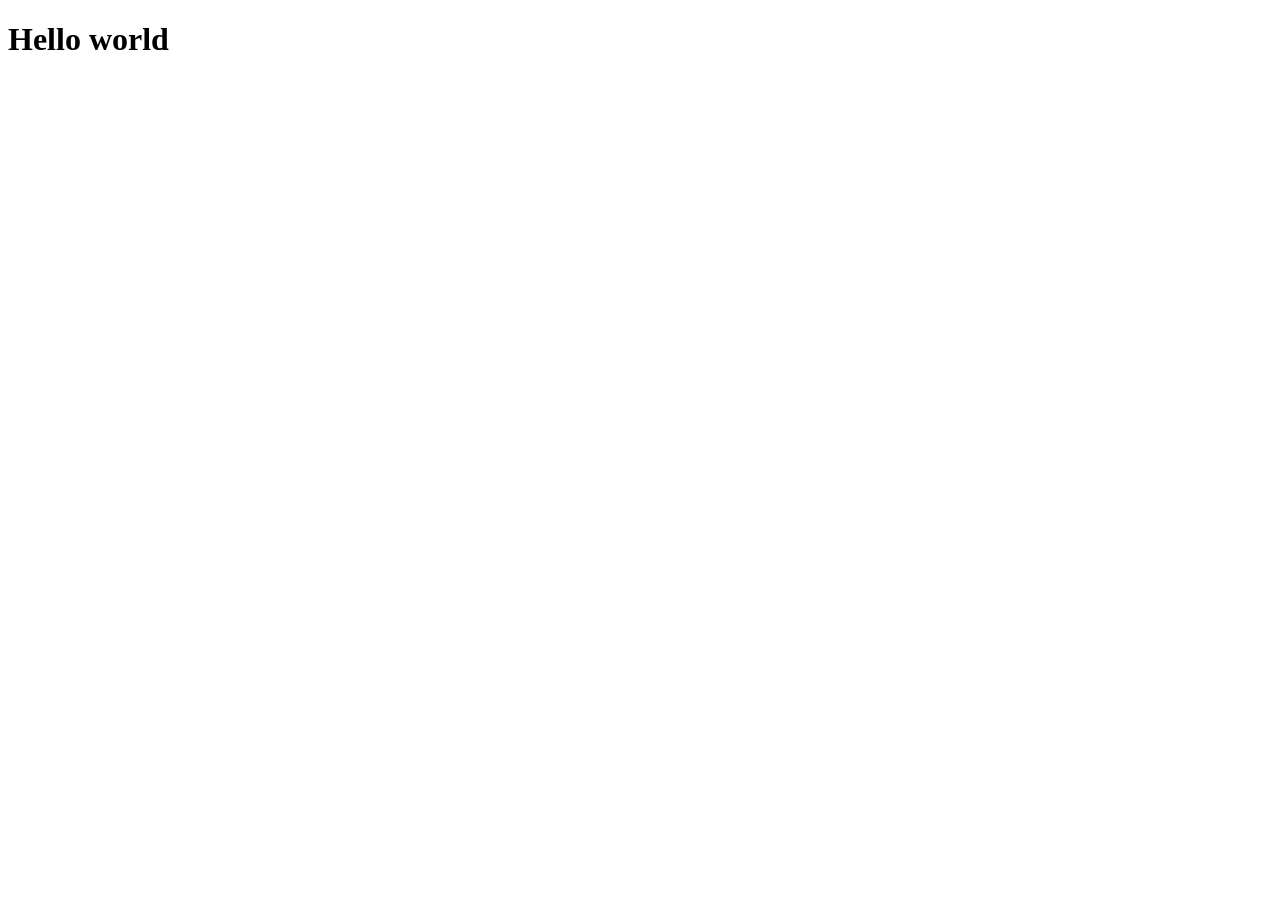
==== index.html @ 2cfdb29f "Initial Commit" ====
<!doctype html>
<html lang="en">
<head>
	<meta charset="utf-8">
	<meta name="viewport" content="width=device-width, initial-scale=1">
	<title>Hello World</title>
</head>
<body>
	<h1>Hello world</h1>
</body>
</html>
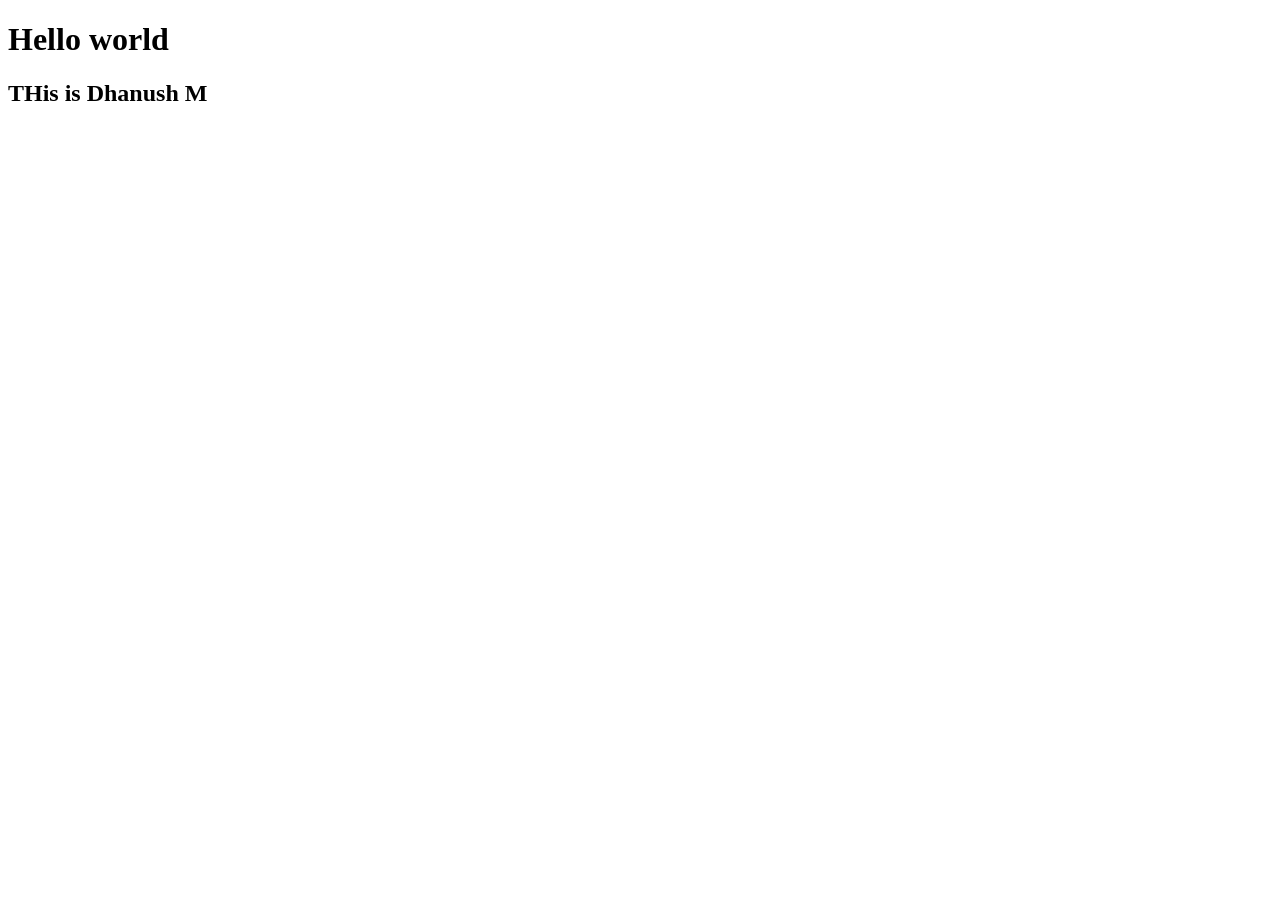
==== commit 3aa38924: "updated webpage" ====
--- a/index.html
+++ b/index.html
@@ -7,5 +7,6 @@
 </head>
 <body>
 	<h1>Hello world</h1>
+    <h2>THis is Dhanush M</h2>
 </body>
 </html>
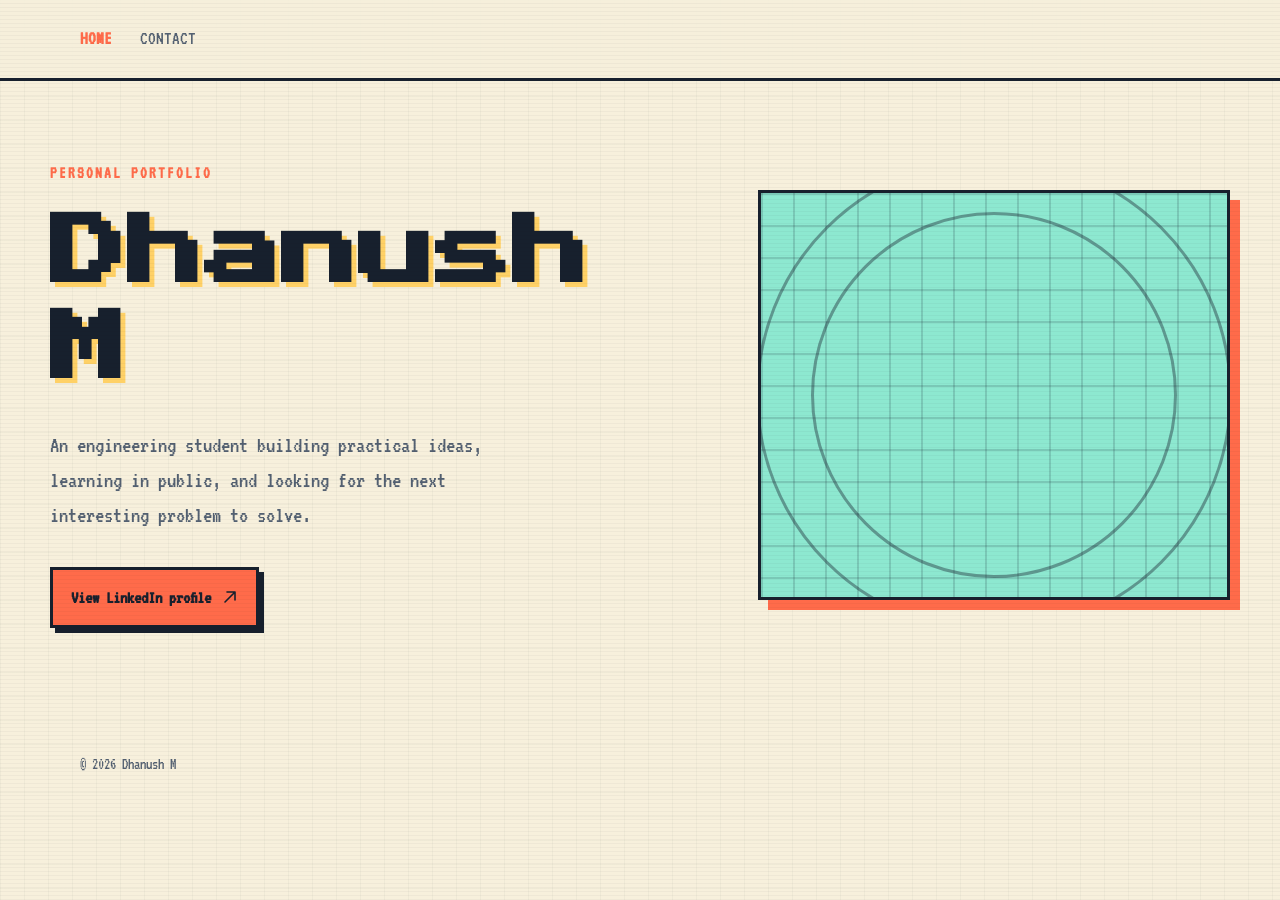
==== commit f9163712: "home page and contact.html" ====
--- a/index.html
+++ b/index.html
@@ -3,10 +3,107 @@
 <head>
 	<meta charset="utf-8">
 	<meta name="viewport" content="width=device-width, initial-scale=1">
-	<title>Hello World</title>
+	<meta name="description" content="The personal portfolio of Dhanush M.">
+	<title>Dhanush M | Portfolio</title>
+	<link rel="preconnect" href="https://fonts.googleapis.com">
+	<link rel="preconnect" href="https://fonts.gstatic.com" crossorigin>
+	<link href="https://fonts.googleapis.com/css2?family=Press+Start+2P&family=VT323&display=swap" rel="stylesheet">
+	<style>
+		:root {
+			--ink: #17202d;
+			--muted: #536071;
+			--paper: #f7f0dc;
+			--mint: #8de8d0;
+			--coral: #ff6b4a;
+			--yellow: #ffd166;
+			--line: rgba(23, 32, 45, .22);
+		}
+
+		* { box-sizing: border-box; }
+		html { scroll-behavior: smooth; }
+		body {
+			margin: 0;
+			color: var(--ink);
+			background-color: var(--paper);
+			background-image: linear-gradient(rgba(23,32,45,.035) 1px, transparent 1px), linear-gradient(90deg, rgba(23,32,45,.035) 1px, transparent 1px);
+			background-size: 24px 24px;
+			font-family: "VT323", monospace;
+			line-height: 1.5;
+		}
+		body::before { content: ""; position: fixed; inset: 0; z-index: 10; pointer-events: none; background: repeating-linear-gradient(0deg, rgba(23,32,45,.035) 0, rgba(23,32,45,.035) 1px, transparent 1px, transparent 4px); mix-blend-mode: multiply; }
+		a { color: inherit; }
+		.shell { max-width: 1180px; margin: auto; padding: 0 30px; }
+		header { border-bottom: 3px solid var(--ink); background: rgba(247,240,220,.9); }
+		nav { min-height: 78px; display: flex; align-items: center; justify-content: space-between; }
+		.nav-links { display: flex; gap: 28px; color: var(--muted); font-size: 1.2rem; text-transform: uppercase; }
+		.nav-links a { text-decoration: none; }
+		.nav-links a:hover { color: var(--ink); }
+		.nav-links a:first-child { color: var(--coral); font-weight: 700; }
+		.hero { min-height: 620px; display: grid; grid-template-columns: 1.15fr .85fr; align-items: center; gap: 70px; padding: 80px 0 100px; }
+		.eyebrow { color: var(--coral); font-size: 1.05rem; font-weight: 700; letter-spacing: .12em; text-transform: uppercase; }
+		h1, h2, h3 { font-family: "Press Start 2P", monospace; margin: 0; }
+		h1 { max-width: 700px; margin-top: 20px; font-size: clamp(2.4rem, 6vw, 5.6rem); line-height: 1.25; text-shadow: 5px 5px 0 var(--yellow); }
+		.hero-copy { max-width: 500px; margin: 30px 0 34px; color: var(--muted); font-size: 1.45rem; }
+		.button { display: inline-flex; align-items: center; gap: 11px; padding: 14px 18px; border: 3px solid var(--ink); border-radius: 0; background: var(--coral); color: var(--ink); font-size: 1.15rem; font-weight: 700; text-decoration: none; box-shadow: 5px 5px 0 var(--ink); transition: transform .15s, box-shadow .15s; }
+		.button:hover { background: var(--yellow); transform: translate(3px, 3px); box-shadow: 2px 2px 0 var(--ink); }
+		.button svg { width: 16px; height: 16px; }
+		.portrait { position: relative; min-height: 410px; display: grid; place-items: center; border: 3px solid var(--ink); background-color: var(--mint); background-image: linear-gradient(rgba(23,32,45,.16) 2px, transparent 2px), linear-gradient(90deg, rgba(23,32,45,.16) 2px, transparent 2px); background-size: 32px 32px; overflow: hidden; box-shadow: 10px 10px 0 var(--coral); }
+		.portrait::before, .portrait::after { content: ""; position: absolute; border: 3px solid rgba(23,32,45,.4); border-radius: 50%; }
+		.portrait::before { width: 360px; height: 360px; }
+		.portrait::after { width: 470px; height: 470px; }
+		.section { border-top: 3px solid var(--ink); padding: 78px 0; }
+		.section-grid { display: grid; grid-template-columns: .65fr 1.35fr; gap: 80px; }
+		h2 { font-size: clamp(1.6rem, 3vw, 2.6rem); line-height: 1.35; }
+		.section-text { max-width: 630px; color: var(--muted); font-size: 1.35rem; }
+		.contact { background: var(--ink); color: var(--paper); background-image: linear-gradient(rgba(141,232,208,.08) 1px, transparent 1px), linear-gradient(90deg, rgba(141,232,208,.08) 1px, transparent 1px); background-size: 24px 24px; }
+		.contact .eyebrow { color: var(--mint); }
+		.contact .section-grid { align-items: end; }
+		.contact .section-text { color: #b9c6cf; }
+		.contact .button { background: var(--mint); }
+		.contact .button:hover { background: var(--mint); color: var(--ink); }
+		.contact-details { display: grid; gap: 8px; margin: 26px 0; }
+		.contact-label { display: inline-block; min-width: 116px; color: var(--coral); font-size: 1.05rem; text-transform: uppercase; }
+		.contact-details a { color: var(--paper); font-family: "Space Grotesk", sans-serif; font-size: 1.05rem; text-decoration: none; }
+		.contact-details a:hover { color: var(--mint); }
+		footer { padding: 24px 0; color: var(--muted); font-size: 1rem; }
+		@media (max-width: 720px) {
+			.shell { padding: 0 20px; }
+			.nav-links { gap: 14px; font-size: .76rem; }
+			.hero { display: flex; flex-direction: column; align-items: stretch; gap: 42px; padding: 65px 0 75px; }
+			.portrait { min-height: 300px; }
+			.initials { font-size: 6rem; }
+			.section { padding: 58px 0; }
+			.section-grid { grid-template-columns: 1fr; gap: 28px; }
+		}
+	</style>
 </head>
 <body>
-	<h1>Hello world</h1>
-    <h2>THis is Dhanush M</h2>
+	<header>
+		<div class="shell">
+			<nav aria-label="Main navigation">
+				<div class="nav-links">
+					<a href="index.html">Home</a>
+					<a href="contact.html">Contact</a>
+				</div>
+			</nav>
+		</div>
+	</header>
+
+	<main id="top">
+		<section class="shell hero">
+			<div>
+				<div class="eyebrow">Personal portfolio</div>
+				<h1>Dhanush M</h1>
+				<p class="hero-copy">An engineering student building practical ideas, learning in public, and looking for the next interesting problem to solve.</p>
+				<a class="button" href="https://www.linkedin.com/in/dhanush-m-9888b440a" target="_blank" rel="noopener noreferrer">
+					View LinkedIn profile
+					<svg viewBox="0 0 16 16" fill="none" aria-hidden="true"><path d="M3 13 13 3M5 3h8v8" stroke="currentColor" stroke-width="1.6" stroke-linecap="round" stroke-linejoin="round"/></svg>
+				</a>
+			</div>
+			<div class="portrait" aria-label="Interactive 3D visual">
+			</div>
+		</section>
+	</main>
+	<footer><div class="shell">© 2026 Dhanush M</div></footer>
 </body>
 </html>
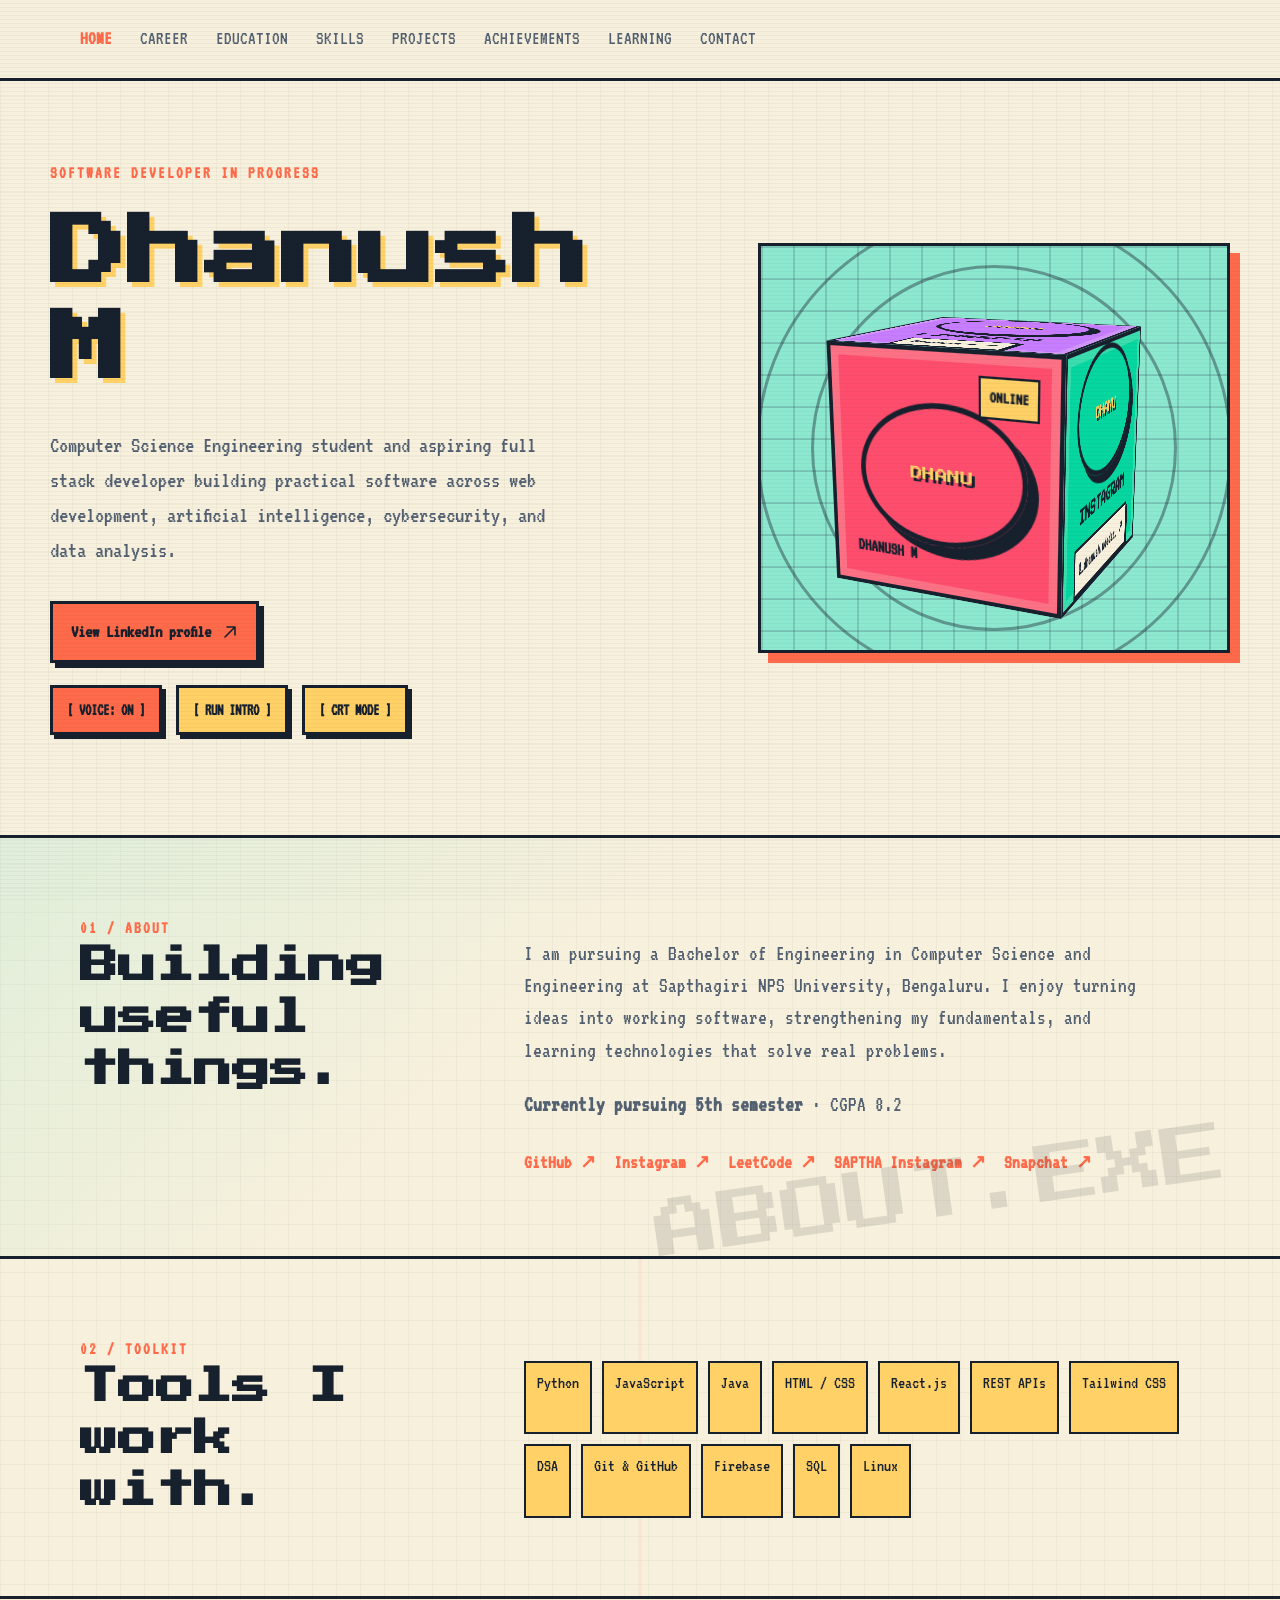
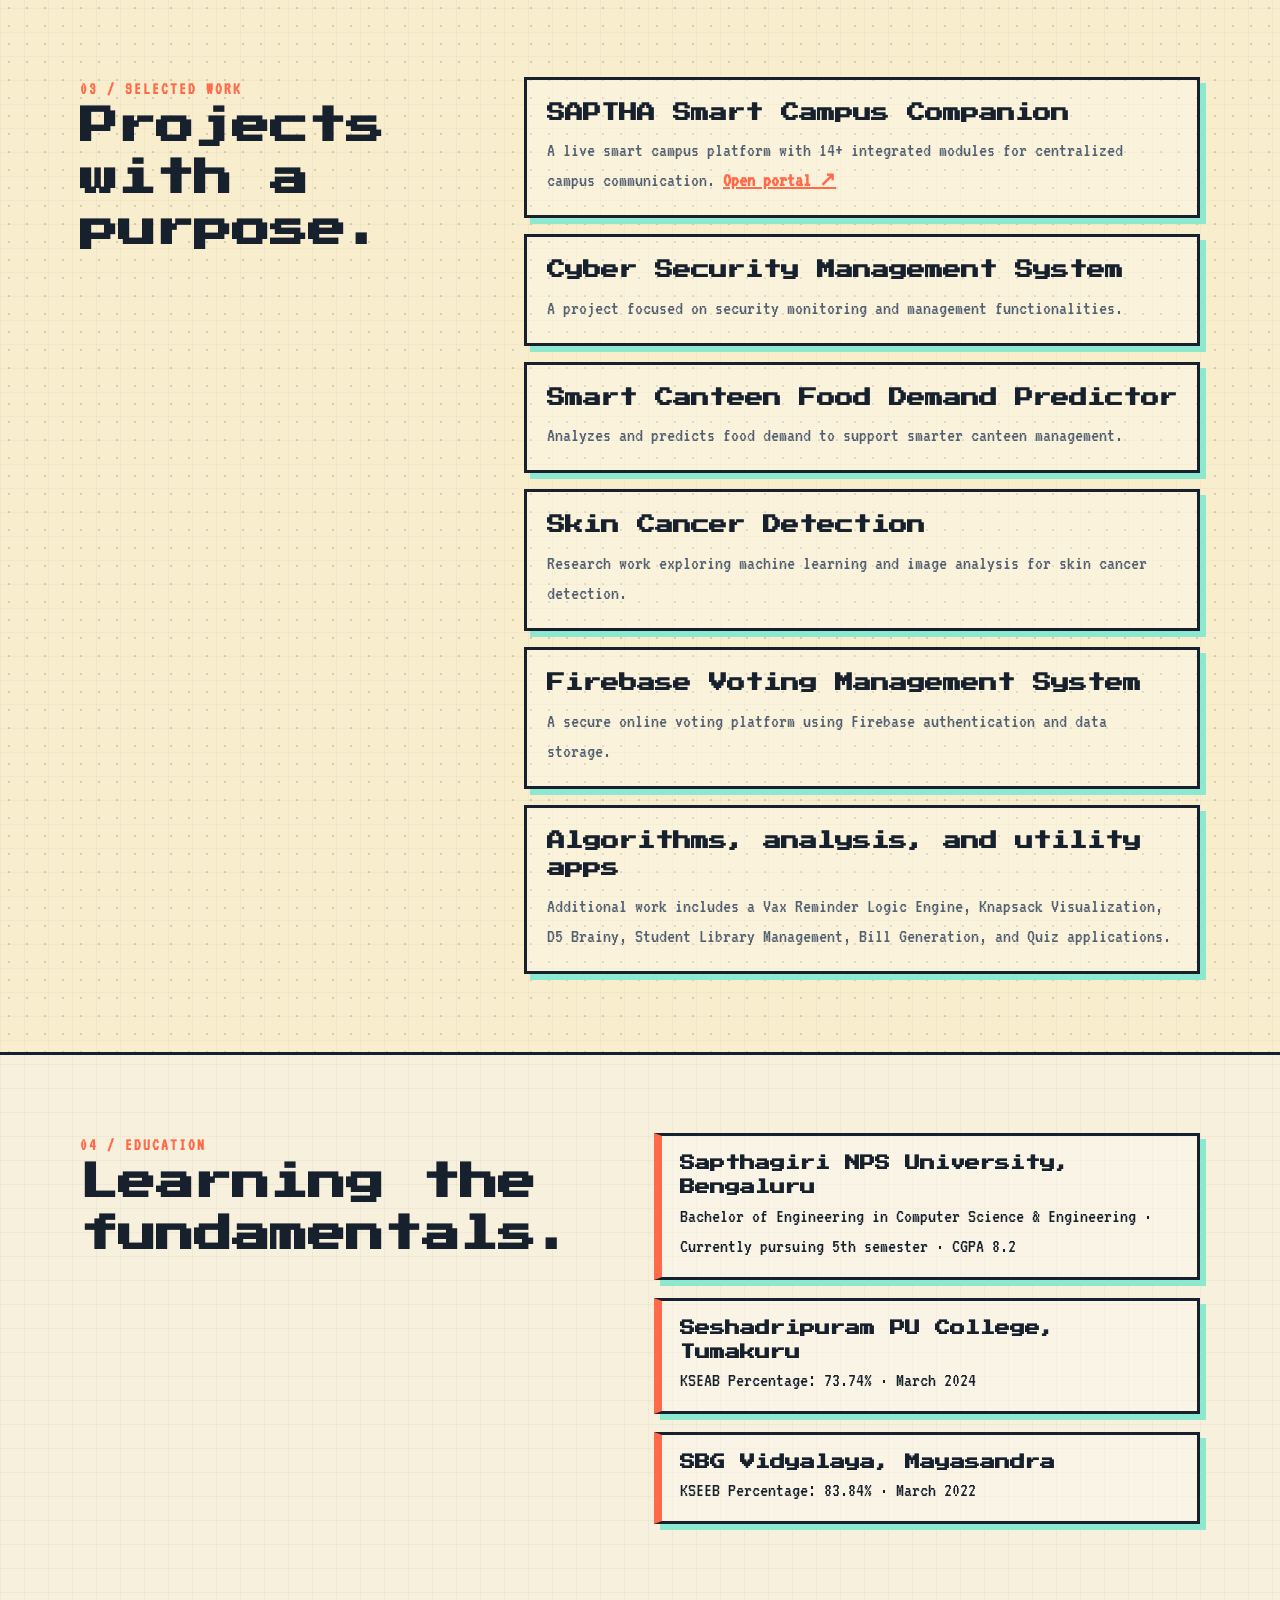
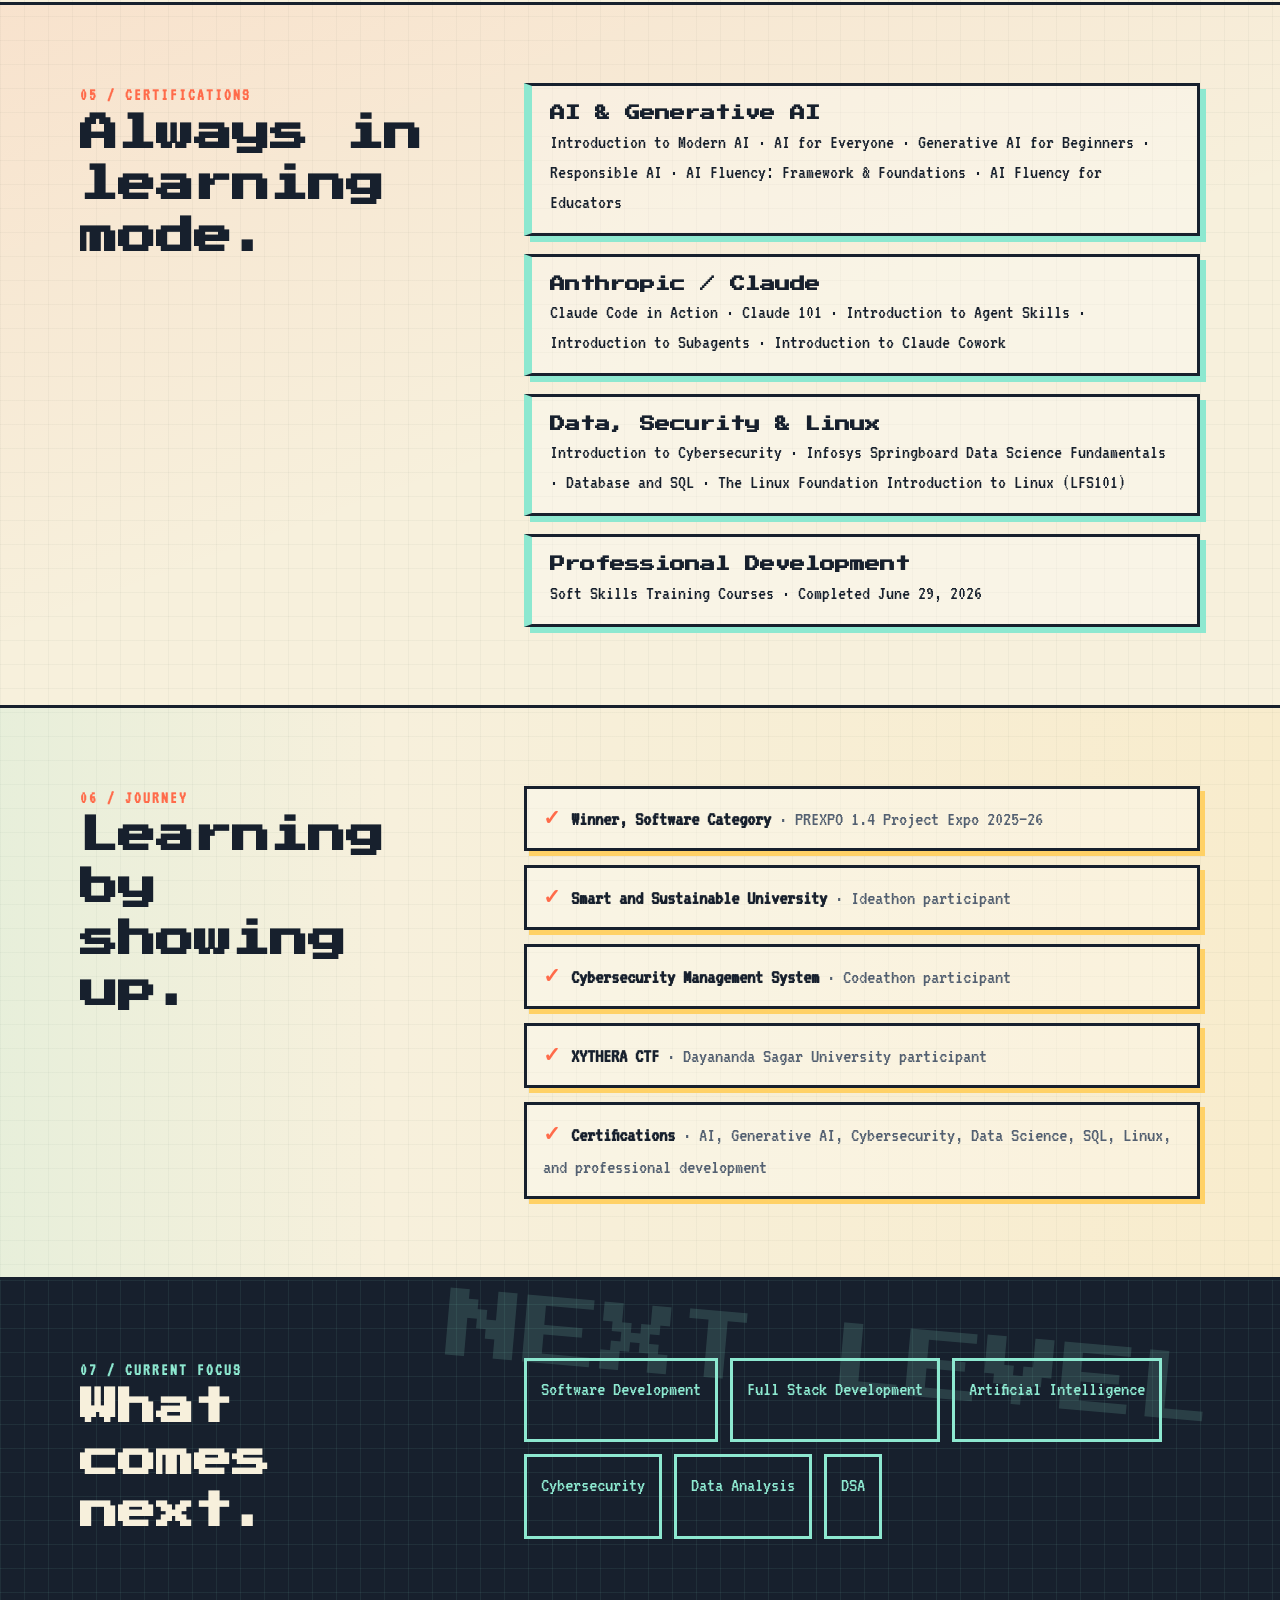
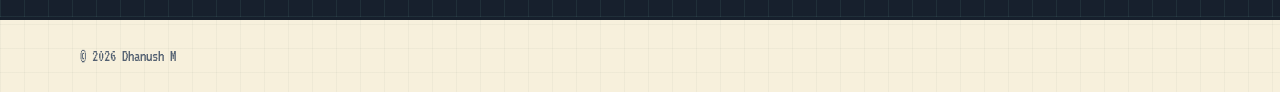
==== commit 6b9e5d8f: "add achivements,carrer,certifications,education,focous,portfolio,projects,skills - htmlpages" ====
--- a/index.html
+++ b/index.html
@@ -8,6 +8,7 @@
 	<link rel="preconnect" href="https://fonts.googleapis.com">
 	<link rel="preconnect" href="https://fonts.gstatic.com" crossorigin>
 	<link href="https://fonts.googleapis.com/css2?family=Press+Start+2P&family=VT323&display=swap" rel="stylesheet">
+	<link rel="stylesheet" href="portfolio.css">
 	<style>
 		:root {
 			--ink: #17202d;
@@ -16,11 +17,21 @@
 			--mint: #8de8d0;
 			--coral: #ff6b4a;
 			--yellow: #ffd166;
+			--sky: #69c7ff;
+			--pink: #ff9fcf;
+			--navy: #304a70;
+			--cube-1: var(--coral);
+			--cube-2: var(--yellow);
+			--cube-3: var(--mint);
+			--cube-4: var(--sky);
+			--cube-5: var(--pink);
+			--cube-6: var(--navy);
 			--line: rgba(23, 32, 45, .22);
 		}
 
 		* { box-sizing: border-box; }
 		html { scroll-behavior: smooth; }
+		body, header, .section, .project, .education-item, .cert-item, .milestones li, .button, .skill { transition: background-color 1.2s ease, color 1.2s ease, border-color 1.2s ease, box-shadow 1.2s ease; }
 		body {
 			margin: 0;
 			color: var(--ink);
@@ -32,6 +43,7 @@
 		}
 		body::before { content: ""; position: fixed; inset: 0; z-index: 10; pointer-events: none; background: repeating-linear-gradient(0deg, rgba(23,32,45,.035) 0, rgba(23,32,45,.035) 1px, transparent 1px, transparent 4px); mix-blend-mode: multiply; }
 		a { color: inherit; }
+		button { font: inherit; }
 		.shell { max-width: 1180px; margin: auto; padding: 0 30px; }
 		header { border-bottom: 3px solid var(--ink); background: rgba(247,240,220,.9); }
 		nav { min-height: 78px; display: flex; align-items: center; justify-content: space-between; }
@@ -39,19 +51,72 @@
 		.nav-links a { text-decoration: none; }
 		.nav-links a:hover { color: var(--ink); }
 		.nav-links a:first-child { color: var(--coral); font-weight: 700; }
-		.hero { min-height: 620px; display: grid; grid-template-columns: 1.15fr .85fr; align-items: center; gap: 70px; padding: 80px 0 100px; }
+		.hero { min-height: 620px; display: grid; grid-template-columns: minmax(0, 1.15fr) minmax(0, .85fr); align-items: center; gap: 70px; padding: 80px 0 100px; }
 		.eyebrow { color: var(--coral); font-size: 1.05rem; font-weight: 700; letter-spacing: .12em; text-transform: uppercase; }
 		h1, h2, h3 { font-family: "Press Start 2P", monospace; margin: 0; }
-		h1 { max-width: 700px; margin-top: 20px; font-size: clamp(2.4rem, 6vw, 5.6rem); line-height: 1.25; text-shadow: 5px 5px 0 var(--yellow); }
+		h1 { max-width: 700px; margin-top: 20px; overflow-wrap: anywhere; font-size: clamp(2.4rem, 6vw, 5.6rem); line-height: 1.25; text-shadow: 5px 5px 0 var(--yellow); }
 		.hero-copy { max-width: 500px; margin: 30px 0 34px; color: var(--muted); font-size: 1.45rem; }
 		.button { display: inline-flex; align-items: center; gap: 11px; padding: 14px 18px; border: 3px solid var(--ink); border-radius: 0; background: var(--coral); color: var(--ink); font-size: 1.15rem; font-weight: 700; text-decoration: none; box-shadow: 5px 5px 0 var(--ink); transition: transform .15s, box-shadow .15s; }
 		.button:hover { background: var(--yellow); transform: translate(3px, 3px); box-shadow: 2px 2px 0 var(--ink); }
 		.button svg { width: 16px; height: 16px; }
-		.portrait { position: relative; min-height: 410px; display: grid; place-items: center; border: 3px solid var(--ink); background-color: var(--mint); background-image: linear-gradient(rgba(23,32,45,.16) 2px, transparent 2px), linear-gradient(90deg, rgba(23,32,45,.16) 2px, transparent 2px); background-size: 32px 32px; overflow: hidden; box-shadow: 10px 10px 0 var(--coral); }
-		.portrait::before, .portrait::after { content: ""; position: absolute; border: 3px solid rgba(23,32,45,.4); border-radius: 50%; }
-		.portrait::before { width: 360px; height: 360px; }
-		.portrait::after { width: 470px; height: 470px; }
+		.portrait { position: relative; min-height: 410px; display: grid; place-items: center; border: 3px solid var(--ink); background-color: var(--mint); background-image: linear-gradient(rgba(23,32,45,.16) 2px, transparent 2px), linear-gradient(90deg, rgba(23,32,45,.16) 2px, transparent 2px); background-size: 32px 32px; overflow: hidden; box-shadow: 10px 10px 0 var(--coral); perspective: 900px; cursor: crosshair; }
+		.portrait::before, .portrait::after { content: ""; position: absolute; border: 3px solid rgba(23,32,45,.4); border-radius: 50%; pointer-events: none; }
+		.portrait::before { width: 360px; height: 360px; animation: orbit 12s linear infinite; }
+		.portrait::after { width: 470px; height: 470px; animation: orbit 18s linear reverse infinite; }
+		.console-3d { position: relative; z-index: 1; width: 230px; height: 230px; transform-style: preserve-3d; transform: rotateX(-14deg) rotateY(-24deg); transition: transform .12s ease-out; animation: cube-spin 14s linear infinite; }
+		.console-face { position: absolute; inset: 0; display: grid; place-items: center; border: 4px solid var(--ink); background: var(--cube-1); box-shadow: inset 0 0 0 8px rgba(247,240,220,.22); backface-visibility: hidden; transition: background-color .8s ease; }
+		.console-face::before { content: "DHANU"; display: grid; place-items: center; width: 156px; height: 122px; border: 5px solid var(--ink); border-radius: 50%; color: var(--yellow); font-family: "Press Start 2P", monospace; font-size: .78rem; letter-spacing: .04em; text-align: center; text-shadow: 3px 3px 0 var(--ink); box-shadow: 10px 10px 0 var(--ink); animation: wordmark-glitch 2.8s steps(1, end) infinite; }
+		.console-face.front { transform: translateZ(115px); }
+		.console-face.back { transform: rotateY(180deg) translateZ(115px); background: var(--cube-2); }
+		.console-face.right { transform: rotateY(90deg) translateZ(115px); background: var(--cube-3); }
+		.console-face.left { transform: rotateY(-90deg) translateZ(115px); background: var(--cube-4); }
+		.console-face.top { transform: rotateX(90deg) translateZ(115px); background: var(--cube-5); }
+		.console-face.bottom { transform: rotateX(-90deg) translateZ(115px); background: var(--cube-6); }
+		.instagram-video { width: 100%; height: 100%; border: 0; background: var(--paper); }
+		.instagram-fallback { position: absolute; right: 8px; bottom: 8px; z-index: 2; padding: 3px 6px; border: 2px solid var(--ink); background: var(--yellow); color: var(--ink); font-size: .8rem; font-weight: 700; text-decoration: none; }
+		.social-face { display: flex; flex-direction: column; align-items: center; justify-content: center; gap: 14px; color: var(--ink); text-align: center; }
+		.social-face strong { font-family: "Press Start 2P", monospace; font-size: 1rem; }
+		.social-face a { padding: 8px 10px; border: 3px solid var(--ink); background: var(--paper); color: var(--ink); font-size: 1.05rem; font-weight: 700; text-decoration: none; box-shadow: 4px 4px 0 var(--ink); animation: social-pulse 2.4s ease-in-out infinite; }
+		.social-face a:hover { background: var(--coral); transform: translate(2px, 2px); box-shadow: 2px 2px 0 var(--ink); }
+		.more-socials { gap: 7px; }
+		.more-socials strong { font-size: .8rem; }
+		.more-socials a { padding: 4px 5px; font-size: .75rem; box-shadow: 3px 3px 0 var(--ink); }
+		.console-face.bottom.social-face { color: var(--paper); }
+		@keyframes social-pulse { 0%, 100% { rotate: -2deg; } 50% { rotate: 2deg; } }
+		.console-label { position: absolute; bottom: 22px; left: 22px; color: var(--ink); font-size: 1.1rem; font-weight: 700; text-transform: uppercase; }
+		.console-status { position: absolute; top: 18px; right: 18px; padding: 5px 8px; border: 2px solid var(--ink); background: var(--yellow); font-size: .95rem; font-weight: 700; }
+		@keyframes float { 0%, 100% { translate: 0 0; } 50% { translate: 0 -12px; } }
+		@keyframes cube-spin { from { transform: rotateX(-14deg) rotateY(-24deg) rotateZ(0deg); } to { transform: rotateX(346deg) rotateY(336deg) rotateZ(360deg); } }
+		@keyframes wordmark-glitch { 0%, 82%, 100% { color: var(--yellow); transform: translate(0, 0); text-shadow: 3px 3px 0 var(--ink); } 84% { color: var(--mint); transform: translate(3px, -2px); text-shadow: -3px 2px 0 var(--coral), 3px 3px 0 var(--ink); } 86% { color: var(--coral); transform: translate(-2px, 2px); text-shadow: 3px -2px 0 var(--mint), 3px 3px 0 var(--ink); } 88% { color: var(--yellow); transform: translate(0, 0); text-shadow: 3px 3px 0 var(--ink); } }
+		@keyframes orbit { to { rotate: 360deg; } }
+		@keyframes blink { 50% { opacity: .35; } }
 		.section { border-top: 3px solid var(--ink); padding: 78px 0; }
+		.section.reveal-ready { opacity: 0; transform: translateY(34px); }
+		.section.reveal-ready.is-visible { opacity: 1; transform: translateY(0); transition: opacity .7s ease, transform .7s cubic-bezier(.2,.8,.2,1); }
+		.section.reveal-ready .content-grid > * { opacity: 0; transform: translateY(18px); }
+		.section.reveal-ready.is-visible .content-grid > * { opacity: 1; transform: translateY(0); transition: opacity .55s ease .16s, transform .55s ease .16s; }
+		.section.reveal-ready.is-visible .content-grid > :nth-child(2) { transition-delay: .28s; }
+		#about { position: relative; overflow: hidden; background: linear-gradient(135deg, rgba(141,232,208,.22), transparent 42%); }
+		#about::after { content: "ABOUT.EXE"; position: absolute; right: 4%; bottom: 16px; color: rgba(23,32,45,.12); font-family: "Press Start 2P", monospace; font-size: clamp(1rem, 5vw, 4rem); transform: rotate(-8deg); pointer-events: none; }
+		#skills { background: linear-gradient(90deg, transparent 49.8%, rgba(255,107,74,.11) 50%, transparent 50.2%); }
+		#skills .skill { animation: chip-float 4s ease-in-out infinite; }
+		#skills .skill:nth-child(2n) { animation-delay: -.8s; }
+		#skills .skill:nth-child(3n) { animation-delay: -1.6s; }
+		#projects { background-color: rgba(255,209,102,.12); background-image: radial-gradient(rgba(23,32,45,.16) 1px, transparent 1px); background-size: 18px 18px; }
+		#projects .project { position: relative; overflow: hidden; }
+		#projects .project::after { content: "OPEN FILE"; position: absolute; top: 10px; right: 12px; color: rgba(23,32,45,.35); font-size: .85rem; opacity: 0; transform: translateX(8px); transition: opacity .2s, transform .2s; }
+		#projects .project:hover::after { opacity: 1; transform: translateX(0); }
+		#certifications { background: linear-gradient(160deg, rgba(255,107,74,.1), transparent 55%); }
+		#certifications .cert-item { border-left-color: var(--mint); }
+		#journey { background: linear-gradient(90deg, rgba(141,232,208,.15), transparent 30%, rgba(255,209,102,.13)); }
+		#journey .milestones li::before { content: "✓"; display: inline-block; margin-right: 10px; color: var(--coral); font-weight: 700; animation: signal-pulse 1.8s ease-in-out infinite; }
+		#focus { position: relative; overflow: hidden; }
+		#focus::before { content: "NEXT LEVEL"; position: absolute; right: 5%; top: 22px; color: rgba(141,232,208,.16); font-family: "Press Start 2P", monospace; font-size: clamp(1.2rem, 6vw, 5rem); transform: rotate(5deg); }
+		#focus .focus-strip span { animation: focus-pulse 3s ease-in-out infinite; }
+		#focus .focus-strip span:nth-child(2n) { animation-delay: -1.5s; }
+		@keyframes chip-float { 0%, 100% { transform: translateY(0) rotate(-1deg); } 50% { transform: translateY(-5px) rotate(1deg); } }
+		@keyframes signal-pulse { 0%, 100% { opacity: .45; transform: scale(1); } 50% { opacity: 1; transform: scale(1.2); } }
+		@keyframes focus-pulse { 0%, 100% { border-color: var(--mint); } 50% { border-color: var(--yellow); box-shadow: 0 0 0 4px rgba(255,209,102,.12); } }
 		.section-grid { display: grid; grid-template-columns: .65fr 1.35fr; gap: 80px; }
 		h2 { font-size: clamp(1.6rem, 3vw, 2.6rem); line-height: 1.35; }
 		.section-text { max-width: 630px; color: var(--muted); font-size: 1.35rem; }
@@ -65,6 +130,42 @@
 		.contact-label { display: inline-block; min-width: 116px; color: var(--coral); font-size: 1.05rem; text-transform: uppercase; }
 		.contact-details a { color: var(--paper); font-family: "Space Grotesk", sans-serif; font-size: 1.05rem; text-decoration: none; }
 		.contact-details a:hover { color: var(--mint); }
+		.content-grid { display: grid; grid-template-columns: .7fr 1.3fr; gap: 80px; }
+		.skills { display: flex; flex-wrap: wrap; gap: 10px; margin-top: 24px; }
+		.skill { padding: 7px 11px; border: 2px solid var(--ink); background: var(--yellow); font-size: 1.1rem; }
+		.project-list { display: grid; gap: 16px; }
+		.project { padding: 20px; border: 3px solid var(--ink); background: rgba(255,255,255,.28); box-shadow: 6px 6px 0 var(--mint); cursor: pointer; transition: transform .15s, box-shadow .15s, background .15s; }
+		.project:hover, .project:focus-within { background: var(--yellow); transform: translate(-3px, -3px); box-shadow: 9px 9px 0 var(--coral); }
+		.project h3 { font-size: 1.15rem; line-height: 1.5; }
+		.project p { margin: 8px 0 0; color: var(--muted); font-size: 1.25rem; }
+		.project a { color: var(--coral); font-weight: 700; }
+		.milestones { display: grid; gap: 14px; margin: 0; padding: 0; list-style: none; color: var(--muted); font-size: 1.3rem; }
+		.milestones li { padding: 14px 16px; border: 3px solid var(--ink); background: rgba(255,255,255,.28); cursor: pointer; transform-style: preserve-3d; transition: transform .16s, box-shadow .16s, background .16s; box-shadow: 5px 5px 0 var(--yellow); }
+		.milestones li:hover { background: var(--mint); transform: translate(-3px, -3px) rotateX(2deg) rotateY(2deg); box-shadow: 8px 8px 0 var(--coral); }
+		.milestones strong { color: var(--ink); }
+		.socials { display: flex; flex-wrap: wrap; gap: 18px; margin-top: 28px; font-size: 1.2rem; }
+		.socials a { color: var(--coral); font-weight: 700; text-decoration: none; }
+		.socials a:hover { color: var(--ink); }
+		.education-list, .cert-list { display: grid; gap: 18px; margin: 0; padding: 0; list-style: none; }
+		.education-item, .cert-item { padding: 16px 18px; border: 3px solid var(--ink); border-left: 8px solid var(--coral); background: rgba(255,255,255,.28); font-size: 1.25rem; cursor: pointer; transform-style: preserve-3d; transition: transform .16s, box-shadow .16s, background .16s; box-shadow: 6px 6px 0 var(--mint); }
+		.education-item:hover, .cert-item:hover { background: var(--yellow); transform: translate(-3px, -3px) rotateX(2deg) rotateY(-2deg); box-shadow: 9px 9px 0 var(--coral); }
+		.education-item strong, .cert-item strong { display: block; color: var(--ink); font-family: "Press Start 2P", monospace; font-size: .95rem; line-height: 1.6; }
+		.focus-strip { display: flex; flex-wrap: wrap; gap: 12px; color: var(--paper); font-size: 1.3rem; }
+		.focus-strip span { padding: 12px 14px; border: 3px solid var(--mint); color: var(--mint); cursor: pointer; transform-style: preserve-3d; transition: transform .16s, background .16s, color .16s; }
+		.focus-strip span:hover { background: var(--mint); color: var(--ink); transform: translateY(-5px) rotateX(8deg); }
+		.interaction-bar { display: flex; flex-wrap: wrap; gap: 14px; margin-top: 22px; }
+		.tool-button { padding: 10px 14px; border: 3px solid var(--ink); background: var(--yellow); color: var(--ink); cursor: pointer; box-shadow: 4px 4px 0 var(--ink); font-weight: 700; }
+		.tool-button:hover { background: var(--mint); transform: translate(2px, 2px); box-shadow: 2px 2px 0 var(--ink); }
+		.tool-button[aria-pressed="true"] { background: var(--coral); }
+		.modal { position: fixed; inset: 0; z-index: 20; display: grid; place-items: center; padding: 24px; background: rgba(23,32,45,.72); opacity: 0; pointer-events: none; transition: opacity .2s; }
+		.modal.is-open { opacity: 1; pointer-events: auto; }
+		.modal-card { width: min(620px, 100%); padding: 28px; border: 4px solid var(--ink); background: var(--paper); box-shadow: 10px 10px 0 var(--coral); transform: translateY(14px) rotate(-1deg); transition: transform .2s; }
+		.modal.is-open .modal-card { transform: translateY(0) rotate(0); }
+		.modal-card h2 { margin-bottom: 16px; font-size: clamp(1.3rem, 3vw, 2rem); }
+		.modal-card p { color: var(--muted); font-size: 1.4rem; }
+		.modal-close { float: right; border: 3px solid var(--ink); background: var(--coral); color: var(--ink); cursor: pointer; font-size: 1.3rem; line-height: 1; padding: 5px 9px; }
+		.voice-status { position: fixed; right: 22px; bottom: 22px; z-index: 15; display: none; padding: 9px 12px; border: 3px solid var(--ink); background: var(--mint); color: var(--ink); font-size: 1.05rem; box-shadow: 4px 4px 0 var(--ink); }
+		.voice-status.is-active { display: block; animation: blink 1s step-end infinite; }
 		footer { padding: 24px 0; color: var(--muted); font-size: 1rem; }
 		@media (max-width: 720px) {
 			.shell { padding: 0 20px; }
@@ -74,6 +175,19 @@
 			.initials { font-size: 6rem; }
 			.section { padding: 58px 0; }
 			.section-grid { grid-template-columns: 1fr; gap: 28px; }
+			.content-grid { grid-template-columns: 1fr; gap: 28px; }
+			.console-3d { width: 170px; height: 170px; }
+			.console-face.front { transform: translateZ(85px); }
+			.console-face.back { transform: rotateY(180deg) translateZ(85px); }
+			.console-face.right { transform: rotateY(90deg) translateZ(85px); }
+			.console-face.left { transform: rotateY(-90deg) translateZ(85px); }
+			.console-face.top { transform: rotateX(90deg) translateZ(85px); }
+			.console-face.bottom { transform: rotateX(-90deg) translateZ(85px); }
+			.console-face::before { width: 112px; height: 88px; font-size: .55rem; }
+			.modal-card { padding: 22px; }
+		}
+		@media (prefers-reduced-motion: reduce) {
+			*, *::before, *::after { animation-duration: .01ms !important; animation-iteration-count: 1 !important; scroll-behavior: auto !important; transition-duration: .01ms !important; }
 		}
 	</style>
 </head>
@@ -83,6 +197,12 @@
 			<nav aria-label="Main navigation">
 				<div class="nav-links">
 					<a href="index.html">Home</a>
+					<a href="career.html">Career</a>
+					<a href="education.html">Education</a>
+					<a href="skills.html">Skills</a>
+					<a href="projects.html">Projects</a>
+					<a href="achievements.html">Achievements</a>
+					<a href="certifications.html">Learning</a>
 					<a href="contact.html">Contact</a>
 				</div>
 			</nav>
@@ -92,18 +212,198 @@
 	<main id="top">
 		<section class="shell hero">
 			<div>
-				<div class="eyebrow">Personal portfolio</div>
+				<div class="eyebrow">Software developer in progress</div>
 				<h1>Dhanush M</h1>
-				<p class="hero-copy">An engineering student building practical ideas, learning in public, and looking for the next interesting problem to solve.</p>
-				<a class="button" href="https://www.linkedin.com/in/dhanush-m-9888b440a" target="_blank" rel="noopener noreferrer">
+				<p class="hero-copy">Computer Science Engineering student and aspiring full stack developer building practical software across web development, artificial intelligence, cybersecurity, and data analysis.</p>
+				<a class="button" data-say="Opening Dhanush's LinkedIn profile." href="https://www.linkedin.com/in/dhanush-m-9888b440a" target="_blank" rel="noopener noreferrer">
 					View LinkedIn profile
 					<svg viewBox="0 0 16 16" fill="none" aria-hidden="true"><path d="M3 13 13 3M5 3h8v8" stroke="currentColor" stroke-width="1.6" stroke-linecap="round" stroke-linejoin="round"/></svg>
 				</a>
-			</div>
-			<div class="portrait" aria-label="Interactive 3D visual">
+				<div class="interaction-bar">
+					<button class="tool-button" id="voice-toggle" type="button" aria-pressed="true">[ VOICE: ON ]</button>
+					<button class="tool-button" id="welcome-button" type="button" data-say="Welcome to Dhanush M's interactive portfolio. Click a project card to inspect it.">[ RUN INTRO ]</button>
+					<button class="tool-button" id="crt-toggle" type="button" aria-pressed="false">[ CRT MODE ]</button>
+				</div>
+			</div>
+			<div class="portrait" id="portrait" aria-label="Interactive 3D visual. Move your pointer to rotate the console.">
+				<div class="console-3d" id="console-3d">
+					<div class="console-face front"><span class="console-status">ONLINE</span><span class="console-label">Dhanush M</span></div>
+					<div class="console-face back"><iframe class="instagram-video" src="https://www.instagram.com/p/DZP1oKOJCV9/embed/?autoplay=1" title="Dhanush Instagram video" allow="autoplay; encrypted-media; picture-in-picture" allowfullscreen loading="eager"></iframe><a class="instagram-fallback" href="https://www.instagram.com/p/DZP1oKOJCV9/" target="_blank" rel="noopener noreferrer">OPEN VIDEO ↗</a></div>
+					<div class="console-face right social-face"><strong>INSTAGRAM</strong><a data-say="Opening Dhanush's Instagram profile." href="https://www.instagram.com/_dhanush.udedar_/" target="_blank" rel="noopener noreferrer">@_dhanush.udedar_ ↗</a></div>
+					<div class="console-face left social-face"><strong>GITHUB</strong><a data-say="Opening Dhanush's GitHub profile." href="https://github.com/dhanugagan" target="_blank" rel="noopener noreferrer">@dhanugagan ↗</a></div>
+					<div class="console-face top social-face"><strong>LINKEDIN</strong><a data-say="Opening Dhanush's LinkedIn profile." href="https://www.linkedin.com/in/dhanush-m-9888b440a" target="_blank" rel="noopener noreferrer">Dhanush M ↗</a></div>
+					<div class="console-face bottom social-face more-socials"><strong>MORE LINKS</strong><a data-say="Opening Dhanush's LeetCode profile." href="https://leetcode.com/u/DhanushX20/" target="_blank" rel="noopener noreferrer">LEETCODE ↗</a><a data-say="Opening the SAPTHA NPSU Instagram profile." href="https://www.instagram.com/saptha_snpsu/" target="_blank" rel="noopener noreferrer">SAPTHA ↗</a><a data-say="Opening Dhanush's Snapchat profile." href="https://www.snapchat.com/add/dhanush_udedar" target="_blank" rel="noopener noreferrer">SNAPCHAT ↗</a></div>
+				</div>
+			</div>
+		</section>
+
+		<section class="section" id="about">
+			<div class="shell content-grid">
+				<div><div class="eyebrow">01 / About</div><h2>Building useful things.</h2></div>
+				<div>
+					<p class="section-text">I am pursuing a Bachelor of Engineering in Computer Science and Engineering at Sapthagiri NPS University, Bengaluru. I enjoy turning ideas into working software, strengthening my fundamentals, and learning technologies that solve real problems.</p>
+					<p class="section-text"><strong>Currently pursuing 5th semester</strong> · CGPA 8.2</p>
+					<div class="socials">
+						<a href="https://github.com/dhanugagan" target="_blank" rel="noopener noreferrer">GitHub ↗</a>
+						<a href="https://www.instagram.com/_dhanush.udedar_/" target="_blank" rel="noopener noreferrer">Instagram ↗</a>
+						<a data-say="Opening Dhanush's LeetCode profile." href="https://leetcode.com/u/DhanushX20/" target="_blank" rel="noopener noreferrer">LeetCode ↗</a>
+						<a data-say="Opening the SAPTHA NPSU Instagram profile." href="https://www.instagram.com/saptha_snpsu/" target="_blank" rel="noopener noreferrer">SAPTHA Instagram ↗</a>
+						<a data-say="Opening Dhanush's Snapchat profile." href="https://www.snapchat.com/add/dhanush_udedar" target="_blank" rel="noopener noreferrer">Snapchat ↗</a>
+					</div>
+				</div>
+			</div>
+		</section>
+
+		<section class="section" id="skills">
+			<div class="shell content-grid">
+				<div><div class="eyebrow">02 / Toolkit</div><h2>Tools I work with.</h2></div>
+				<div class="skills">
+					<span class="skill">Python</span><span class="skill">JavaScript</span><span class="skill">Java</span><span class="skill">HTML / CSS</span><span class="skill">React.js</span><span class="skill">REST APIs</span><span class="skill">Tailwind CSS</span><span class="skill">DSA</span><span class="skill">Git &amp; GitHub</span><span class="skill">Firebase</span><span class="skill">SQL</span><span class="skill">Linux</span>
+				</div>
+			</div>
+		</section>
+
+		<section class="section" id="projects">
+			<div class="shell content-grid">
+				<div><div class="eyebrow">03 / Selected work</div><h2>Projects with a purpose.</h2></div>
+				<div class="project-list">
+					<article class="project" tabindex="0" data-title="SAPTHA Smart Campus Companion" data-detail="A live web-based smart campus platform focused on centralized campus communication, with 14 plus integrated modules in Phase 1."><h3>SAPTHA Smart Campus Companion</h3><p>A live smart campus platform with 14+ integrated modules for centralized campus communication. <a data-say="Opening the SAPTHA Smart Campus portal." href="https://sapthasnpsuportal.vercel.app/" target="_blank" rel="noopener noreferrer">Open portal ↗</a></p></article>
+					<article class="project" tabindex="0" data-title="Cyber Security Management System" data-detail="A project focused on security monitoring and management functionalities, selected for the university Codeathon."><h3>Cyber Security Management System</h3><p>A project focused on security monitoring and management functionalities.</p></article>
+					<article class="project" tabindex="0" data-title="Smart Canteen Food Demand Predictor" data-detail="A data-focused project that analyzes and predicts food demand for smarter canteen management."><h3>Smart Canteen Food Demand Predictor</h3><p>Analyzes and predicts food demand to support smarter canteen management.</p></article>
+					<article class="project" tabindex="0" data-title="Skin Cancer Detection" data-detail="Current research work focused on skin cancer detection using machine learning and image analysis techniques."><h3>Skin Cancer Detection</h3><p>Research work exploring machine learning and image analysis for skin cancer detection.</p></article>
+					<article class="project" tabindex="0" data-title="Firebase Voting Management System" data-detail="A secure online voting platform using Firebase for authentication and data storage."><h3>Firebase Voting Management System</h3><p>A secure online voting platform using Firebase authentication and data storage.</p></article>
+					<article class="project" tabindex="0" data-title="Algorithms, analysis, and utility apps" data-detail="Additional work includes Vax Reminder Logic Engine, Knapsack Visualization, D5 Brainy student performance analysis, Student Library Management, Bill Generation, and Quiz applications."><h3>Algorithms, analysis, and utility apps</h3><p>Additional work includes a Vax Reminder Logic Engine, Knapsack Visualization, D5 Brainy, Student Library Management, Bill Generation, and Quiz applications.</p></article>
+				</div>
+			</div>
+		</section>
+
+		<section class="section" id="education">
+			<div class="shell content-grid">
+				<div><div class="eyebrow">04 / Education</div><h2>Learning the fundamentals.</h2></div>
+				<ul class="education-list">
+					<li class="education-item"><strong>Sapthagiri NPS University, Bengaluru</strong>Bachelor of Engineering in Computer Science &amp; Engineering · Currently pursuing 5th semester · CGPA 8.2</li>
+					<li class="education-item"><strong>Seshadripuram PU College, Tumakuru</strong>KSEAB Percentage: 73.74% · March 2024</li>
+					<li class="education-item"><strong>SBG Vidyalaya, Mayasandra</strong>KSEEB Percentage: 83.84% · March 2022</li>
+				</ul>
+			</div>
+		</section>
+
+		<section class="section" id="certifications">
+			<div class="shell content-grid">
+				<div><div class="eyebrow">05 / Certifications</div><h2>Always in learning mode.</h2></div>
+				<ul class="cert-list">
+					<li class="cert-item"><strong>AI &amp; Generative AI</strong>Introduction to Modern AI · AI for Everyone · Generative AI for Beginners · Responsible AI · AI Fluency: Framework &amp; Foundations · AI Fluency for Educators</li>
+					<li class="cert-item"><strong>Anthropic / Claude</strong>Claude Code in Action · Claude 101 · Introduction to Agent Skills · Introduction to Subagents · Introduction to Claude Cowork</li>
+					<li class="cert-item"><strong>Data, Security &amp; Linux</strong>Introduction to Cybersecurity · Infosys Springboard Data Science Fundamentals · Database and SQL · The Linux Foundation Introduction to Linux (LFS101)</li>
+					<li class="cert-item"><strong>Professional Development</strong>Soft Skills Training Courses · Completed June 29, 2026</li>
+				</ul>
+			</div>
+		</section>
+
+		<section class="section" id="journey">
+			<div class="shell content-grid">
+				<div><div class="eyebrow">06 / Journey</div><h2>Learning by showing up.</h2></div>
+				<ul class="milestones">
+					<li><strong>Winner, Software Category</strong> · PREXPO 1.4 Project Expo 2025–26</li>
+					<li><strong>Smart and Sustainable University</strong> · Ideathon participant</li>
+					<li><strong>Cybersecurity Management System</strong> · Codeathon participant</li>
+					<li><strong>XYTHERA CTF</strong> · Dayananda Sagar University participant</li>
+					<li><strong>Certifications</strong> · AI, Generative AI, Cybersecurity, Data Science, SQL, Linux, and professional development</li>
+				</ul>
+			</div>
+		</section>
+
+		<section class="section contact" id="focus">
+			<div class="shell content-grid">
+				<div><div class="eyebrow">07 / Current focus</div><h2>What comes next.</h2></div>
+				<div class="focus-strip"><span>Software Development</span><span>Full Stack Development</span><span>Artificial Intelligence</span><span>Cybersecurity</span><span>Data Analysis</span><span>DSA</span></div>
 			</div>
 		</section>
 	</main>
+	<div class="modal" id="project-modal" role="dialog" aria-modal="true" aria-labelledby="modal-title" aria-hidden="true">
+		<div class="modal-card"><button class="modal-close" id="modal-close" type="button" aria-label="Close project details">X</button><div class="eyebrow">Project file opened</div><h2 id="modal-title">Project details</h2><p id="modal-detail"></p><button class="tool-button" id="modal-speak" type="button">[ READ ALOUD ]</button></div>
+	</div>
+	<div class="voice-status" id="voice-status" role="status">AI VOICE ACTIVE...</div>
 	<footer><div class="shell">© 2026 Dhanush M</div></footer>
+	<script>
+		const voiceToggle = document.querySelector("#voice-toggle");
+		const voiceStatus = document.querySelector("#voice-status");
+		const modal = document.querySelector("#project-modal");
+		const modalTitle = document.querySelector("#modal-title");
+		const modalDetail = document.querySelector("#modal-detail");
+		const modalSpeak = document.querySelector("#modal-speak");
+		let voiceEnabled = true;
+		let audioContext;
+
+		function playClick(pitch = 520) {
+			if (!audioContext) audioContext = new (window.AudioContext || window.webkitAudioContext)();
+			const oscillator = audioContext.createOscillator();
+			const gain = audioContext.createGain();
+			oscillator.type = "square";
+			oscillator.frequency.value = pitch;
+			gain.gain.setValueAtTime(.055, audioContext.currentTime);
+			gain.gain.exponentialRampToValueAtTime(.001, audioContext.currentTime + .09);
+			oscillator.connect(gain).connect(audioContext.destination);
+			oscillator.start();
+			oscillator.stop(audioContext.currentTime + .09);
+		}
+
+		function speak(message) {
+			if (!voiceEnabled || !("speechSynthesis" in window)) return;
+			window.speechSynthesis.cancel();
+			const utterance = new SpeechSynthesisUtterance(message);
+			utterance.rate = .94;
+			utterance.pitch = 1.05;
+			voiceStatus.classList.add("is-active");
+			utterance.onend = () => voiceStatus.classList.remove("is-active");
+			window.speechSynthesis.speak(utterance);
+		}
+
+		function closeModal() {
+			modal.classList.remove("is-open");
+			modal.setAttribute("aria-hidden", "true");
+		}
+
+		document.addEventListener("click", event => {
+			const link = event.target.closest("a[data-say]");
+			if (link) { playClick(680); speak(link.dataset.say); }
+			const project = event.target.closest(".project");
+			if (project && !event.target.closest("a")) {
+				playClick(440);
+				modalTitle.textContent = project.dataset.title;
+				modalDetail.textContent = project.dataset.detail;
+				modal.classList.add("is-open");
+				modal.setAttribute("aria-hidden", "false");
+				speak(project.dataset.detail);
+			}
+		});
+		document.addEventListener("keydown", event => {
+			if (event.key === "Escape") closeModal();
+			if ((event.key === "Enter" || event.key === " ") && event.target.classList.contains("project")) event.target.click();
+		});
+		document.querySelector("#modal-close").addEventListener("click", () => { playClick(300); closeModal(); });
+		modal.addEventListener("click", event => { if (event.target === modal) closeModal(); });
+		modalSpeak.addEventListener("click", () => { playClick(620); speak(modalDetail.textContent); });
+		voiceToggle.addEventListener("click", () => {
+			voiceEnabled = !voiceEnabled;
+			voiceToggle.textContent = voiceEnabled ? "[ VOICE: ON ]" : "[ VOICE: OFF ]";
+			voiceToggle.setAttribute("aria-pressed", String(voiceEnabled));
+			playClick(voiceEnabled ? 680 : 260);
+			if (!voiceEnabled) window.speechSynthesis.cancel();
+			else speak("AI voice enabled.");
+		});
+		const portrait = document.querySelector("#portrait");
+		const console3d = document.querySelector("#console-3d");
+		portrait.addEventListener("pointermove", event => {
+			const bounds = portrait.getBoundingClientRect();
+			const x = (event.clientX - bounds.left) / bounds.width - .5;
+			const y = (event.clientY - bounds.top) / bounds.height - .5;
+			console3d.style.animationPlayState = "paused";
+			console3d.style.transform = `rotateX(${-y * 30 - 14}deg) rotateY(${x * 40 - 24}deg)`;
+		});
+		portrait.addEventListener("pointerleave", () => { console3d.style.transform = ""; console3d.style.animationPlayState = "running"; });
+		document.querySelector("#welcome-button").addEventListener("click", event => { playClick(760); speak(event.currentTarget.dataset.say); });
+	</script>
+	<script src="portfolio.js"></script>
 </body>
 </html>
--- a/portfolio.css
+++ b/portfolio.css
@@ -0,0 +1,56 @@
+:root {
+	--ink: #17202d;
+	--muted: #536071;
+	--paper: #f7f0dc;
+	--mint: #8de8d0;
+	--coral: #ff6b4a;
+	--yellow: #ffd166;
+}
+* { box-sizing: border-box; }
+html { scroll-behavior: smooth; }
+body { margin: 0; color: var(--ink); background-color: var(--paper); background-image: linear-gradient(rgba(23,32,45,.04) 1px, transparent 1px), linear-gradient(90deg, rgba(23,32,45,.04) 1px, transparent 1px); background-size: 24px 24px; font-family: "VT323", monospace; line-height: 1.5; }
+body::before { content: ""; position: fixed; inset: 0; z-index: 10; pointer-events: none; background: repeating-linear-gradient(0deg, rgba(23,32,45,.035) 0, rgba(23,32,45,.035) 1px, transparent 1px, transparent 4px); mix-blend-mode: multiply; }
+body.crt-boost::before { background: repeating-linear-gradient(0deg, rgba(23,32,45,.12) 0, rgba(23,32,45,.12) 1px, transparent 1px, transparent 3px); mix-blend-mode: multiply; }
+body.crt-boost::after { content: "SIGNAL BOOST"; position: fixed; right: 18px; top: 14px; z-index: 11; padding: 5px 8px; border: 2px solid currentColor; color: var(--coral); background: var(--paper); font-size: .82rem; letter-spacing: .08em; pointer-events: none; animation: crt-flicker 1.7s steps(2, end) infinite; }
+body.crt-boost .card, body.crt-boost .project, body.crt-boost .button { animation: crt-jitter 7s steps(2, end) infinite; }
+@keyframes crt-flicker { 0%, 92%, 100% { opacity: 1; } 94% { opacity: .35; } }
+@keyframes crt-jitter { 0%, 96%, 100% { translate: 0 0; } 97% { translate: 1px 0; } 98% { translate: -1px 0; } }
+a { color: inherit; }
+.shell { width: min(1180px, 100%); margin: auto; padding: 0 30px; }
+header { border-bottom: 3px solid var(--ink); background: rgba(247,240,220,.94); }
+nav { min-height: 78px; display: flex; align-items: center; justify-content: space-between; gap: 22px; }
+.brand { color: var(--coral); font-family: "Press Start 2P", monospace; font-size: .9rem; text-decoration: none; white-space: nowrap; }
+.nav-links { display: flex; flex-wrap: wrap; justify-content: flex-end; gap: 8px 18px; color: var(--muted); font-size: 1.1rem; text-transform: uppercase; }
+.nav-links a { text-decoration: none; }
+.nav-links a:hover, .nav-links a[aria-current="page"] { color: var(--coral); font-weight: 700; }
+.page-hero { padding: 78px 0 48px; border-bottom: 3px solid var(--ink); }
+.eyebrow { color: var(--coral); font-size: 1.05rem; font-weight: 700; letter-spacing: .12em; text-transform: uppercase; }
+h1, h2, h3 { font-family: "Press Start 2P", monospace; margin: 0; }
+h1 { max-width: 850px; margin-top: 18px; font-size: clamp(2rem, 5vw, 4.8rem); line-height: 1.3; text-shadow: 5px 5px 0 var(--yellow); overflow-wrap: anywhere; }
+.lede { max-width: 780px; margin: 28px 0 0; color: var(--muted); font-size: 1.5rem; }
+.content { padding: 52px 0 90px; }
+.card-grid { display: grid; grid-template-columns: repeat(3, minmax(0, 1fr)); gap: 22px; }
+.card { min-height: 180px; padding: 22px; border: 3px solid var(--ink); background: rgba(255,255,255,.3); box-shadow: 7px 7px 0 var(--mint); transition: transform .16s, box-shadow .16s, background .16s; transform-style: preserve-3d; will-change: transform; }
+.card:hover { background: var(--yellow); transform: translate(-3px, -3px); box-shadow: 10px 10px 0 var(--coral); }
+.card h2, .card h3 { font-size: 1.05rem; line-height: 1.55; }
+.card p, .card li { margin: 12px 0 0; color: var(--muted); font-size: 1.3rem; }
+.card ul { margin: 10px 0 0; padding-left: 22px; }
+.card strong { color: var(--ink); }
+.number { display: block; margin-bottom: 16px; color: var(--coral); font-size: 1.1rem; font-weight: 700; }
+.pill-row { display: flex; flex-wrap: wrap; gap: 12px; }
+.pill { padding: 10px 13px; border: 2px solid var(--ink); background: var(--yellow); font-size: 1.2rem; }
+.highlight { background: var(--ink); color: var(--paper); box-shadow: 7px 7px 0 var(--coral); }
+.highlight p, .highlight li { color: #b9c6cf; }
+.highlight strong { color: var(--mint); }
+.highlight .number { color: var(--mint); }
+.page-tools { display: flex; flex-wrap: wrap; gap: 12px; margin-top: 28px; }
+.page-tool { padding: 9px 13px; border: 3px solid var(--ink); background: var(--mint); color: var(--ink); cursor: pointer; box-shadow: 4px 4px 0 var(--ink); font: inherit; font-weight: 700; }
+.page-tool:hover { background: var(--coral); transform: translate(2px, 2px); box-shadow: 2px 2px 0 var(--ink); }
+.page-tool.crt-active { background: var(--coral); }
+.page-tool[aria-pressed="false"] { background: var(--coral); }
+.voice-status { position: fixed; right: 22px; bottom: 22px; z-index: 15; display: none; padding: 9px 12px; border: 3px solid var(--ink); background: var(--mint); color: var(--ink); font-size: 1.05rem; box-shadow: 4px 4px 0 var(--ink); }
+.voice-status.is-active { display: block; animation: status-blink 1s step-end infinite; }
+@keyframes status-blink { 50% { opacity: .35; } }
+footer { padding: 24px 0; border-top: 3px solid var(--ink); color: var(--muted); font-size: 1rem; }
+@media (max-width: 850px) { nav { align-items: flex-start; flex-direction: column; padding: 18px 0; } .nav-links { justify-content: flex-start; } .card-grid { grid-template-columns: repeat(2, minmax(0, 1fr)); } }
+@media (max-width: 560px) { .shell { padding: 0 20px; } .page-hero { padding: 55px 0 38px; } .card-grid { grid-template-columns: 1fr; } .brand { font-size: .78rem; } }
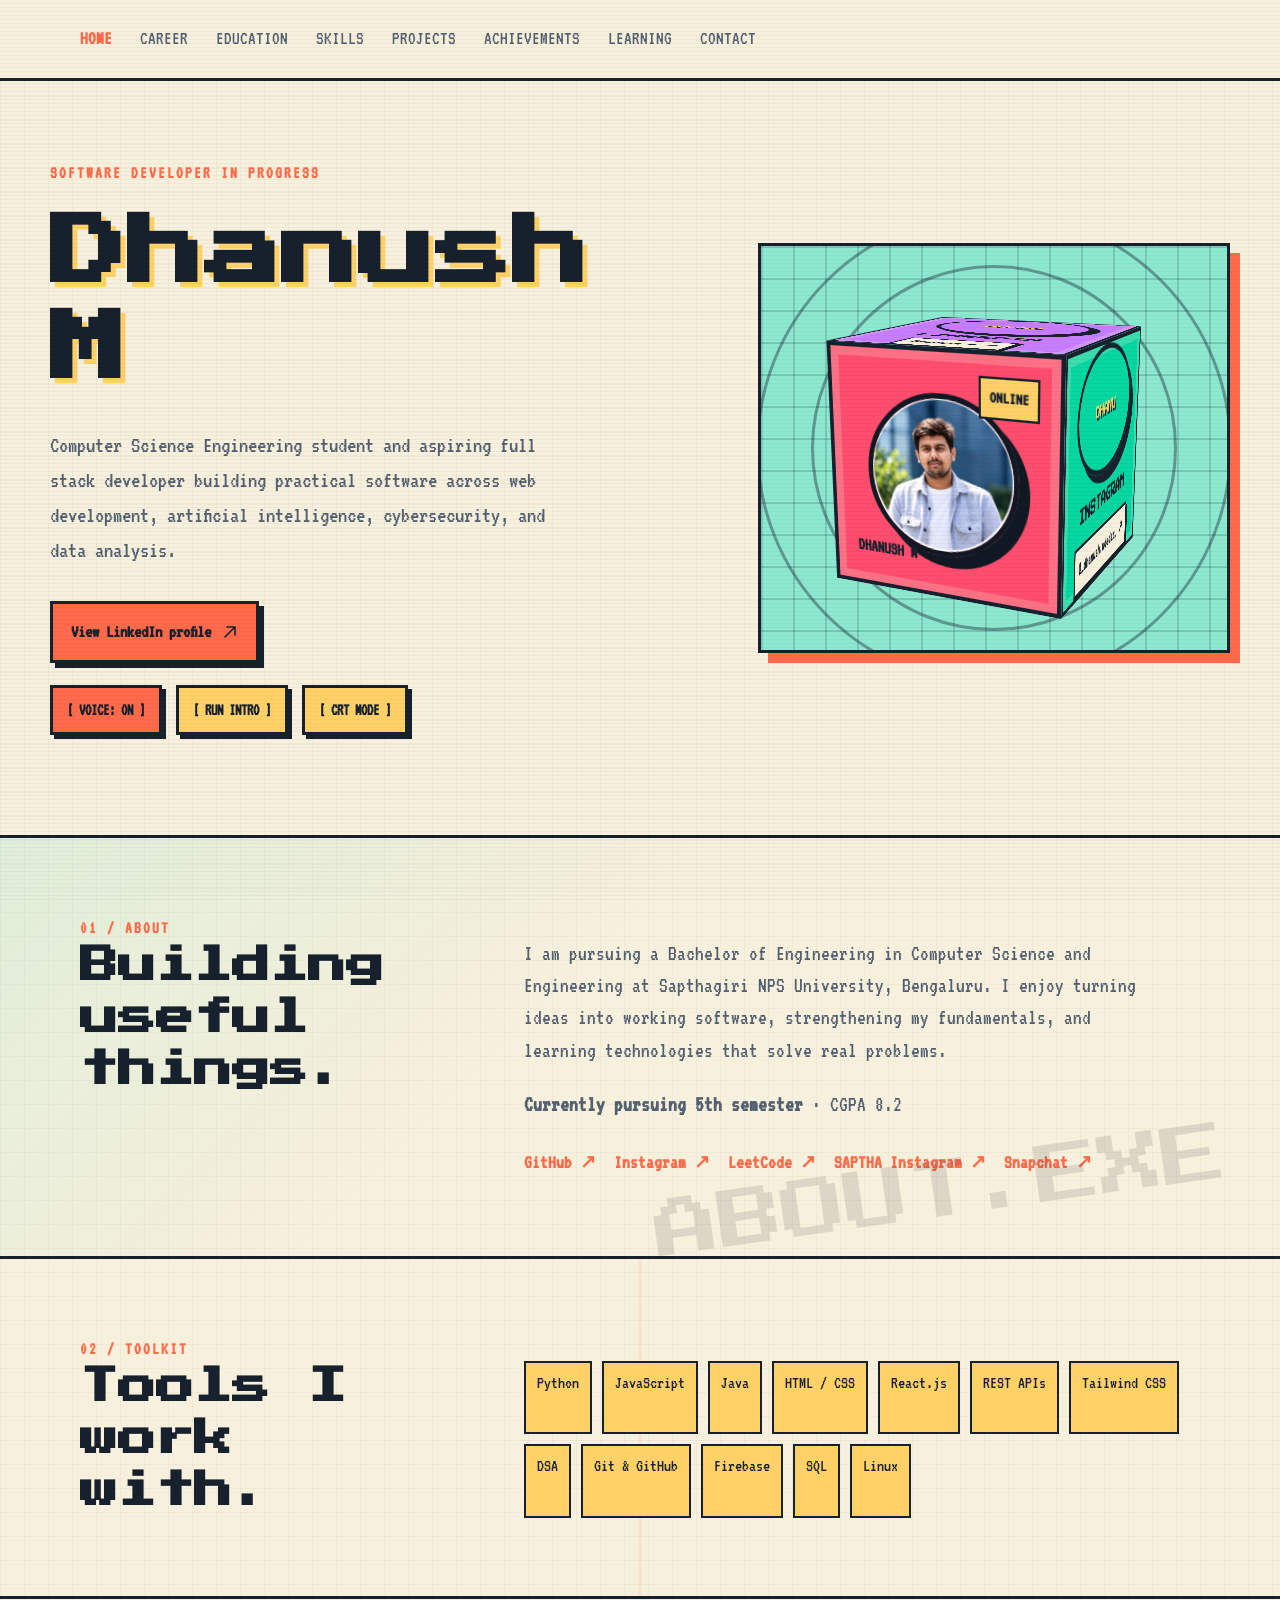
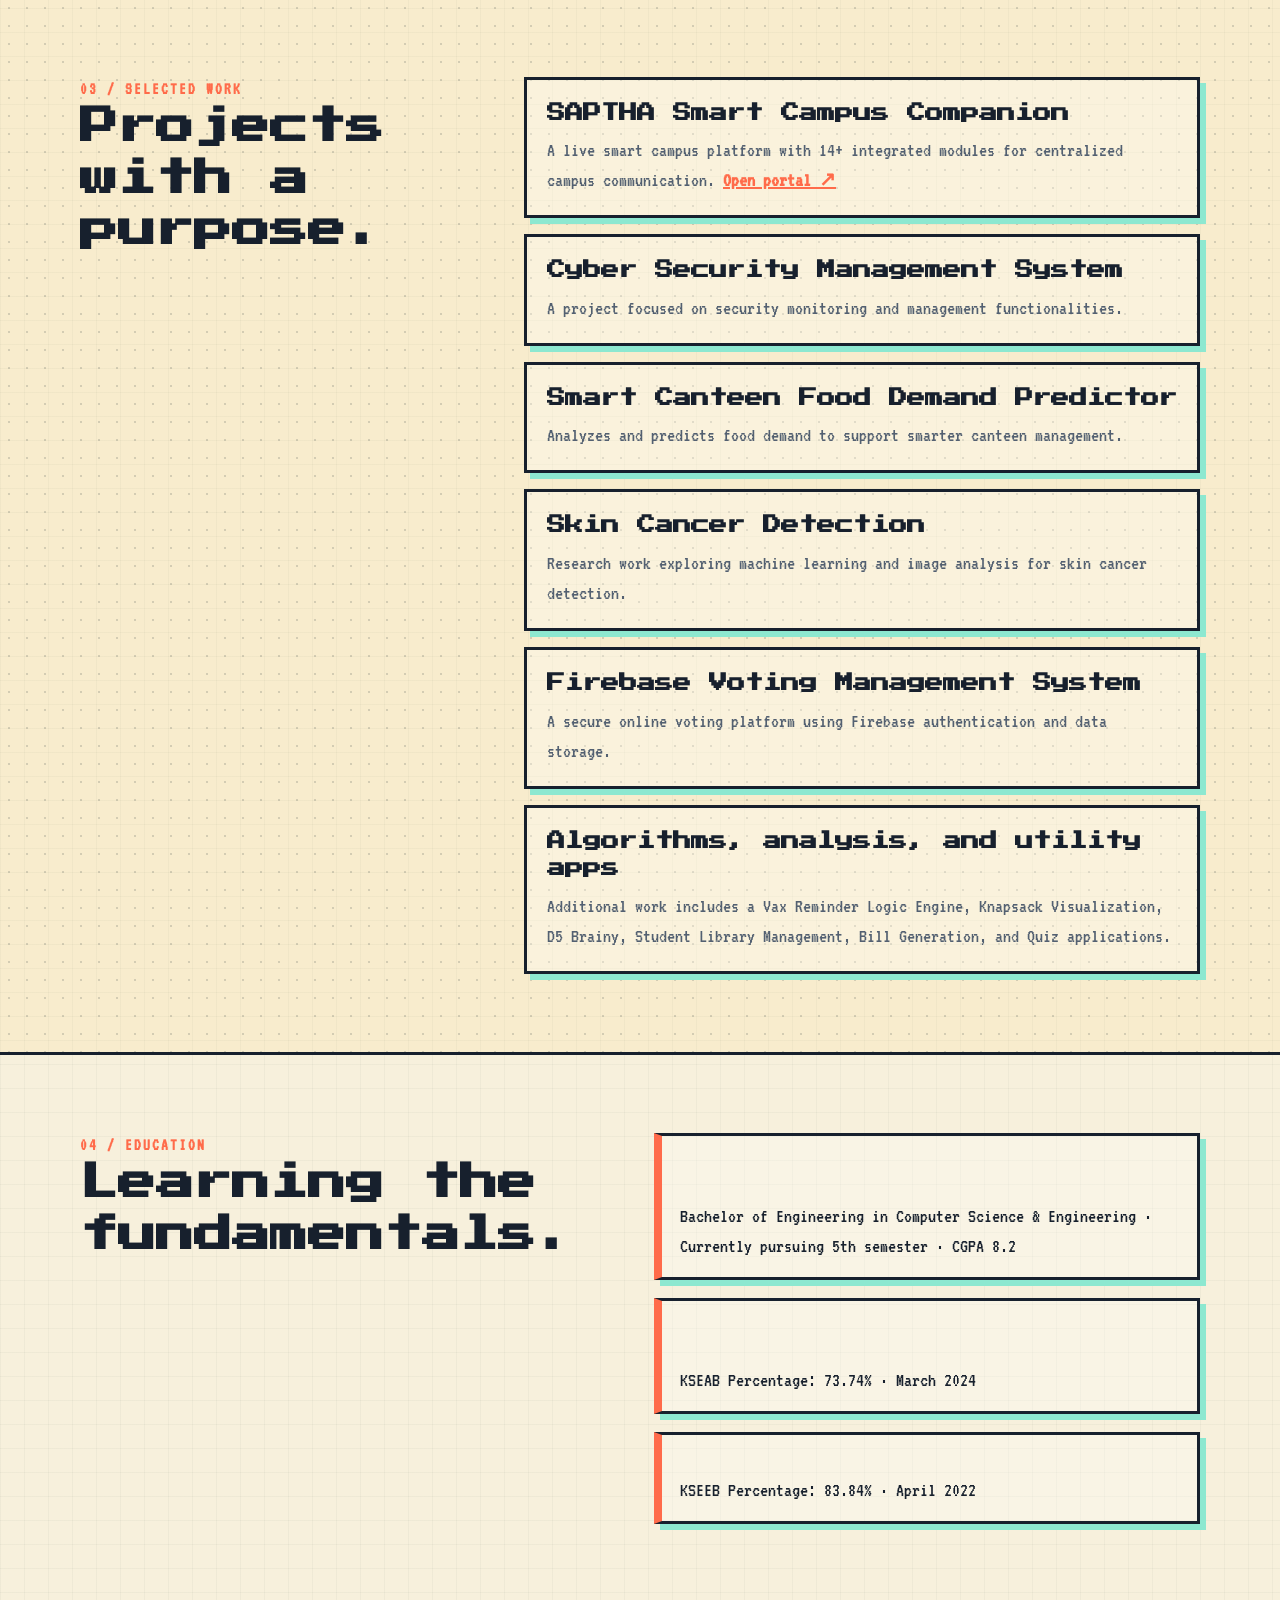
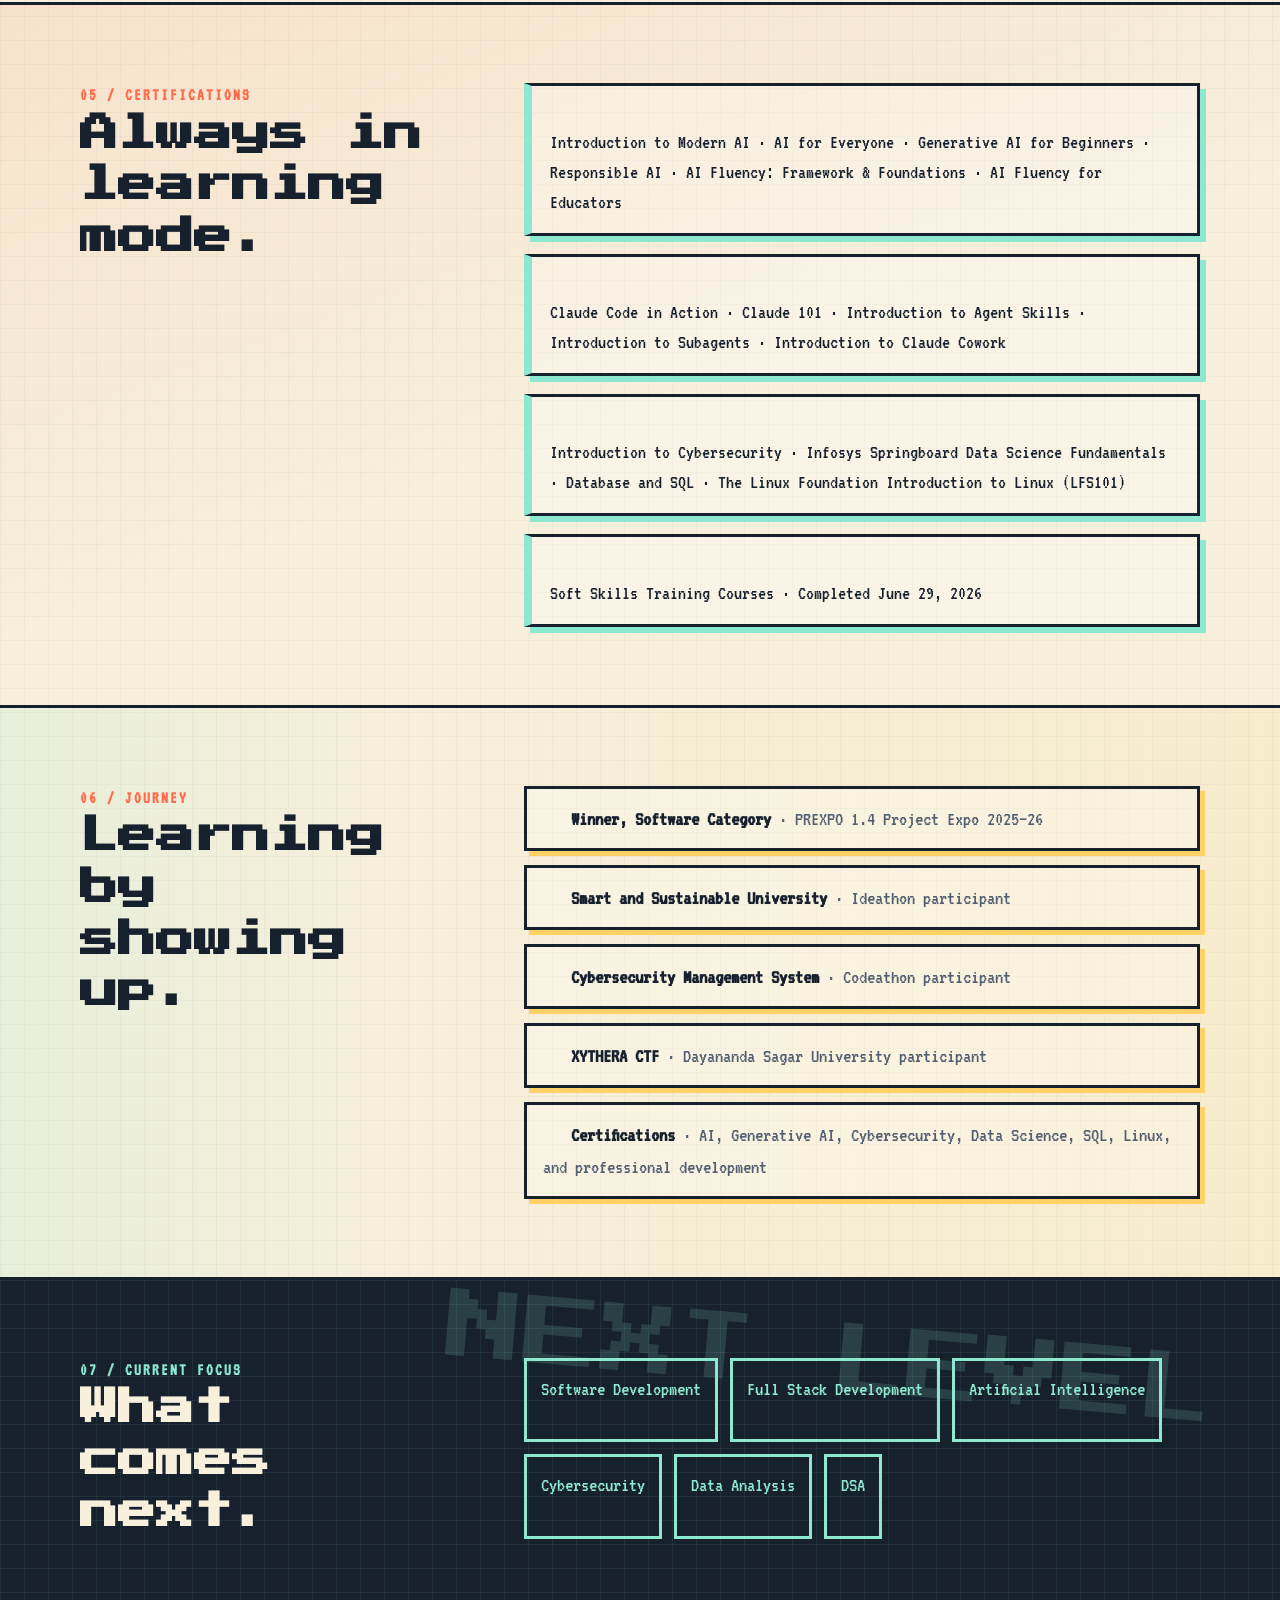
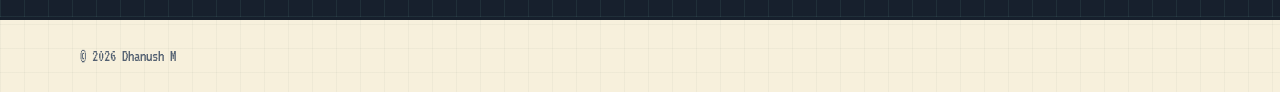
==== commit c67c2392: "latest update" ====
--- a/index.html
+++ b/index.html
@@ -42,6 +42,22 @@
 			line-height: 1.5;
 		}
 		body::before { content: ""; position: fixed; inset: 0; z-index: 10; pointer-events: none; background: repeating-linear-gradient(0deg, rgba(23,32,45,.035) 0, rgba(23,32,45,.035) 1px, transparent 1px, transparent 4px); mix-blend-mode: multiply; }
+		body.booting { overflow: hidden; }
+		.boot-screen { position: fixed; inset: 0; z-index: 50; display: grid; place-items: center; background: var(--ink); color: var(--mint); transition: opacity .45s steps(4, end), visibility .45s; }
+		.boot-screen::before { content: ""; position: absolute; inset: 0; background: repeating-linear-gradient(0deg, transparent 0 5px, rgba(141,232,208,.08) 5px 6px); pointer-events: none; }
+		.boot-screen.is-done { opacity: 0; visibility: hidden; pointer-events: none; }
+		.boot-console { width: min(520px, calc(100% - 44px)); padding: 26px; border: 3px solid var(--mint); box-shadow: 8px 8px 0 var(--coral); font-family: "VT323", monospace; font-size: 1.35rem; }
+		.boot-title { color: var(--yellow); font-family: "Press Start 2P", monospace; font-size: clamp(.9rem, 3vw, 1.4rem); line-height: 1.6; }
+		.boot-line { margin: 18px 0 10px; }
+		.boot-line::after { content: "_"; animation: boot-blink .7s steps(1, end) infinite; }
+		.boot-progress { height: 18px; border: 2px solid var(--mint); padding: 2px; }
+		.boot-progress span { display: block; width: 0; height: 100%; background: var(--coral); animation: boot-load 1.25s steps(8, end) forwards; }
+		.boot-hint { margin: 14px 0 0; color: var(--paper); font-size: 1rem; }
+		@keyframes boot-load { to { width: 100%; } }
+		@keyframes boot-blink { 50% { opacity: 0; } }
+		.hero > div:first-child { animation: hero-in .65s .95s both steps(5, end); }
+		.portrait { animation: hero-in .65s 1.1s both steps(5, end); }
+		@keyframes hero-in { from { opacity: 0; transform: translateY(14px); } to { opacity: 1; transform: translateY(0); } }
 		a { color: inherit; }
 		button { font: inherit; }
 		.shell { max-width: 1180px; margin: auto; padding: 0 30px; }
@@ -66,6 +82,8 @@
 		.console-3d { position: relative; z-index: 1; width: 230px; height: 230px; transform-style: preserve-3d; transform: rotateX(-14deg) rotateY(-24deg); transition: transform .12s ease-out; animation: cube-spin 14s linear infinite; }
 		.console-face { position: absolute; inset: 0; display: grid; place-items: center; border: 4px solid var(--ink); background: var(--cube-1); box-shadow: inset 0 0 0 8px rgba(247,240,220,.22); backface-visibility: hidden; transition: background-color .8s ease; }
 		.console-face::before { content: "DHANU"; display: grid; place-items: center; width: 156px; height: 122px; border: 5px solid var(--ink); border-radius: 50%; color: var(--yellow); font-family: "Press Start 2P", monospace; font-size: .78rem; letter-spacing: .04em; text-align: center; text-shadow: 3px 3px 0 var(--ink); box-shadow: 10px 10px 0 var(--ink); animation: wordmark-glitch 2.8s steps(1, end) infinite; }
+		.console-face.front::before { display: none; }
+		.profile-image { width: 150px; height: 150px; border: 5px solid var(--ink); border-radius: 50%; object-fit: cover; object-position: center; image-rendering: auto; box-shadow: 10px 10px 0 var(--ink); filter: saturate(.82) contrast(1.08); }
 		.console-face.front { transform: translateZ(115px); }
 		.console-face.back { transform: rotateY(180deg) translateZ(115px); background: var(--cube-2); }
 		.console-face.right { transform: rotateY(90deg) translateZ(115px); background: var(--cube-3); }
@@ -191,7 +209,15 @@
 		}
 	</style>
 </head>
-<body>
+<body class="booting">
+	<div class="boot-screen" id="boot-screen" role="status" aria-live="polite">
+		<div class="boot-console">
+			<div class="boot-title">DHANUSH M</div>
+			<div class="boot-line">Loading personal interface</div>
+			<div class="boot-progress" aria-hidden="true"><span></span></div>
+			<div class="boot-hint">2026 · READY TO EXPLORE</div>
+		</div>
+	</div>
 	<header>
 		<div class="shell">
 			<nav aria-label="Main navigation">
@@ -227,7 +253,7 @@
 			</div>
 			<div class="portrait" id="portrait" aria-label="Interactive 3D visual. Move your pointer to rotate the console.">
 				<div class="console-3d" id="console-3d">
-					<div class="console-face front"><span class="console-status">ONLINE</span><span class="console-label">Dhanush M</span></div>
+					<div class="console-face front"><img class="profile-image" src="profile.jpeg" alt="Portrait of Dhanush M"><span class="console-status">ONLINE</span><span class="console-label">Dhanush M</span></div>
 					<div class="console-face back"><iframe class="instagram-video" src="https://www.instagram.com/p/DZP1oKOJCV9/embed/?autoplay=1" title="Dhanush Instagram video" allow="autoplay; encrypted-media; picture-in-picture" allowfullscreen loading="eager"></iframe><a class="instagram-fallback" href="https://www.instagram.com/p/DZP1oKOJCV9/" target="_blank" rel="noopener noreferrer">OPEN VIDEO ↗</a></div>
 					<div class="console-face right social-face"><strong>INSTAGRAM</strong><a data-say="Opening Dhanush's Instagram profile." href="https://www.instagram.com/_dhanush.udedar_/" target="_blank" rel="noopener noreferrer">@_dhanush.udedar_ ↗</a></div>
 					<div class="console-face left social-face"><strong>GITHUB</strong><a data-say="Opening Dhanush's GitHub profile." href="https://github.com/dhanugagan" target="_blank" rel="noopener noreferrer">@dhanugagan ↗</a></div>
@@ -283,7 +309,7 @@
 				<ul class="education-list">
 					<li class="education-item"><strong>Sapthagiri NPS University, Bengaluru</strong>Bachelor of Engineering in Computer Science &amp; Engineering · Currently pursuing 5th semester · CGPA 8.2</li>
 					<li class="education-item"><strong>Seshadripuram PU College, Tumakuru</strong>KSEAB Percentage: 73.74% · March 2024</li>
-					<li class="education-item"><strong>SBG Vidyalaya, Mayasandra</strong>KSEEB Percentage: 83.84% · March 2022</li>
+					<li class="education-item"><strong>SBG Vidyalaya, Mayasandra</strong>KSEEB Percentage: 83.84% · April 2022</li>
 				</ul>
 			</div>
 		</section>
@@ -335,17 +361,17 @@
 		let voiceEnabled = true;
 		let audioContext;
 
-		function playClick(pitch = 520) {
+		function playClick(pitch = 520, waveform = "square", duration = .09) {
 			if (!audioContext) audioContext = new (window.AudioContext || window.webkitAudioContext)();
 			const oscillator = audioContext.createOscillator();
 			const gain = audioContext.createGain();
-			oscillator.type = "square";
+			oscillator.type = waveform;
 			oscillator.frequency.value = pitch;
 			gain.gain.setValueAtTime(.055, audioContext.currentTime);
-			gain.gain.exponentialRampToValueAtTime(.001, audioContext.currentTime + .09);
+			gain.gain.exponentialRampToValueAtTime(.001, audioContext.currentTime + duration);
 			oscillator.connect(gain).connect(audioContext.destination);
 			oscillator.start();
-			oscillator.stop(audioContext.currentTime + .09);
+			oscillator.stop(audioContext.currentTime + duration);
 		}
 
 		function speak(message) {
@@ -365,11 +391,13 @@
 		}
 
 		document.addEventListener("click", event => {
+			const navigation = event.target.closest("nav a");
+			if (navigation) playClick(360, "square", .05);
 			const link = event.target.closest("a[data-say]");
-			if (link) { playClick(680); speak(link.dataset.say); }
+			if (link) { playClick(680, "triangle", .12); speak(link.dataset.say); }
 			const project = event.target.closest(".project");
 			if (project && !event.target.closest("a")) {
-				playClick(440);
+				playClick(440, "sawtooth", .14);
 				modalTitle.textContent = project.dataset.title;
 				modalDetail.textContent = project.dataset.detail;
 				modal.classList.add("is-open");
@@ -381,14 +409,14 @@
 			if (event.key === "Escape") closeModal();
 			if ((event.key === "Enter" || event.key === " ") && event.target.classList.contains("project")) event.target.click();
 		});
-		document.querySelector("#modal-close").addEventListener("click", () => { playClick(300); closeModal(); });
-		modal.addEventListener("click", event => { if (event.target === modal) closeModal(); });
-		modalSpeak.addEventListener("click", () => { playClick(620); speak(modalDetail.textContent); });
+		document.querySelector("#modal-close").addEventListener("click", () => { playClick(300, "sawtooth", .16); closeModal(); });
+		modal.addEventListener("click", event => { if (event.target === modal) { playClick(280, "sine", .08); closeModal(); } });
+		modalSpeak.addEventListener("click", () => { playClick(620, "triangle", .18); speak(modalDetail.textContent); });
 		voiceToggle.addEventListener("click", () => {
 			voiceEnabled = !voiceEnabled;
 			voiceToggle.textContent = voiceEnabled ? "[ VOICE: ON ]" : "[ VOICE: OFF ]";
 			voiceToggle.setAttribute("aria-pressed", String(voiceEnabled));
-			playClick(voiceEnabled ? 680 : 260);
+			playClick(voiceEnabled ? 680 : 260, voiceEnabled ? "triangle" : "sawtooth", .12);
 			if (!voiceEnabled) window.speechSynthesis.cancel();
 			else speak("AI voice enabled.");
 		});
@@ -402,7 +430,15 @@
 			console3d.style.transform = `rotateX(${-y * 30 - 14}deg) rotateY(${x * 40 - 24}deg)`;
 		});
 		portrait.addEventListener("pointerleave", () => { console3d.style.transform = ""; console3d.style.animationPlayState = "running"; });
-		document.querySelector("#welcome-button").addEventListener("click", event => { playClick(760); speak(event.currentTarget.dataset.say); });
+		document.querySelector("#welcome-button").addEventListener("click", event => { playClick(760, "square", .2); speak(event.currentTarget.dataset.say); });
+		const bootScreen = document.querySelector("#boot-screen");
+		const finishBoot = () => {
+			bootScreen.classList.add("is-done");
+			document.body.classList.remove("booting");
+			window.setTimeout(() => bootScreen.remove(), 500);
+		};
+		if (window.matchMedia("(prefers-reduced-motion: reduce)").matches) finishBoot();
+		else window.setTimeout(finishBoot, 1450);
 	</script>
 	<script src="portfolio.js"></script>
 </body>
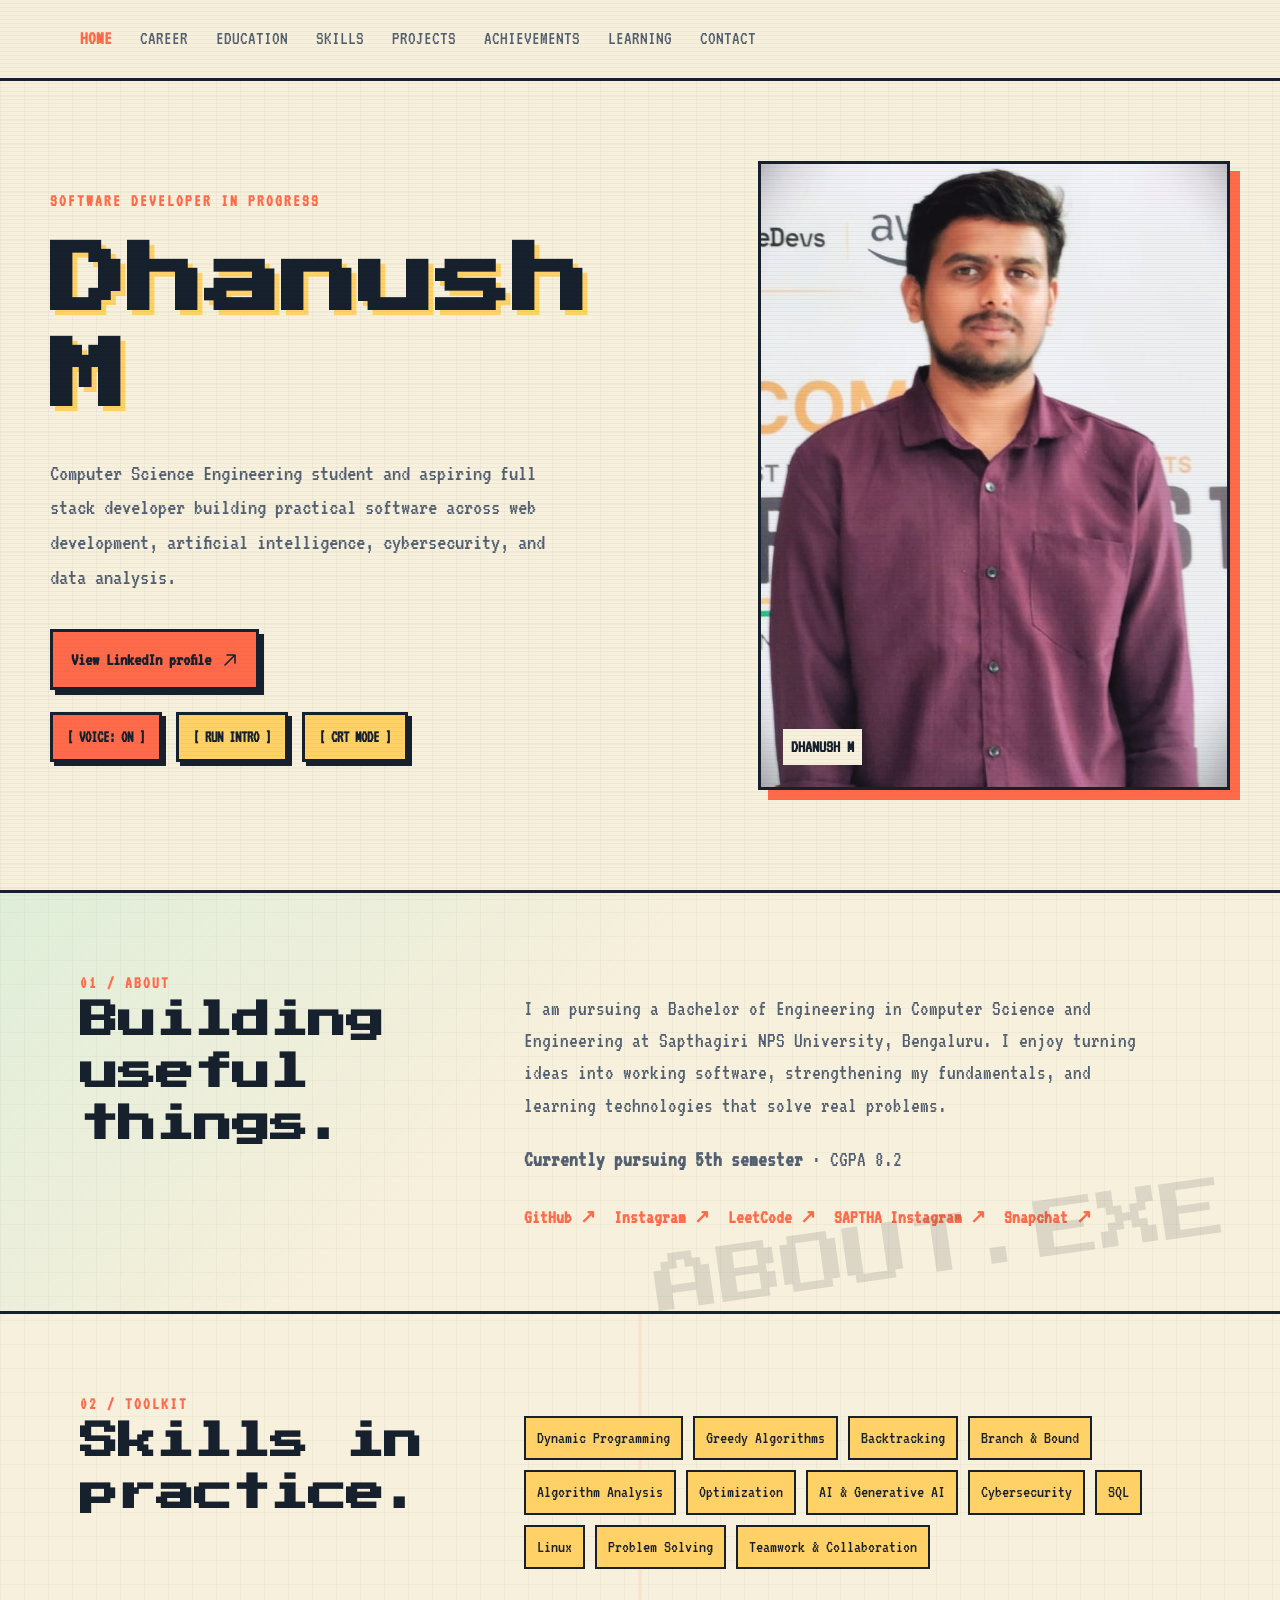
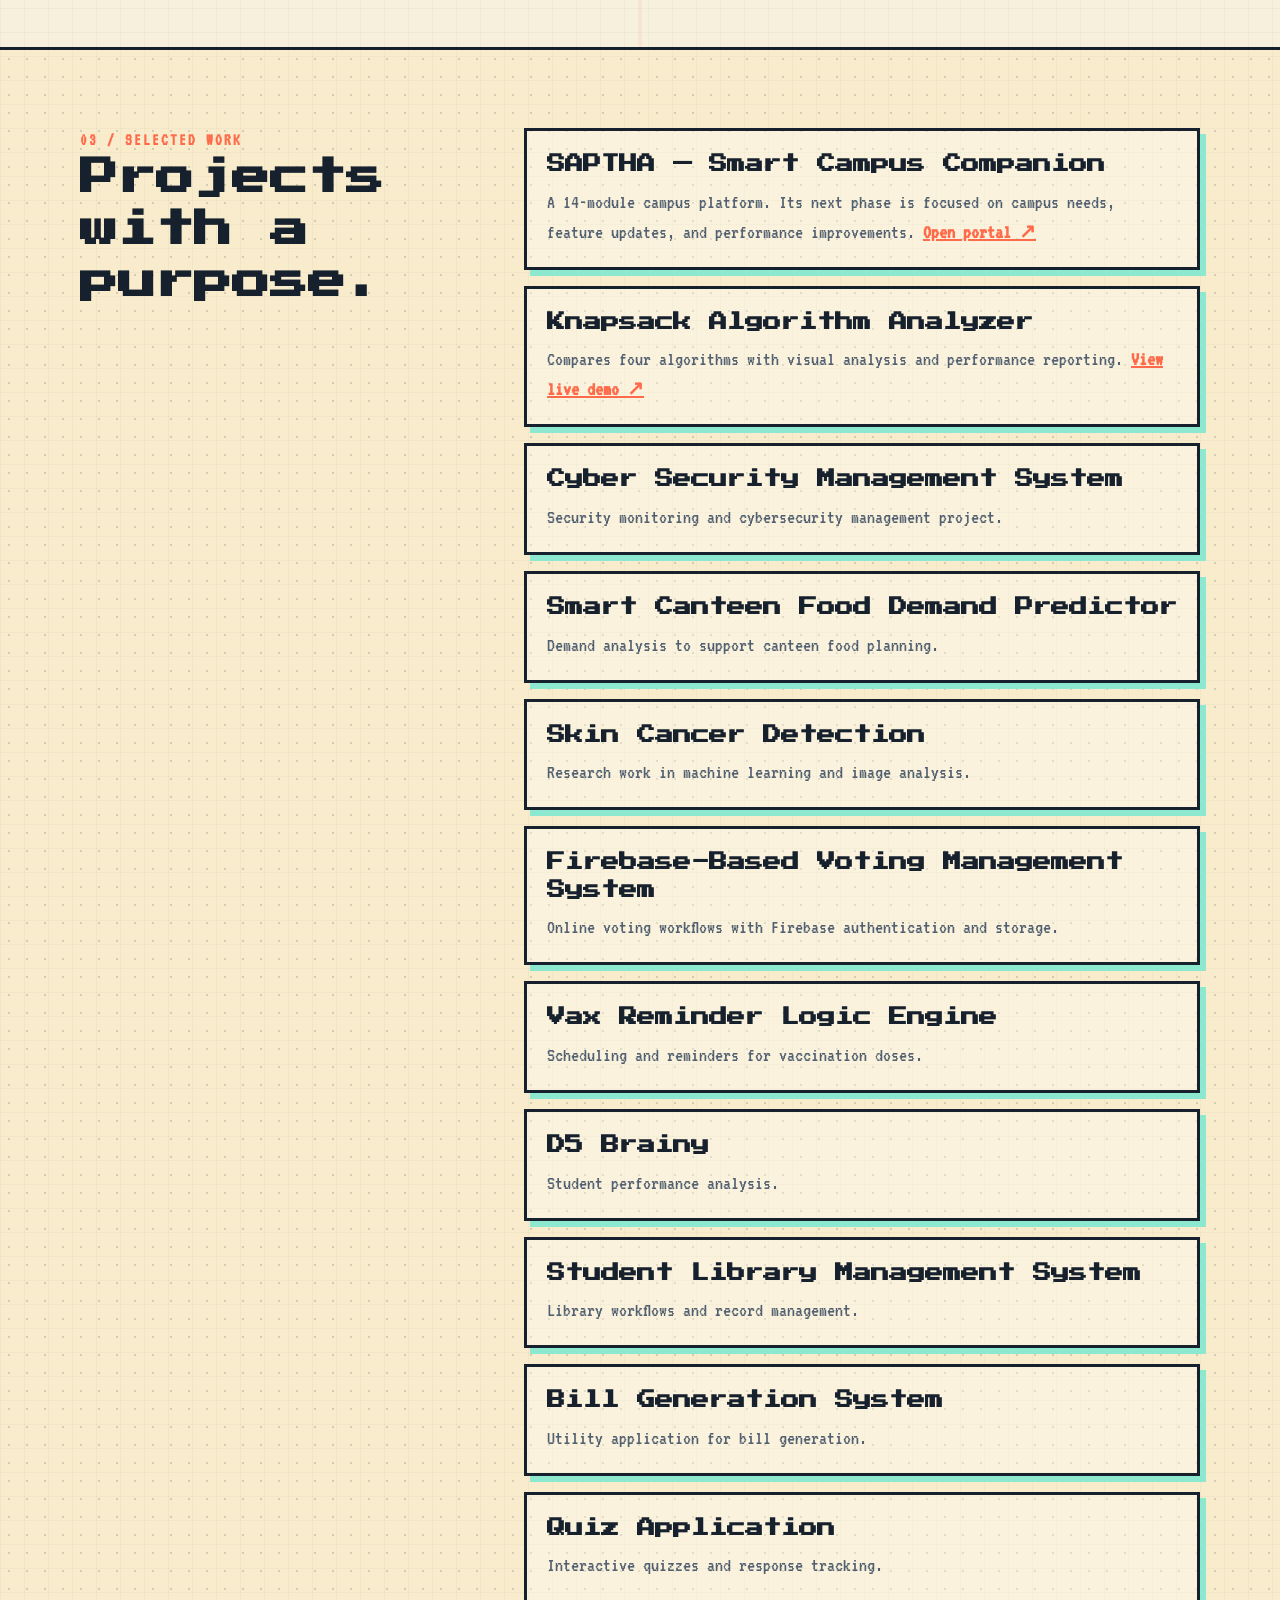
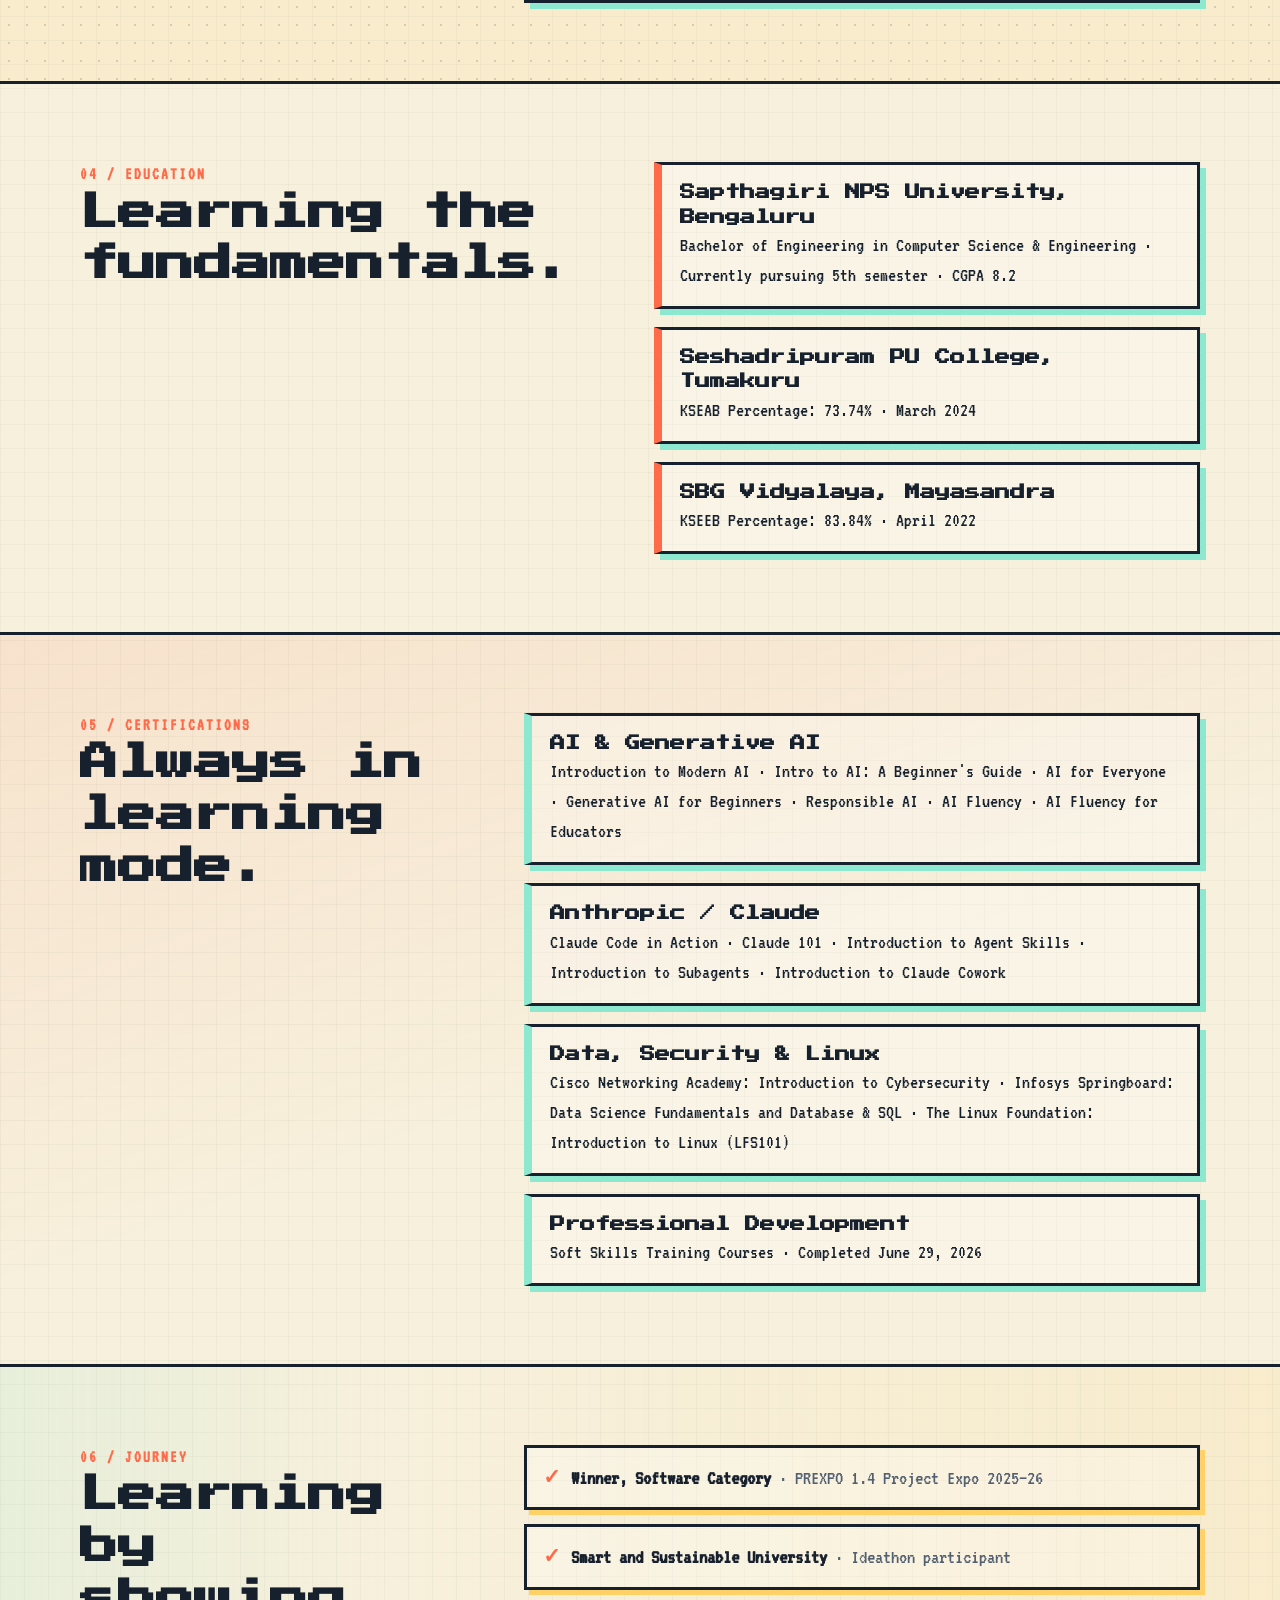
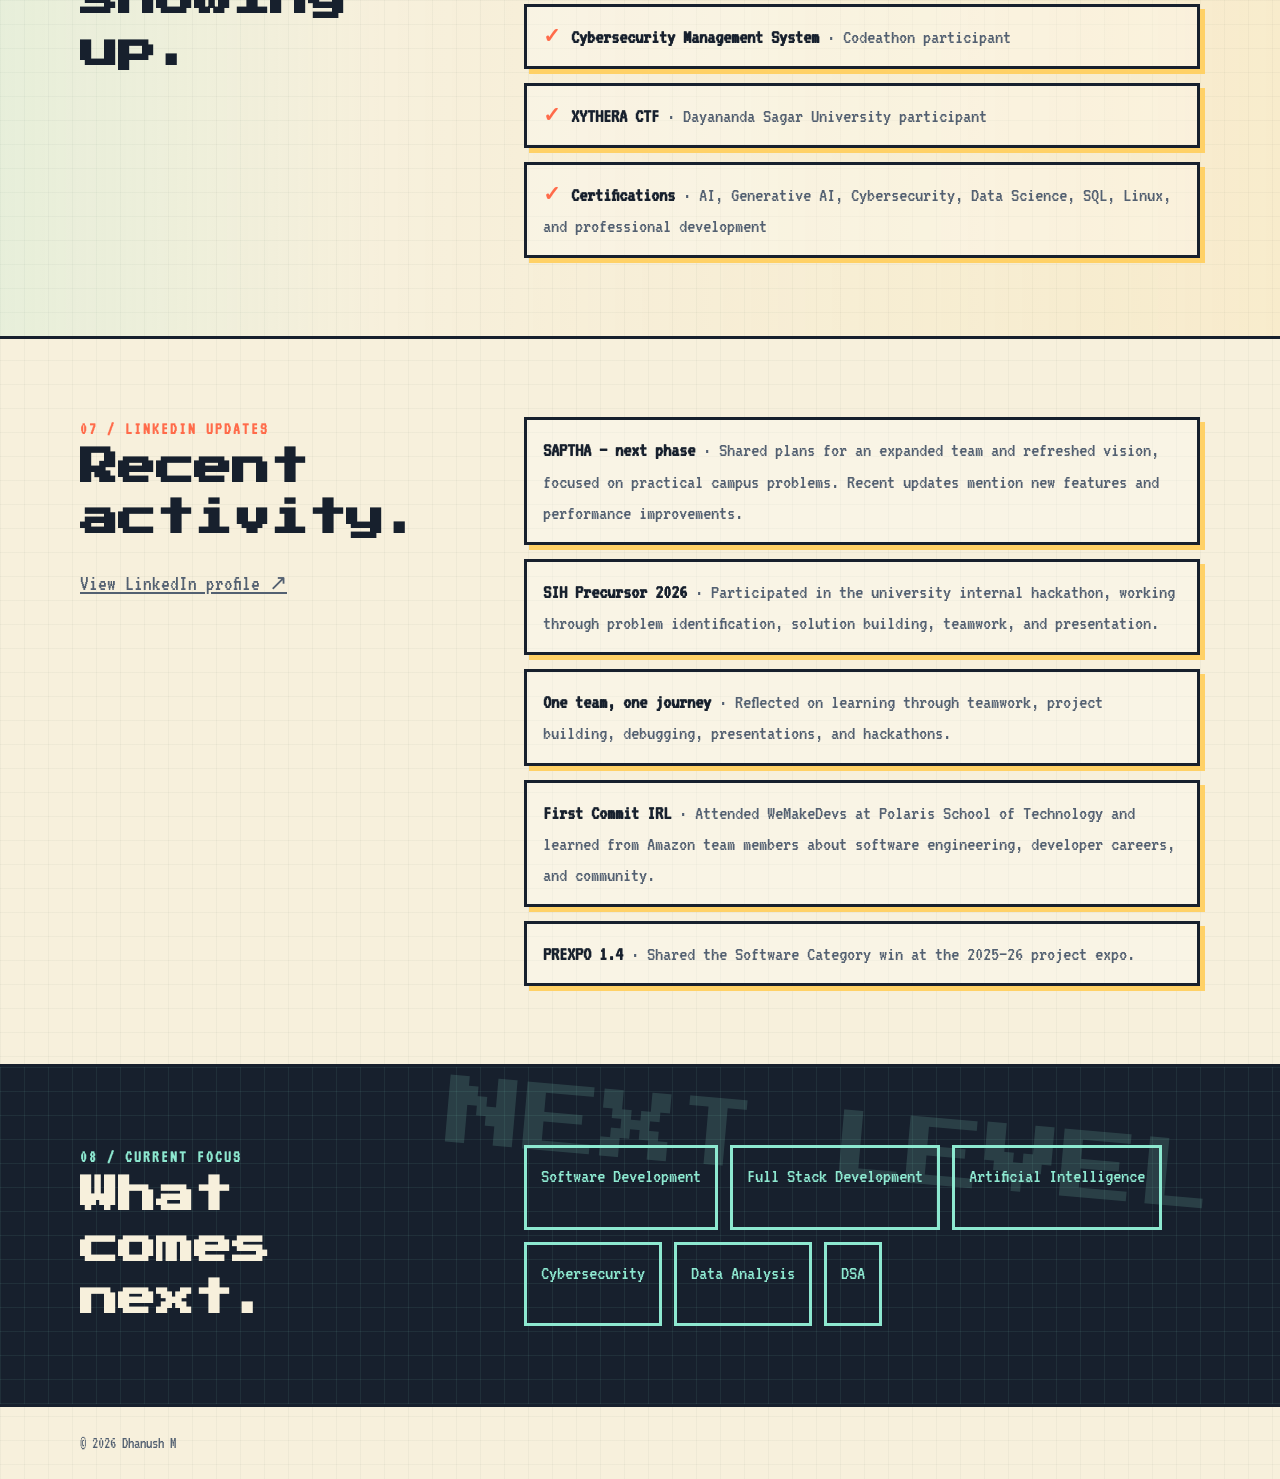
==== commit 04d304b1: "latest update on oct19" ====
--- a/index.html
+++ b/index.html
@@ -75,37 +75,11 @@
 		.button { display: inline-flex; align-items: center; gap: 11px; padding: 14px 18px; border: 3px solid var(--ink); border-radius: 0; background: var(--coral); color: var(--ink); font-size: 1.15rem; font-weight: 700; text-decoration: none; box-shadow: 5px 5px 0 var(--ink); transition: transform .15s, box-shadow .15s; }
 		.button:hover { background: var(--yellow); transform: translate(3px, 3px); box-shadow: 2px 2px 0 var(--ink); }
 		.button svg { width: 16px; height: 16px; }
-		.portrait { position: relative; min-height: 410px; display: grid; place-items: center; border: 3px solid var(--ink); background-color: var(--mint); background-image: linear-gradient(rgba(23,32,45,.16) 2px, transparent 2px), linear-gradient(90deg, rgba(23,32,45,.16) 2px, transparent 2px); background-size: 32px 32px; overflow: hidden; box-shadow: 10px 10px 0 var(--coral); perspective: 900px; cursor: crosshair; }
-		.portrait::before, .portrait::after { content: ""; position: absolute; border: 3px solid rgba(23,32,45,.4); border-radius: 50%; pointer-events: none; }
-		.portrait::before { width: 360px; height: 360px; animation: orbit 12s linear infinite; }
-		.portrait::after { width: 470px; height: 470px; animation: orbit 18s linear reverse infinite; }
-		.console-3d { position: relative; z-index: 1; width: 230px; height: 230px; transform-style: preserve-3d; transform: rotateX(-14deg) rotateY(-24deg); transition: transform .12s ease-out; animation: cube-spin 14s linear infinite; }
-		.console-face { position: absolute; inset: 0; display: grid; place-items: center; border: 4px solid var(--ink); background: var(--cube-1); box-shadow: inset 0 0 0 8px rgba(247,240,220,.22); backface-visibility: hidden; transition: background-color .8s ease; }
-		.console-face::before { content: "DHANU"; display: grid; place-items: center; width: 156px; height: 122px; border: 5px solid var(--ink); border-radius: 50%; color: var(--yellow); font-family: "Press Start 2P", monospace; font-size: .78rem; letter-spacing: .04em; text-align: center; text-shadow: 3px 3px 0 var(--ink); box-shadow: 10px 10px 0 var(--ink); animation: wordmark-glitch 2.8s steps(1, end) infinite; }
-		.console-face.front::before { display: none; }
-		.profile-image { width: 150px; height: 150px; border: 5px solid var(--ink); border-radius: 50%; object-fit: cover; object-position: center; image-rendering: auto; box-shadow: 10px 10px 0 var(--ink); filter: saturate(.82) contrast(1.08); }
-		.console-face.front { transform: translateZ(115px); }
-		.console-face.back { transform: rotateY(180deg) translateZ(115px); background: var(--cube-2); }
-		.console-face.right { transform: rotateY(90deg) translateZ(115px); background: var(--cube-3); }
-		.console-face.left { transform: rotateY(-90deg) translateZ(115px); background: var(--cube-4); }
-		.console-face.top { transform: rotateX(90deg) translateZ(115px); background: var(--cube-5); }
-		.console-face.bottom { transform: rotateX(-90deg) translateZ(115px); background: var(--cube-6); }
-		.instagram-video { width: 100%; height: 100%; border: 0; background: var(--paper); }
-		.instagram-fallback { position: absolute; right: 8px; bottom: 8px; z-index: 2; padding: 3px 6px; border: 2px solid var(--ink); background: var(--yellow); color: var(--ink); font-size: .8rem; font-weight: 700; text-decoration: none; }
-		.social-face { display: flex; flex-direction: column; align-items: center; justify-content: center; gap: 14px; color: var(--ink); text-align: center; }
-		.social-face strong { font-family: "Press Start 2P", monospace; font-size: 1rem; }
-		.social-face a { padding: 8px 10px; border: 3px solid var(--ink); background: var(--paper); color: var(--ink); font-size: 1.05rem; font-weight: 700; text-decoration: none; box-shadow: 4px 4px 0 var(--ink); animation: social-pulse 2.4s ease-in-out infinite; }
-		.social-face a:hover { background: var(--coral); transform: translate(2px, 2px); box-shadow: 2px 2px 0 var(--ink); }
-		.more-socials { gap: 7px; }
-		.more-socials strong { font-size: .8rem; }
-		.more-socials a { padding: 4px 5px; font-size: .75rem; box-shadow: 3px 3px 0 var(--ink); }
-		.console-face.bottom.social-face { color: var(--paper); }
+		.portrait { position: relative; width: 100%; aspect-ratio: 3 / 4; border: 3px solid var(--ink); background: var(--mint); overflow: hidden; box-shadow: 10px 10px 0 var(--coral); }
+		.profile-image { position: absolute; inset: 0; width: 100%; height: 100%; object-fit: cover; object-position: center; filter: saturate(.9) contrast(1.04); }
 		@keyframes social-pulse { 0%, 100% { rotate: -2deg; } 50% { rotate: 2deg; } }
-		.console-label { position: absolute; bottom: 22px; left: 22px; color: var(--ink); font-size: 1.1rem; font-weight: 700; text-transform: uppercase; }
-		.console-status { position: absolute; top: 18px; right: 18px; padding: 5px 8px; border: 2px solid var(--ink); background: var(--yellow); font-size: .95rem; font-weight: 700; }
+		.console-label { position: absolute; bottom: 22px; left: 22px; z-index: 1; padding: 5px 8px; color: var(--ink); background: var(--paper); font-size: 1.1rem; font-weight: 700; text-transform: uppercase; }
 		@keyframes float { 0%, 100% { translate: 0 0; } 50% { translate: 0 -12px; } }
-		@keyframes cube-spin { from { transform: rotateX(-14deg) rotateY(-24deg) rotateZ(0deg); } to { transform: rotateX(346deg) rotateY(336deg) rotateZ(360deg); } }
-		@keyframes wordmark-glitch { 0%, 82%, 100% { color: var(--yellow); transform: translate(0, 0); text-shadow: 3px 3px 0 var(--ink); } 84% { color: var(--mint); transform: translate(3px, -2px); text-shadow: -3px 2px 0 var(--coral), 3px 3px 0 var(--ink); } 86% { color: var(--coral); transform: translate(-2px, 2px); text-shadow: 3px -2px 0 var(--mint), 3px 3px 0 var(--ink); } 88% { color: var(--yellow); transform: translate(0, 0); text-shadow: 3px 3px 0 var(--ink); } }
 		@keyframes orbit { to { rotate: 360deg; } }
 		@keyframes blink { 50% { opacity: .35; } }
 		.section { border-top: 3px solid var(--ink); padding: 78px 0; }
@@ -189,19 +163,10 @@
 			.shell { padding: 0 20px; }
 			.nav-links { gap: 14px; font-size: .76rem; }
 			.hero { display: flex; flex-direction: column; align-items: stretch; gap: 42px; padding: 65px 0 75px; }
-			.portrait { min-height: 300px; }
 			.initials { font-size: 6rem; }
 			.section { padding: 58px 0; }
 			.section-grid { grid-template-columns: 1fr; gap: 28px; }
 			.content-grid { grid-template-columns: 1fr; gap: 28px; }
-			.console-3d { width: 170px; height: 170px; }
-			.console-face.front { transform: translateZ(85px); }
-			.console-face.back { transform: rotateY(180deg) translateZ(85px); }
-			.console-face.right { transform: rotateY(90deg) translateZ(85px); }
-			.console-face.left { transform: rotateY(-90deg) translateZ(85px); }
-			.console-face.top { transform: rotateX(90deg) translateZ(85px); }
-			.console-face.bottom { transform: rotateX(-90deg) translateZ(85px); }
-			.console-face::before { width: 112px; height: 88px; font-size: .55rem; }
 			.modal-card { padding: 22px; }
 		}
 		@media (prefers-reduced-motion: reduce) {
@@ -251,15 +216,9 @@
 					<button class="tool-button" id="crt-toggle" type="button" aria-pressed="false">[ CRT MODE ]</button>
 				</div>
 			</div>
-			<div class="portrait" id="portrait" aria-label="Interactive 3D visual. Move your pointer to rotate the console.">
-				<div class="console-3d" id="console-3d">
-					<div class="console-face front"><img class="profile-image" src="profile.jpeg" alt="Portrait of Dhanush M"><span class="console-status">ONLINE</span><span class="console-label">Dhanush M</span></div>
-					<div class="console-face back"><iframe class="instagram-video" src="https://www.instagram.com/p/DZP1oKOJCV9/embed/?autoplay=1" title="Dhanush Instagram video" allow="autoplay; encrypted-media; picture-in-picture" allowfullscreen loading="eager"></iframe><a class="instagram-fallback" href="https://www.instagram.com/p/DZP1oKOJCV9/" target="_blank" rel="noopener noreferrer">OPEN VIDEO ↗</a></div>
-					<div class="console-face right social-face"><strong>INSTAGRAM</strong><a data-say="Opening Dhanush's Instagram profile." href="https://www.instagram.com/_dhanush.udedar_/" target="_blank" rel="noopener noreferrer">@_dhanush.udedar_ ↗</a></div>
-					<div class="console-face left social-face"><strong>GITHUB</strong><a data-say="Opening Dhanush's GitHub profile." href="https://github.com/dhanugagan" target="_blank" rel="noopener noreferrer">@dhanugagan ↗</a></div>
-					<div class="console-face top social-face"><strong>LINKEDIN</strong><a data-say="Opening Dhanush's LinkedIn profile." href="https://www.linkedin.com/in/dhanush-m-9888b440a" target="_blank" rel="noopener noreferrer">Dhanush M ↗</a></div>
-					<div class="console-face bottom social-face more-socials"><strong>MORE LINKS</strong><a data-say="Opening Dhanush's LeetCode profile." href="https://leetcode.com/u/DhanushX20/" target="_blank" rel="noopener noreferrer">LEETCODE ↗</a><a data-say="Opening the SAPTHA NPSU Instagram profile." href="https://www.instagram.com/saptha_snpsu/" target="_blank" rel="noopener noreferrer">SAPTHA ↗</a><a data-say="Opening Dhanush's Snapchat profile." href="https://www.snapchat.com/add/dhanush_udedar" target="_blank" rel="noopener noreferrer">SNAPCHAT ↗</a></div>
-				</div>
+			<div class="portrait" aria-label="Portrait of Dhanush M">
+				<img class="profile-image" src="profile.jpeg" alt="Portrait of Dhanush M">
+				<span class="console-label">Dhanush M</span>
 			</div>
 		</section>
 
@@ -282,10 +241,8 @@
 
 		<section class="section" id="skills">
 			<div class="shell content-grid">
-				<div><div class="eyebrow">02 / Toolkit</div><h2>Tools I work with.</h2></div>
-				<div class="skills">
-					<span class="skill">Python</span><span class="skill">JavaScript</span><span class="skill">Java</span><span class="skill">HTML / CSS</span><span class="skill">React.js</span><span class="skill">REST APIs</span><span class="skill">Tailwind CSS</span><span class="skill">DSA</span><span class="skill">Git &amp; GitHub</span><span class="skill">Firebase</span><span class="skill">SQL</span><span class="skill">Linux</span>
-				</div>
+				<div><div class="eyebrow">02 / Toolkit</div><h2>Skills in practice.</h2></div>
+				<div class="skills"><span class="skill">Dynamic Programming</span><span class="skill">Greedy Algorithms</span><span class="skill">Backtracking</span><span class="skill">Branch &amp; Bound</span><span class="skill">Algorithm Analysis</span><span class="skill">Optimization</span><span class="skill">AI &amp; Generative AI</span><span class="skill">Cybersecurity</span><span class="skill">SQL</span><span class="skill">Linux</span><span class="skill">Problem Solving</span><span class="skill">Teamwork &amp; Collaboration</span></div>
 			</div>
 		</section>
 
@@ -293,12 +250,17 @@
 			<div class="shell content-grid">
 				<div><div class="eyebrow">03 / Selected work</div><h2>Projects with a purpose.</h2></div>
 				<div class="project-list">
-					<article class="project" tabindex="0" data-title="SAPTHA Smart Campus Companion" data-detail="A live web-based smart campus platform focused on centralized campus communication, with 14 plus integrated modules in Phase 1."><h3>SAPTHA Smart Campus Companion</h3><p>A live smart campus platform with 14+ integrated modules for centralized campus communication. <a data-say="Opening the SAPTHA Smart Campus portal." href="https://sapthasnpsuportal.vercel.app/" target="_blank" rel="noopener noreferrer">Open portal ↗</a></p></article>
-					<article class="project" tabindex="0" data-title="Cyber Security Management System" data-detail="A project focused on security monitoring and management functionalities, selected for the university Codeathon."><h3>Cyber Security Management System</h3><p>A project focused on security monitoring and management functionalities.</p></article>
-					<article class="project" tabindex="0" data-title="Smart Canteen Food Demand Predictor" data-detail="A data-focused project that analyzes and predicts food demand for smarter canteen management."><h3>Smart Canteen Food Demand Predictor</h3><p>Analyzes and predicts food demand to support smarter canteen management.</p></article>
-					<article class="project" tabindex="0" data-title="Skin Cancer Detection" data-detail="Current research work focused on skin cancer detection using machine learning and image analysis techniques."><h3>Skin Cancer Detection</h3><p>Research work exploring machine learning and image analysis for skin cancer detection.</p></article>
-					<article class="project" tabindex="0" data-title="Firebase Voting Management System" data-detail="A secure online voting platform using Firebase for authentication and data storage."><h3>Firebase Voting Management System</h3><p>A secure online voting platform using Firebase authentication and data storage.</p></article>
-					<article class="project" tabindex="0" data-title="Algorithms, analysis, and utility apps" data-detail="Additional work includes Vax Reminder Logic Engine, Knapsack Visualization, D5 Brainy student performance analysis, Student Library Management, Bill Generation, and Quiz applications."><h3>Algorithms, analysis, and utility apps</h3><p>Additional work includes a Vax Reminder Logic Engine, Knapsack Visualization, D5 Brainy, Student Library Management, Bill Generation, and Quiz applications.</p></article>
+					<article class="project" tabindex="0" data-title="SAPTHA — Smart Campus Companion" data-detail="A unified digital campus platform with 14 modules, student/coordinator/admin portals, SRN-personalized academic resources, and security and scale priorities. The LinkedIn project roadmap includes a native app, AI chatbot, LMS integration, digital certificates, analytics, and campus ERP integration."><h3>SAPTHA — Smart Campus Companion</h3><p>A 14-module campus platform. Its next phase is focused on campus needs, feature updates, and performance improvements. <a href="https://sapthasnpsuportal.vercel.app/" target="_blank" rel="noopener noreferrer">Open portal ↗</a></p></article>
+					<article class="project" tabindex="0" data-title="Knapsack Algorithm Analyzer" data-detail="Interactive 0/1 Knapsack analysis comparing Dynamic Programming, Greedy, Backtracking, and Branch &amp; Bound, with DP visualization, benchmarking, complexity analysis, execution history, and analytical reporting."><h3>Knapsack Algorithm Analyzer</h3><p>Compares four algorithms with visual analysis and performance reporting. <a href="https://knapsack-optimization-system.vercel.app/KnapAnalyzer" target="_blank" rel="noopener noreferrer">View live demo ↗</a></p></article>
+					<article class="project" tabindex="0" data-title="Cyber Security Management System" data-detail="A cybersecurity management system project focused on security monitoring and management functionalities."><h3>Cyber Security Management System</h3><p>Security monitoring and cybersecurity management project.</p></article>
+					<article class="project" tabindex="0" data-title="Smart Canteen Food Demand Predictor" data-detail="Analyzes canteen demand to help estimate food requirements and plan preparation."><h3>Smart Canteen Food Demand Predictor</h3><p>Demand analysis to support canteen food planning.</p></article>
+					<article class="project" tabindex="0" data-title="Skin Cancer Detection" data-detail="A research project exploring skin cancer detection with machine learning and image analysis."><h3>Skin Cancer Detection</h3><p>Research work in machine learning and image analysis.</p></article>
+					<article class="project" tabindex="0" data-title="Firebase-Based Voting Management System" data-detail="An online voting platform using Firebase authentication and data storage."><h3>Firebase-Based Voting Management System</h3><p>Online voting workflows with Firebase authentication and storage.</p></article>
+					<article class="project" tabindex="0" data-title="Vax Reminder Logic Engine" data-detail="Vaccination scheduling and notification logic to help track upcoming doses."><h3>Vax Reminder Logic Engine</h3><p>Scheduling and reminders for vaccination doses.</p></article>
+					<article class="project" tabindex="0" data-title="D5 Brainy" data-detail="A student performance analysis project."><h3>D5 Brainy</h3><p>Student performance analysis.</p></article>
+					<article class="project" tabindex="0" data-title="Student Library Management System" data-detail="A system for managing student library workflows and records."><h3>Student Library Management System</h3><p>Library workflows and record management.</p></article>
+					<article class="project" tabindex="0" data-title="Bill Generation System" data-detail="A utility application for generating bills."><h3>Bill Generation System</h3><p>Utility application for bill generation.</p></article>
+					<article class="project" tabindex="0" data-title="Quiz Application" data-detail="An application for presenting quiz questions and tracking responses."><h3>Quiz Application</h3><p>Interactive quizzes and response tracking.</p></article>
 				</div>
 			</div>
 		</section>
@@ -318,9 +280,9 @@
 			<div class="shell content-grid">
 				<div><div class="eyebrow">05 / Certifications</div><h2>Always in learning mode.</h2></div>
 				<ul class="cert-list">
-					<li class="cert-item"><strong>AI &amp; Generative AI</strong>Introduction to Modern AI · AI for Everyone · Generative AI for Beginners · Responsible AI · AI Fluency: Framework &amp; Foundations · AI Fluency for Educators</li>
+					<li class="cert-item"><strong>AI &amp; Generative AI</strong>Introduction to Modern AI · Intro to AI: A Beginner's Guide · AI for Everyone · Generative AI for Beginners · Responsible AI · AI Fluency · AI Fluency for Educators</li>
 					<li class="cert-item"><strong>Anthropic / Claude</strong>Claude Code in Action · Claude 101 · Introduction to Agent Skills · Introduction to Subagents · Introduction to Claude Cowork</li>
-					<li class="cert-item"><strong>Data, Security &amp; Linux</strong>Introduction to Cybersecurity · Infosys Springboard Data Science Fundamentals · Database and SQL · The Linux Foundation Introduction to Linux (LFS101)</li>
+					<li class="cert-item"><strong>Data, Security &amp; Linux</strong>Cisco Networking Academy: Introduction to Cybersecurity · Infosys Springboard: Data Science Fundamentals and Database &amp; SQL · The Linux Foundation: Introduction to Linux (LFS101)</li>
 					<li class="cert-item"><strong>Professional Development</strong>Soft Skills Training Courses · Completed June 29, 2026</li>
 				</ul>
 			</div>
@@ -339,9 +301,21 @@
 			</div>
 		</section>
 
+		<section class="section" id="linkedin-updates">
+			<div class="shell content-grid">
+				<div><div class="eyebrow">07 / LinkedIn updates</div><h2>Recent activity.</h2><p class="section-text"><a href="https://www.linkedin.com/in/dhanush-m-9888b440a" target="_blank" rel="noopener noreferrer">View LinkedIn profile ↗</a></p></div>
+				<ul class="milestones">
+					<li><strong>SAPTHA — next phase</strong> · Shared plans for an expanded team and refreshed vision, focused on practical campus problems. Recent updates mention new features and performance improvements.</li>
+								<li><strong>SIH Precursor 2026</strong> · Participated in the university internal hackathon, working through problem identification, solution building, teamwork, and presentation.</li>
+								<li><strong>One team, one journey</strong> · Reflected on learning through teamwork, project building, debugging, presentations, and hackathons.</li>
+								<li><strong>First Commit IRL</strong> · Attended WeMakeDevs at Polaris School of Technology and learned from Amazon team members about software engineering, developer careers, and community.</li>
+					<li><strong>PREXPO 1.4</strong> · Shared the Software Category win at the 2025–26 project expo.</li>
+				</ul>
+			</div>
+		</section>
 		<section class="section contact" id="focus">
 			<div class="shell content-grid">
-				<div><div class="eyebrow">07 / Current focus</div><h2>What comes next.</h2></div>
+				<div><div class="eyebrow">08 / Current focus</div><h2>What comes next.</h2></div>
 				<div class="focus-strip"><span>Software Development</span><span>Full Stack Development</span><span>Artificial Intelligence</span><span>Cybersecurity</span><span>Data Analysis</span><span>DSA</span></div>
 			</div>
 		</section>
@@ -420,16 +394,6 @@
 			if (!voiceEnabled) window.speechSynthesis.cancel();
 			else speak("AI voice enabled.");
 		});
-		const portrait = document.querySelector("#portrait");
-		const console3d = document.querySelector("#console-3d");
-		portrait.addEventListener("pointermove", event => {
-			const bounds = portrait.getBoundingClientRect();
-			const x = (event.clientX - bounds.left) / bounds.width - .5;
-			const y = (event.clientY - bounds.top) / bounds.height - .5;
-			console3d.style.animationPlayState = "paused";
-			console3d.style.transform = `rotateX(${-y * 30 - 14}deg) rotateY(${x * 40 - 24}deg)`;
-		});
-		portrait.addEventListener("pointerleave", () => { console3d.style.transform = ""; console3d.style.animationPlayState = "running"; });
 		document.querySelector("#welcome-button").addEventListener("click", event => { playClick(760, "square", .2); speak(event.currentTarget.dataset.say); });
 		const bootScreen = document.querySelector("#boot-screen");
 		const finishBoot = () => {
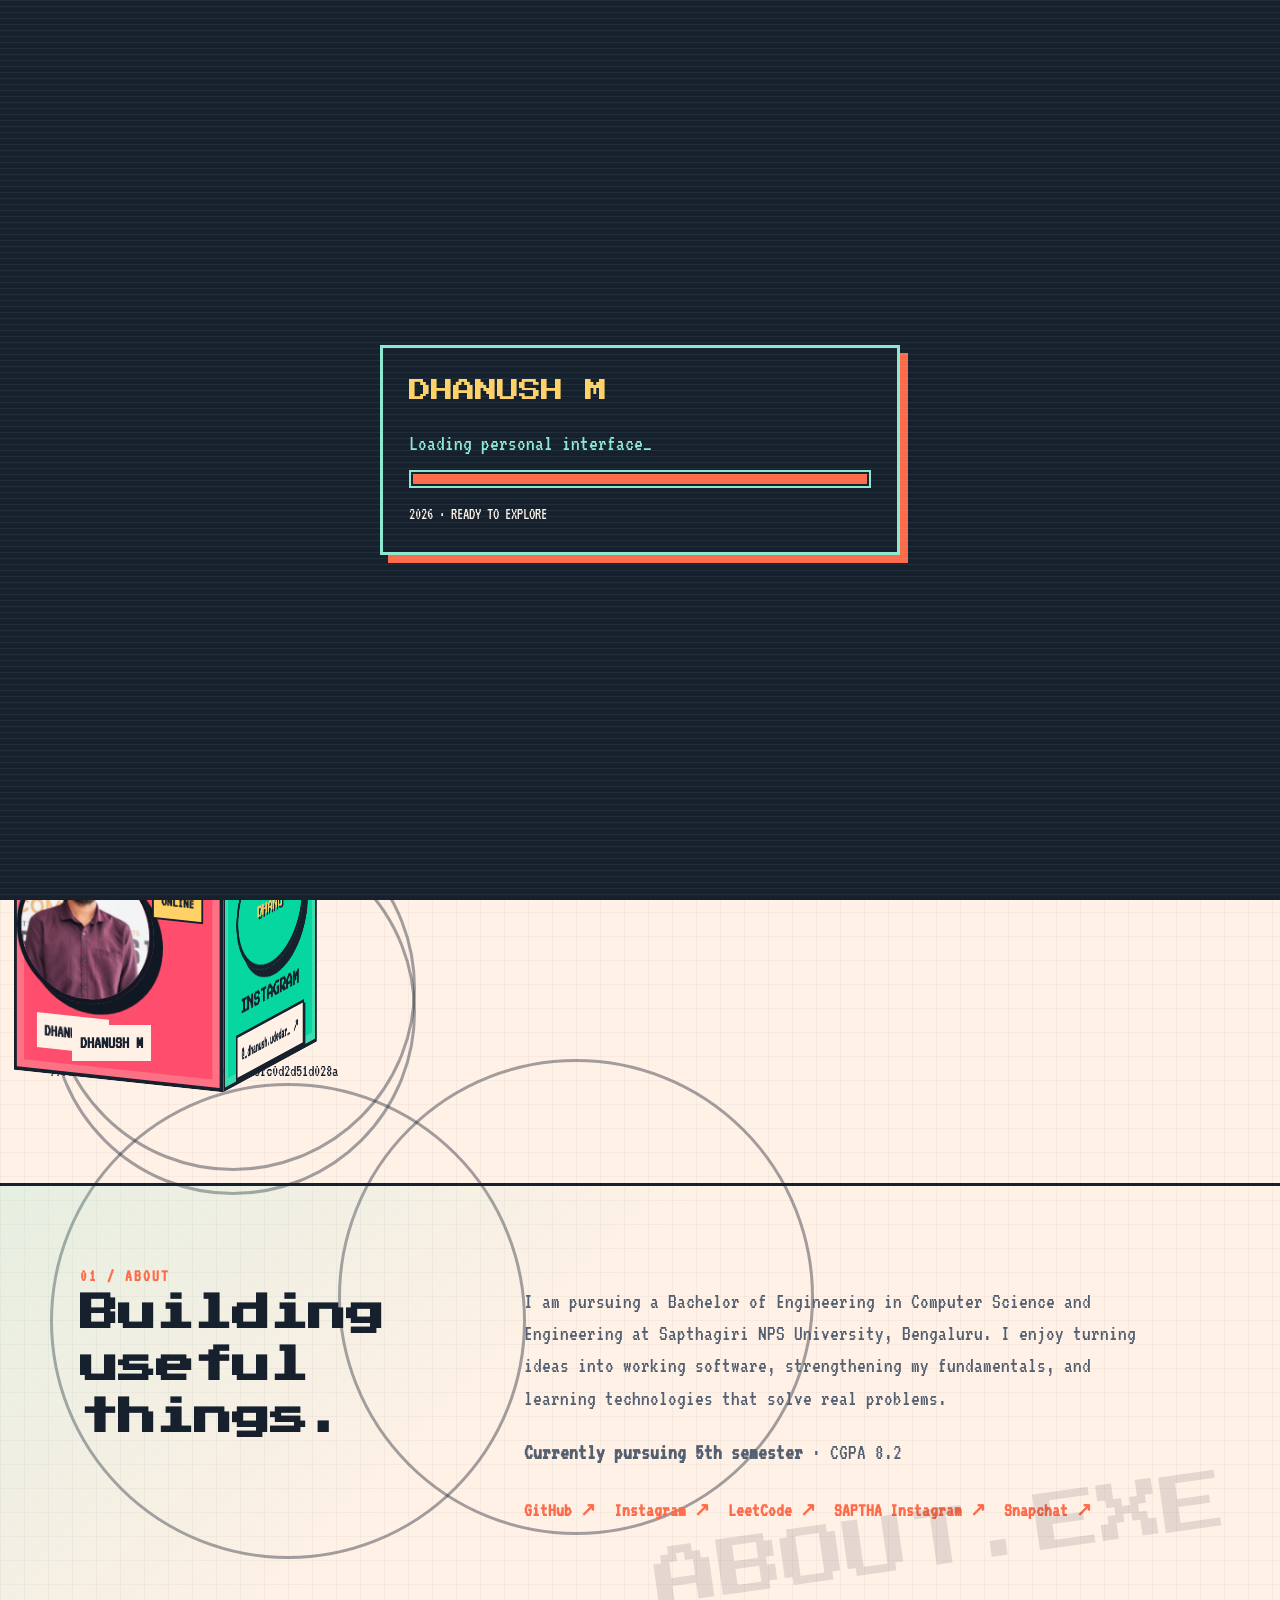
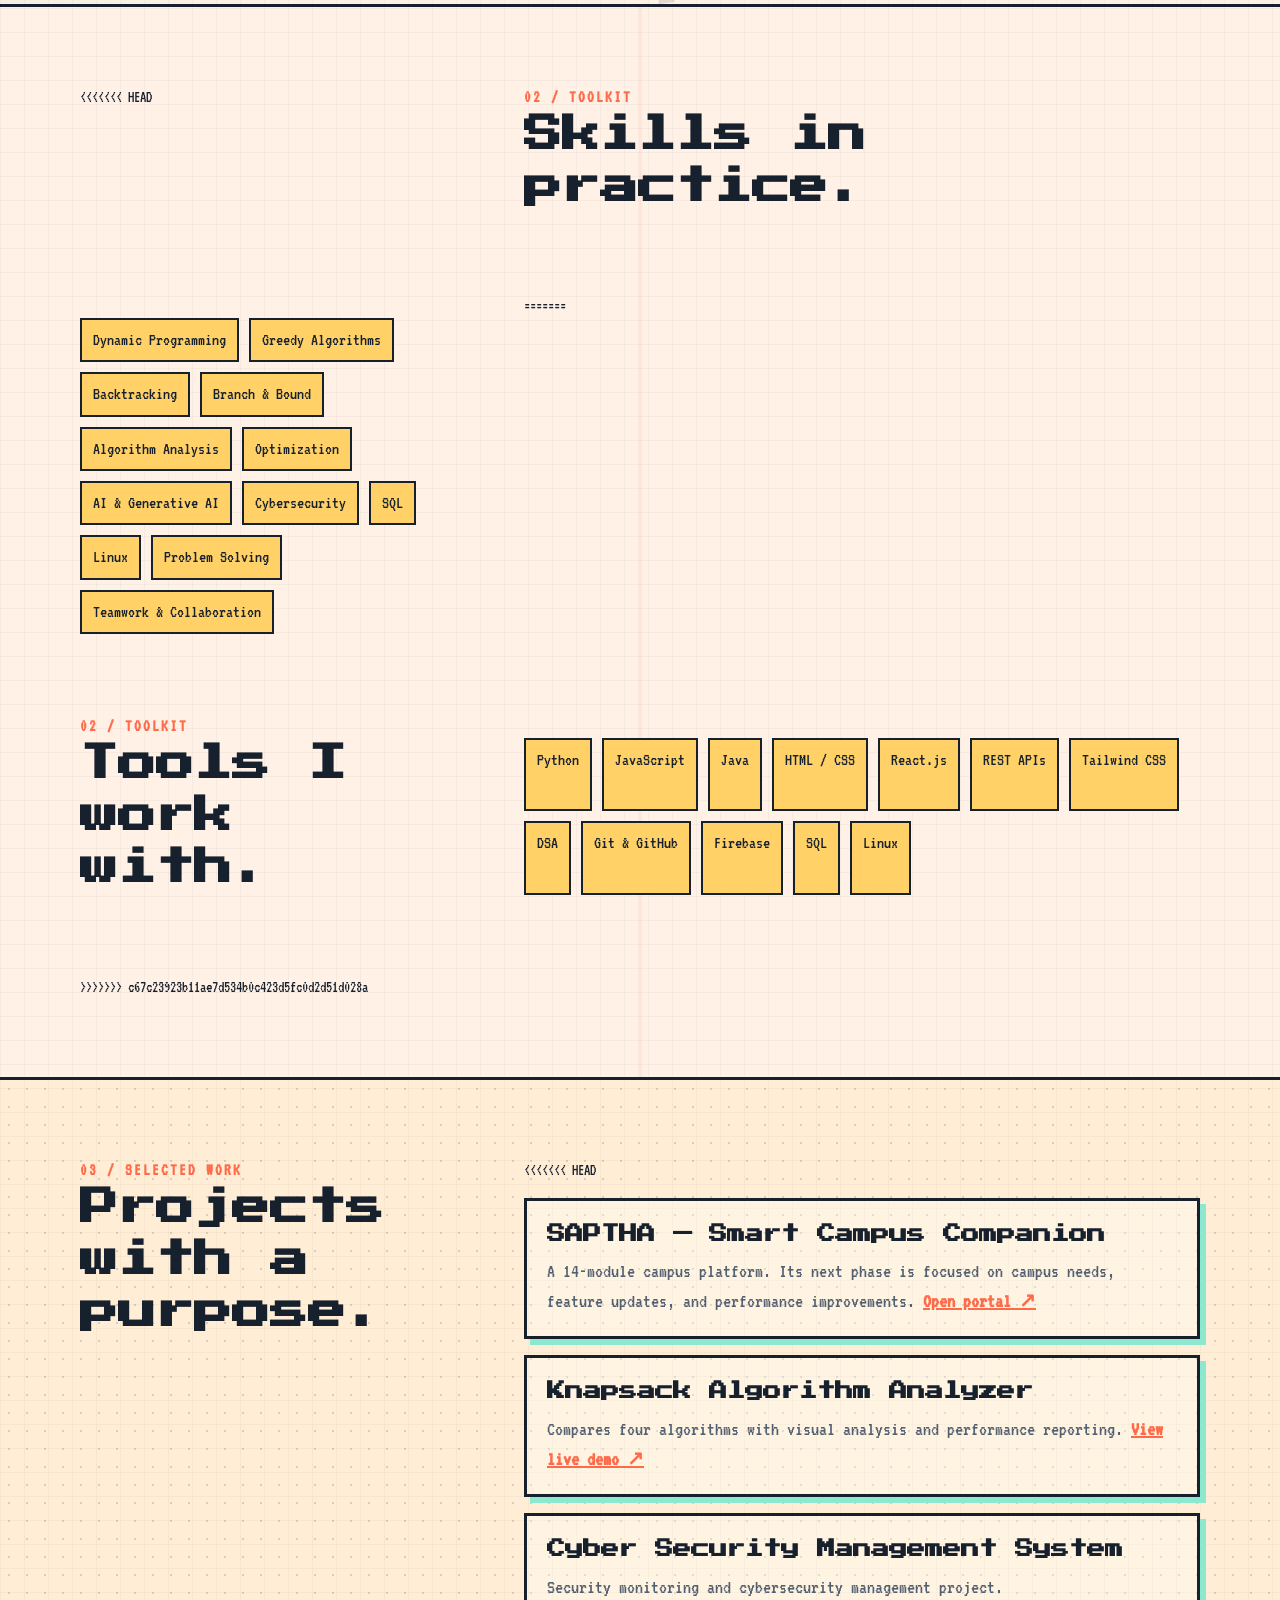
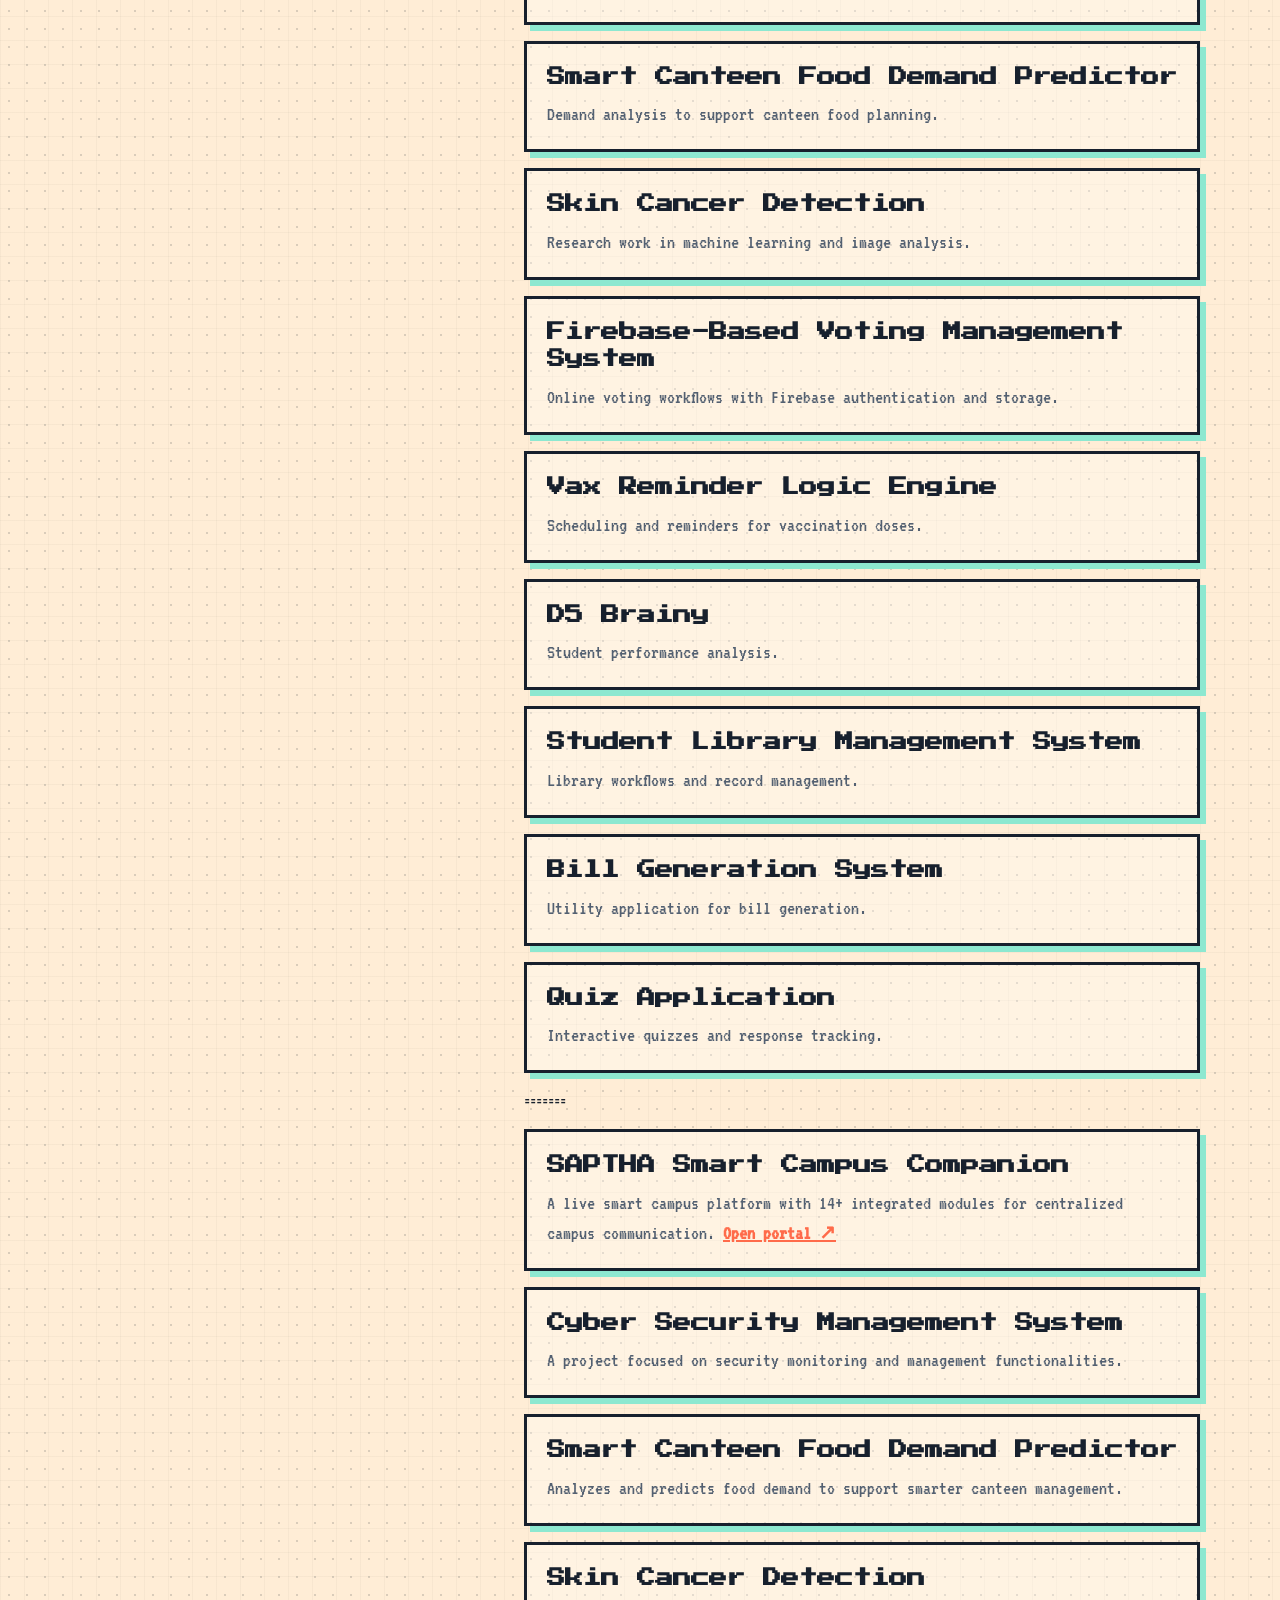
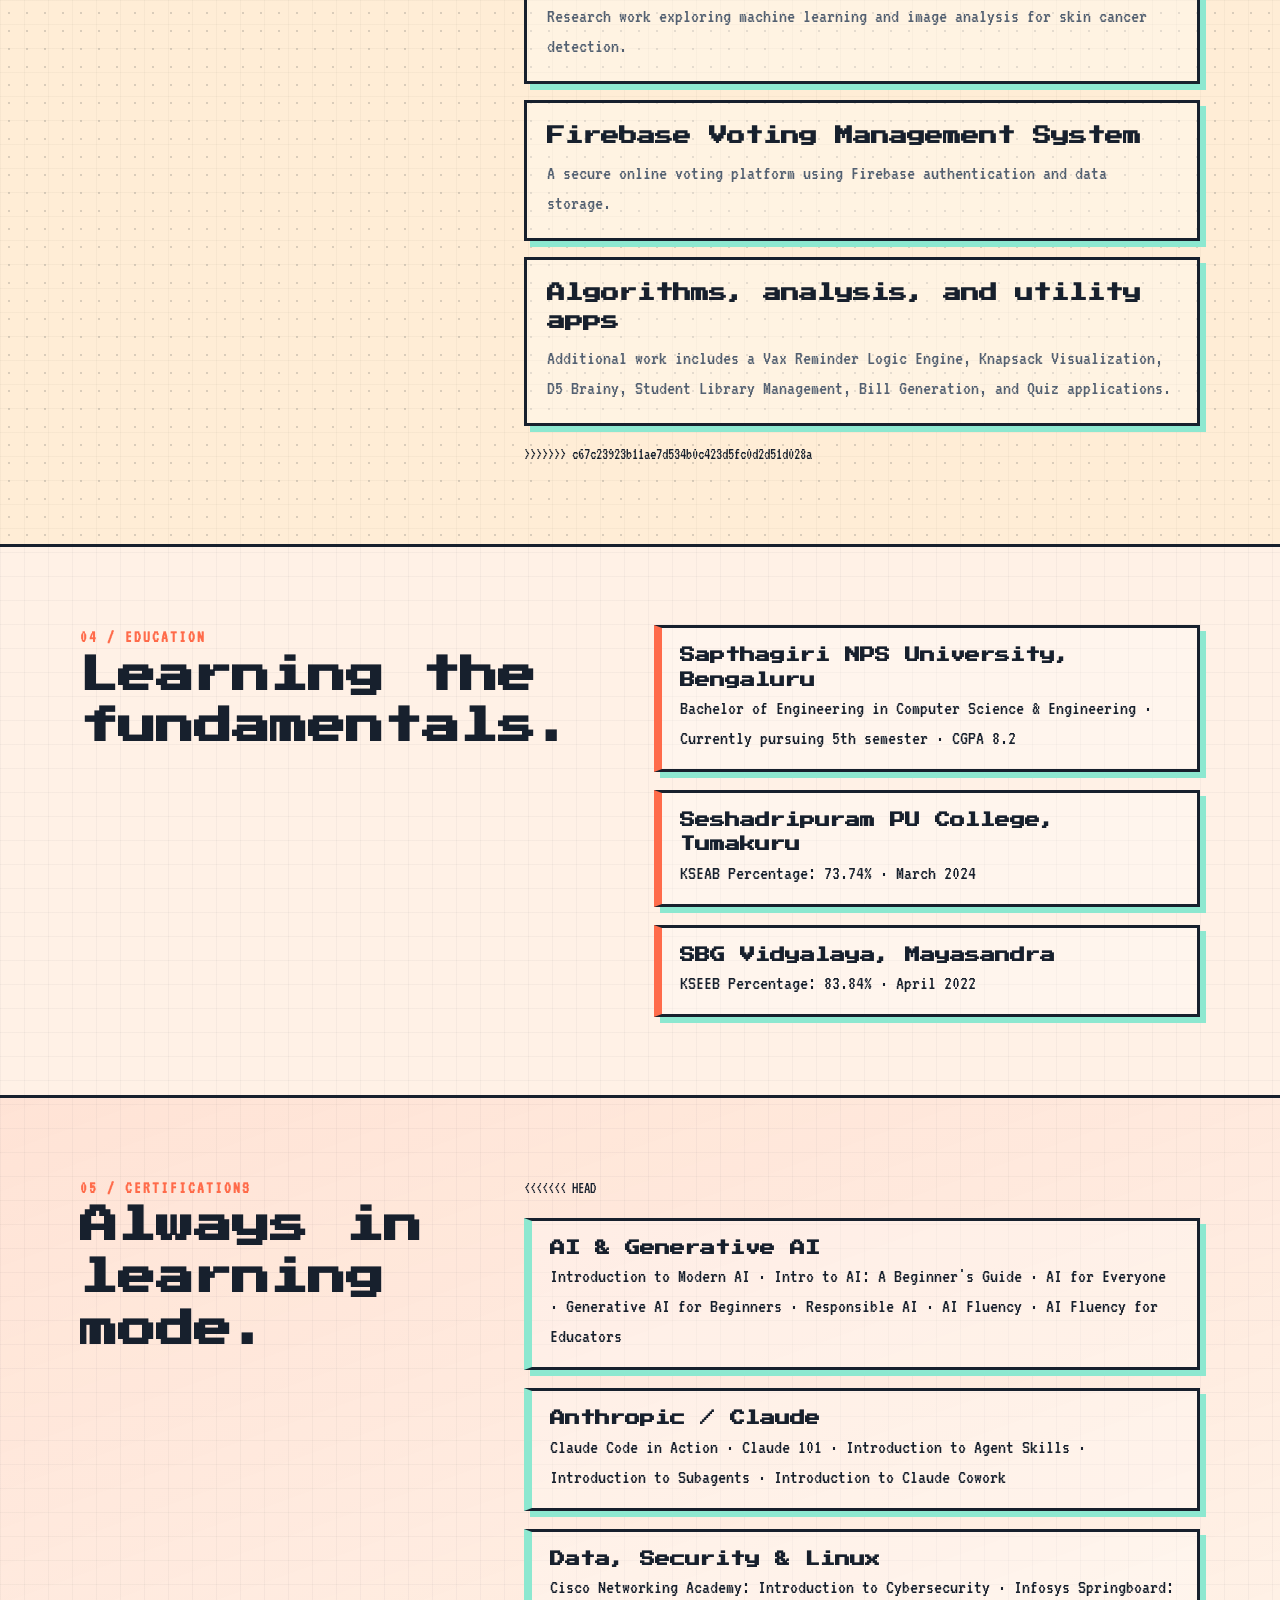
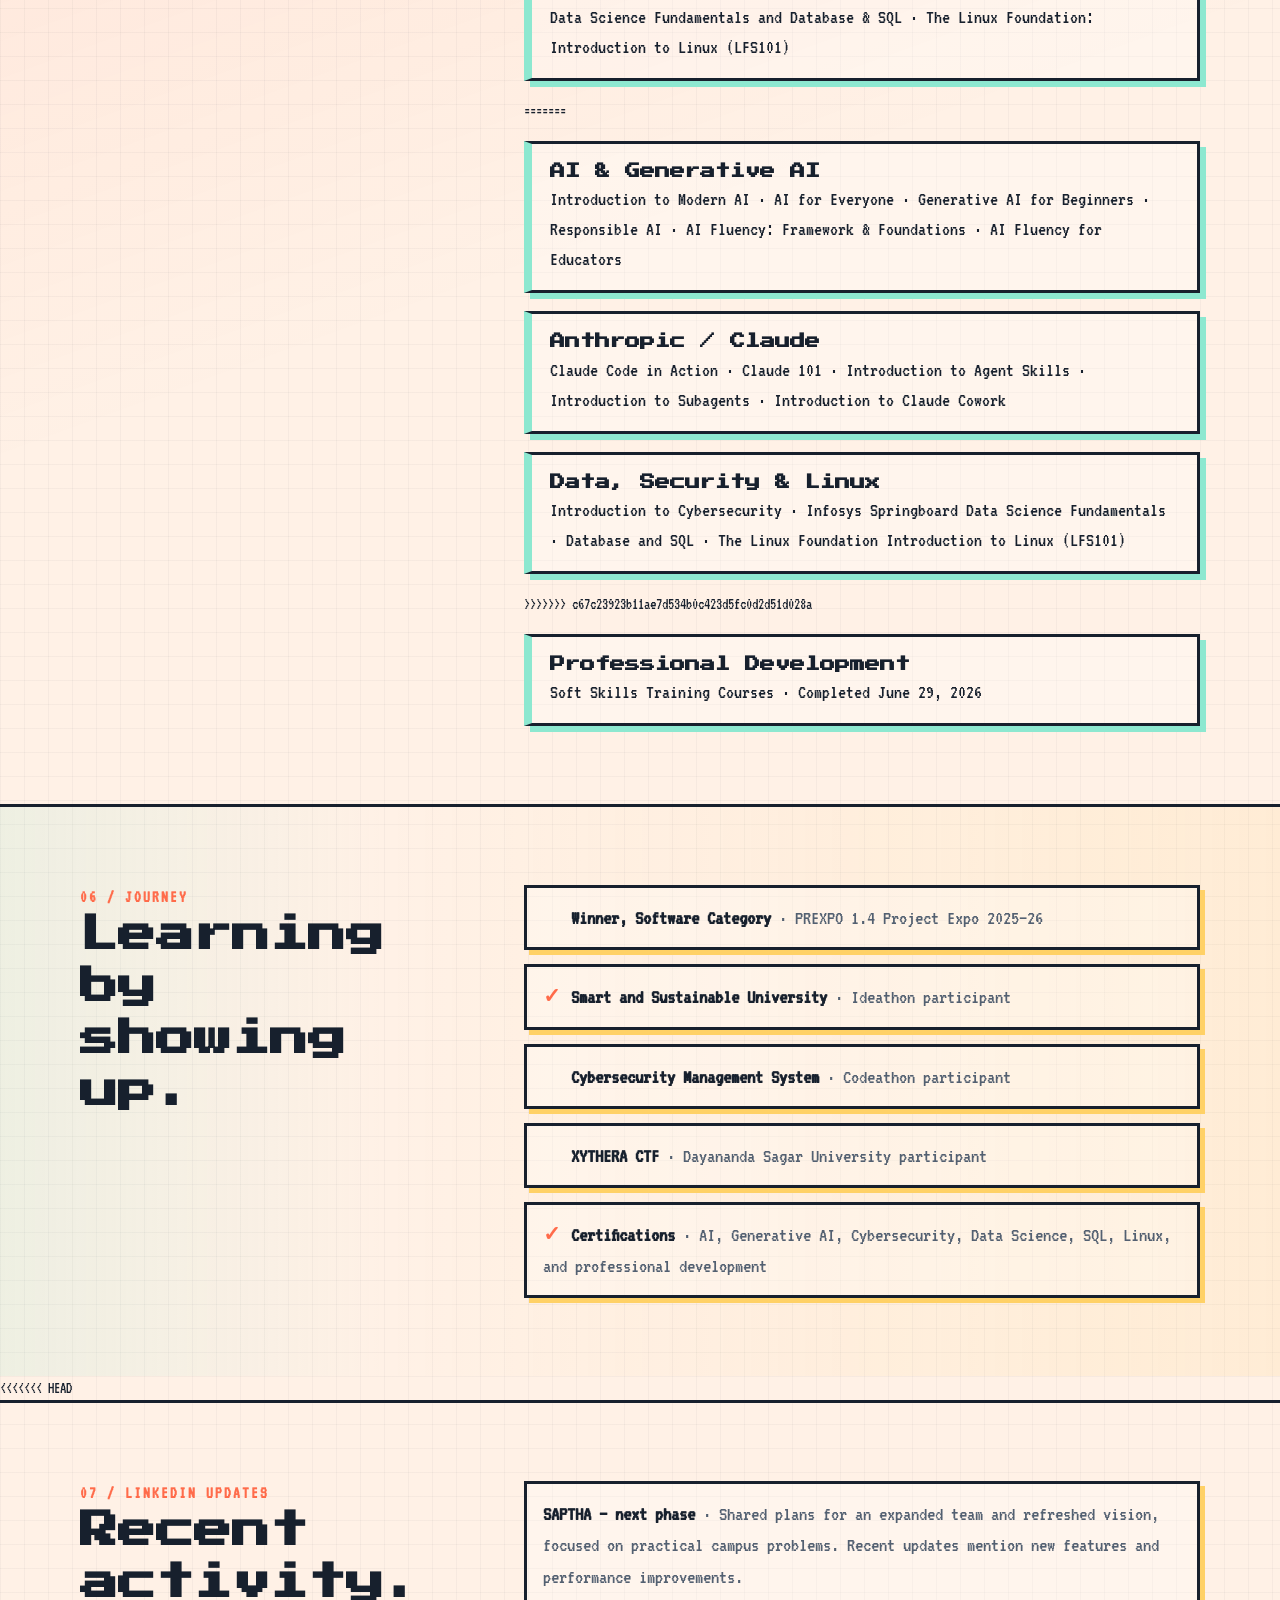
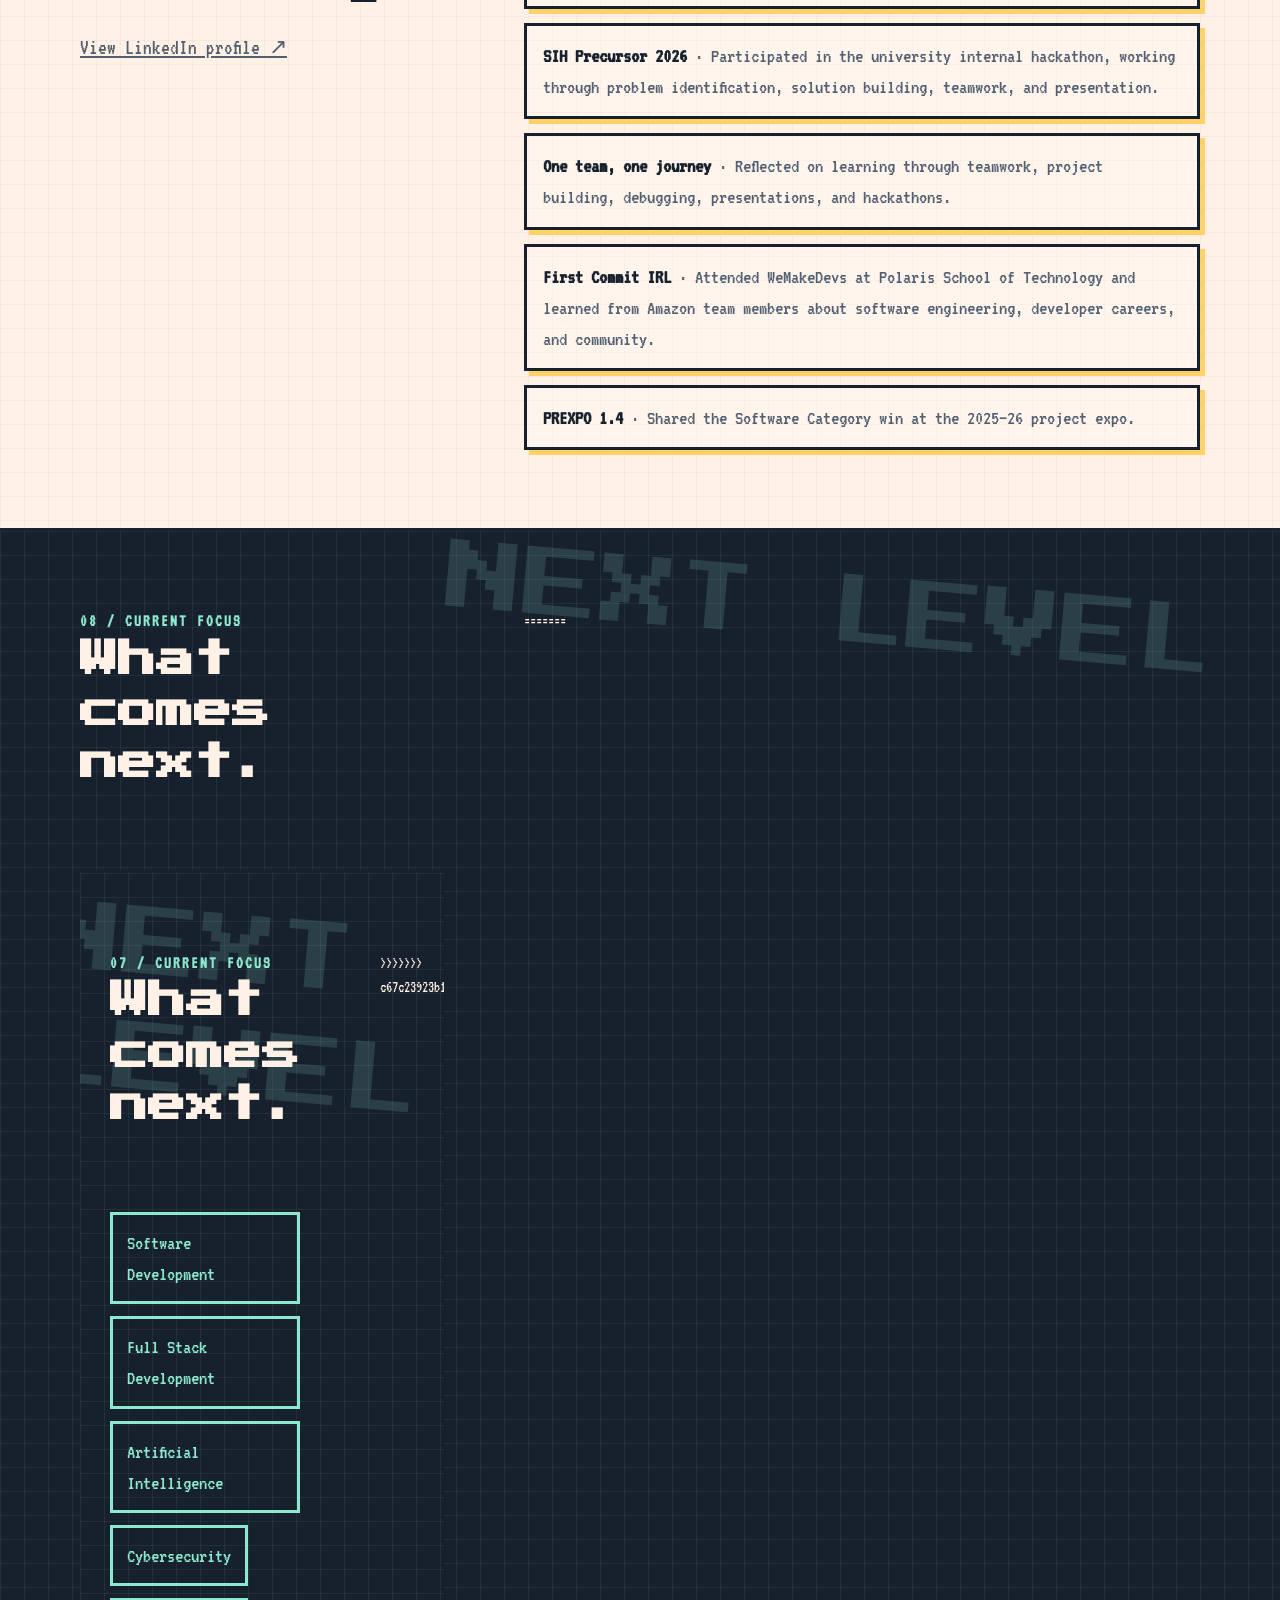
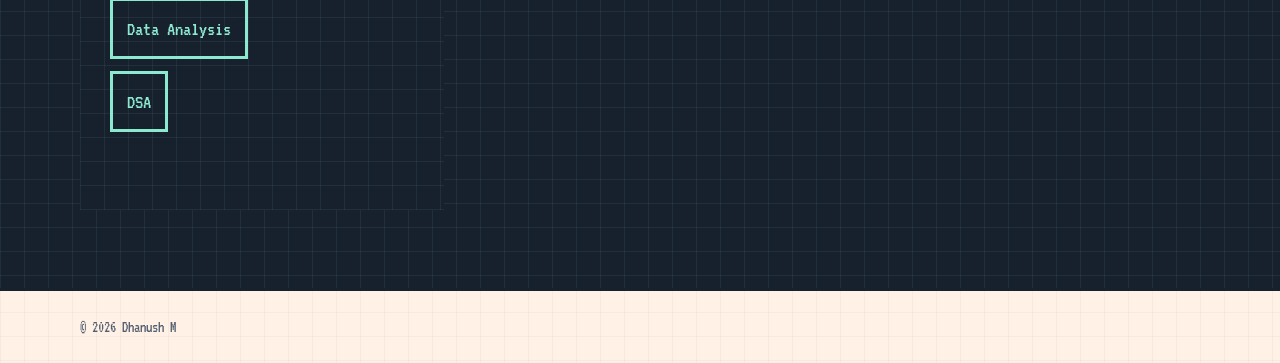
==== commit cc671f83: "Merge remote and local files" ====
--- a/index.html
+++ b/index.html
@@ -75,11 +75,45 @@
 		.button { display: inline-flex; align-items: center; gap: 11px; padding: 14px 18px; border: 3px solid var(--ink); border-radius: 0; background: var(--coral); color: var(--ink); font-size: 1.15rem; font-weight: 700; text-decoration: none; box-shadow: 5px 5px 0 var(--ink); transition: transform .15s, box-shadow .15s; }
 		.button:hover { background: var(--yellow); transform: translate(3px, 3px); box-shadow: 2px 2px 0 var(--ink); }
 		.button svg { width: 16px; height: 16px; }
+<<<<<<< HEAD
 		.portrait { position: relative; width: 100%; aspect-ratio: 3 / 4; border: 3px solid var(--ink); background: var(--mint); overflow: hidden; box-shadow: 10px 10px 0 var(--coral); }
 		.profile-image { position: absolute; inset: 0; width: 100%; height: 100%; object-fit: cover; object-position: center; filter: saturate(.9) contrast(1.04); }
 		@keyframes social-pulse { 0%, 100% { rotate: -2deg; } 50% { rotate: 2deg; } }
 		.console-label { position: absolute; bottom: 22px; left: 22px; z-index: 1; padding: 5px 8px; color: var(--ink); background: var(--paper); font-size: 1.1rem; font-weight: 700; text-transform: uppercase; }
 		@keyframes float { 0%, 100% { translate: 0 0; } 50% { translate: 0 -12px; } }
+=======
+		.portrait { position: relative; min-height: 410px; display: grid; place-items: center; border: 3px solid var(--ink); background-color: var(--mint); background-image: linear-gradient(rgba(23,32,45,.16) 2px, transparent 2px), linear-gradient(90deg, rgba(23,32,45,.16) 2px, transparent 2px); background-size: 32px 32px; overflow: hidden; box-shadow: 10px 10px 0 var(--coral); perspective: 900px; cursor: crosshair; }
+		.portrait::before, .portrait::after { content: ""; position: absolute; border: 3px solid rgba(23,32,45,.4); border-radius: 50%; pointer-events: none; }
+		.portrait::before { width: 360px; height: 360px; animation: orbit 12s linear infinite; }
+		.portrait::after { width: 470px; height: 470px; animation: orbit 18s linear reverse infinite; }
+		.console-3d { position: relative; z-index: 1; width: 230px; height: 230px; transform-style: preserve-3d; transform: rotateX(-14deg) rotateY(-24deg); transition: transform .12s ease-out; animation: cube-spin 14s linear infinite; }
+		.console-face { position: absolute; inset: 0; display: grid; place-items: center; border: 4px solid var(--ink); background: var(--cube-1); box-shadow: inset 0 0 0 8px rgba(247,240,220,.22); backface-visibility: hidden; transition: background-color .8s ease; }
+		.console-face::before { content: "DHANU"; display: grid; place-items: center; width: 156px; height: 122px; border: 5px solid var(--ink); border-radius: 50%; color: var(--yellow); font-family: "Press Start 2P", monospace; font-size: .78rem; letter-spacing: .04em; text-align: center; text-shadow: 3px 3px 0 var(--ink); box-shadow: 10px 10px 0 var(--ink); animation: wordmark-glitch 2.8s steps(1, end) infinite; }
+		.console-face.front::before { display: none; }
+		.profile-image { width: 150px; height: 150px; border: 5px solid var(--ink); border-radius: 50%; object-fit: cover; object-position: center; image-rendering: auto; box-shadow: 10px 10px 0 var(--ink); filter: saturate(.82) contrast(1.08); }
+		.console-face.front { transform: translateZ(115px); }
+		.console-face.back { transform: rotateY(180deg) translateZ(115px); background: var(--cube-2); }
+		.console-face.right { transform: rotateY(90deg) translateZ(115px); background: var(--cube-3); }
+		.console-face.left { transform: rotateY(-90deg) translateZ(115px); background: var(--cube-4); }
+		.console-face.top { transform: rotateX(90deg) translateZ(115px); background: var(--cube-5); }
+		.console-face.bottom { transform: rotateX(-90deg) translateZ(115px); background: var(--cube-6); }
+		.instagram-video { width: 100%; height: 100%; border: 0; background: var(--paper); }
+		.instagram-fallback { position: absolute; right: 8px; bottom: 8px; z-index: 2; padding: 3px 6px; border: 2px solid var(--ink); background: var(--yellow); color: var(--ink); font-size: .8rem; font-weight: 700; text-decoration: none; }
+		.social-face { display: flex; flex-direction: column; align-items: center; justify-content: center; gap: 14px; color: var(--ink); text-align: center; }
+		.social-face strong { font-family: "Press Start 2P", monospace; font-size: 1rem; }
+		.social-face a { padding: 8px 10px; border: 3px solid var(--ink); background: var(--paper); color: var(--ink); font-size: 1.05rem; font-weight: 700; text-decoration: none; box-shadow: 4px 4px 0 var(--ink); animation: social-pulse 2.4s ease-in-out infinite; }
+		.social-face a:hover { background: var(--coral); transform: translate(2px, 2px); box-shadow: 2px 2px 0 var(--ink); }
+		.more-socials { gap: 7px; }
+		.more-socials strong { font-size: .8rem; }
+		.more-socials a { padding: 4px 5px; font-size: .75rem; box-shadow: 3px 3px 0 var(--ink); }
+		.console-face.bottom.social-face { color: var(--paper); }
+		@keyframes social-pulse { 0%, 100% { rotate: -2deg; } 50% { rotate: 2deg; } }
+		.console-label { position: absolute; bottom: 22px; left: 22px; color: var(--ink); font-size: 1.1rem; font-weight: 700; text-transform: uppercase; }
+		.console-status { position: absolute; top: 18px; right: 18px; padding: 5px 8px; border: 2px solid var(--ink); background: var(--yellow); font-size: .95rem; font-weight: 700; }
+		@keyframes float { 0%, 100% { translate: 0 0; } 50% { translate: 0 -12px; } }
+		@keyframes cube-spin { from { transform: rotateX(-14deg) rotateY(-24deg) rotateZ(0deg); } to { transform: rotateX(346deg) rotateY(336deg) rotateZ(360deg); } }
+		@keyframes wordmark-glitch { 0%, 82%, 100% { color: var(--yellow); transform: translate(0, 0); text-shadow: 3px 3px 0 var(--ink); } 84% { color: var(--mint); transform: translate(3px, -2px); text-shadow: -3px 2px 0 var(--coral), 3px 3px 0 var(--ink); } 86% { color: var(--coral); transform: translate(-2px, 2px); text-shadow: 3px -2px 0 var(--mint), 3px 3px 0 var(--ink); } 88% { color: var(--yellow); transform: translate(0, 0); text-shadow: 3px 3px 0 var(--ink); } }
+>>>>>>> c67c23923b11ae7d534b0c423d5fc0d2d51d028a
 		@keyframes orbit { to { rotate: 360deg; } }
 		@keyframes blink { 50% { opacity: .35; } }
 		.section { border-top: 3px solid var(--ink); padding: 78px 0; }
@@ -163,10 +197,25 @@
 			.shell { padding: 0 20px; }
 			.nav-links { gap: 14px; font-size: .76rem; }
 			.hero { display: flex; flex-direction: column; align-items: stretch; gap: 42px; padding: 65px 0 75px; }
+<<<<<<< HEAD
+=======
+			.portrait { min-height: 300px; }
+>>>>>>> c67c23923b11ae7d534b0c423d5fc0d2d51d028a
 			.initials { font-size: 6rem; }
 			.section { padding: 58px 0; }
 			.section-grid { grid-template-columns: 1fr; gap: 28px; }
 			.content-grid { grid-template-columns: 1fr; gap: 28px; }
+<<<<<<< HEAD
+=======
+			.console-3d { width: 170px; height: 170px; }
+			.console-face.front { transform: translateZ(85px); }
+			.console-face.back { transform: rotateY(180deg) translateZ(85px); }
+			.console-face.right { transform: rotateY(90deg) translateZ(85px); }
+			.console-face.left { transform: rotateY(-90deg) translateZ(85px); }
+			.console-face.top { transform: rotateX(90deg) translateZ(85px); }
+			.console-face.bottom { transform: rotateX(-90deg) translateZ(85px); }
+			.console-face::before { width: 112px; height: 88px; font-size: .55rem; }
+>>>>>>> c67c23923b11ae7d534b0c423d5fc0d2d51d028a
 			.modal-card { padding: 22px; }
 		}
 		@media (prefers-reduced-motion: reduce) {
@@ -216,9 +265,21 @@
 					<button class="tool-button" id="crt-toggle" type="button" aria-pressed="false">[ CRT MODE ]</button>
 				</div>
 			</div>
+<<<<<<< HEAD
 			<div class="portrait" aria-label="Portrait of Dhanush M">
 				<img class="profile-image" src="profile.jpeg" alt="Portrait of Dhanush M">
 				<span class="console-label">Dhanush M</span>
+=======
+			<div class="portrait" id="portrait" aria-label="Interactive 3D visual. Move your pointer to rotate the console.">
+				<div class="console-3d" id="console-3d">
+					<div class="console-face front"><img class="profile-image" src="profile.jpeg" alt="Portrait of Dhanush M"><span class="console-status">ONLINE</span><span class="console-label">Dhanush M</span></div>
+					<div class="console-face back"><iframe class="instagram-video" src="https://www.instagram.com/p/DZP1oKOJCV9/embed/?autoplay=1" title="Dhanush Instagram video" allow="autoplay; encrypted-media; picture-in-picture" allowfullscreen loading="eager"></iframe><a class="instagram-fallback" href="https://www.instagram.com/p/DZP1oKOJCV9/" target="_blank" rel="noopener noreferrer">OPEN VIDEO ↗</a></div>
+					<div class="console-face right social-face"><strong>INSTAGRAM</strong><a data-say="Opening Dhanush's Instagram profile." href="https://www.instagram.com/_dhanush.udedar_/" target="_blank" rel="noopener noreferrer">@_dhanush.udedar_ ↗</a></div>
+					<div class="console-face left social-face"><strong>GITHUB</strong><a data-say="Opening Dhanush's GitHub profile." href="https://github.com/dhanugagan" target="_blank" rel="noopener noreferrer">@dhanugagan ↗</a></div>
+					<div class="console-face top social-face"><strong>LINKEDIN</strong><a data-say="Opening Dhanush's LinkedIn profile." href="https://www.linkedin.com/in/dhanush-m-9888b440a" target="_blank" rel="noopener noreferrer">Dhanush M ↗</a></div>
+					<div class="console-face bottom social-face more-socials"><strong>MORE LINKS</strong><a data-say="Opening Dhanush's LeetCode profile." href="https://leetcode.com/u/DhanushX20/" target="_blank" rel="noopener noreferrer">LEETCODE ↗</a><a data-say="Opening the SAPTHA NPSU Instagram profile." href="https://www.instagram.com/saptha_snpsu/" target="_blank" rel="noopener noreferrer">SAPTHA ↗</a><a data-say="Opening Dhanush's Snapchat profile." href="https://www.snapchat.com/add/dhanush_udedar" target="_blank" rel="noopener noreferrer">SNAPCHAT ↗</a></div>
+				</div>
+>>>>>>> c67c23923b11ae7d534b0c423d5fc0d2d51d028a
 			</div>
 		</section>
 
@@ -241,8 +302,15 @@
 
 		<section class="section" id="skills">
 			<div class="shell content-grid">
+<<<<<<< HEAD
 				<div><div class="eyebrow">02 / Toolkit</div><h2>Skills in practice.</h2></div>
 				<div class="skills"><span class="skill">Dynamic Programming</span><span class="skill">Greedy Algorithms</span><span class="skill">Backtracking</span><span class="skill">Branch &amp; Bound</span><span class="skill">Algorithm Analysis</span><span class="skill">Optimization</span><span class="skill">AI &amp; Generative AI</span><span class="skill">Cybersecurity</span><span class="skill">SQL</span><span class="skill">Linux</span><span class="skill">Problem Solving</span><span class="skill">Teamwork &amp; Collaboration</span></div>
+=======
+				<div><div class="eyebrow">02 / Toolkit</div><h2>Tools I work with.</h2></div>
+				<div class="skills">
+					<span class="skill">Python</span><span class="skill">JavaScript</span><span class="skill">Java</span><span class="skill">HTML / CSS</span><span class="skill">React.js</span><span class="skill">REST APIs</span><span class="skill">Tailwind CSS</span><span class="skill">DSA</span><span class="skill">Git &amp; GitHub</span><span class="skill">Firebase</span><span class="skill">SQL</span><span class="skill">Linux</span>
+				</div>
+>>>>>>> c67c23923b11ae7d534b0c423d5fc0d2d51d028a
 			</div>
 		</section>
 
@@ -250,6 +318,7 @@
 			<div class="shell content-grid">
 				<div><div class="eyebrow">03 / Selected work</div><h2>Projects with a purpose.</h2></div>
 				<div class="project-list">
+<<<<<<< HEAD
 					<article class="project" tabindex="0" data-title="SAPTHA — Smart Campus Companion" data-detail="A unified digital campus platform with 14 modules, student/coordinator/admin portals, SRN-personalized academic resources, and security and scale priorities. The LinkedIn project roadmap includes a native app, AI chatbot, LMS integration, digital certificates, analytics, and campus ERP integration."><h3>SAPTHA — Smart Campus Companion</h3><p>A 14-module campus platform. Its next phase is focused on campus needs, feature updates, and performance improvements. <a href="https://sapthasnpsuportal.vercel.app/" target="_blank" rel="noopener noreferrer">Open portal ↗</a></p></article>
 					<article class="project" tabindex="0" data-title="Knapsack Algorithm Analyzer" data-detail="Interactive 0/1 Knapsack analysis comparing Dynamic Programming, Greedy, Backtracking, and Branch &amp; Bound, with DP visualization, benchmarking, complexity analysis, execution history, and analytical reporting."><h3>Knapsack Algorithm Analyzer</h3><p>Compares four algorithms with visual analysis and performance reporting. <a href="https://knapsack-optimization-system.vercel.app/KnapAnalyzer" target="_blank" rel="noopener noreferrer">View live demo ↗</a></p></article>
 					<article class="project" tabindex="0" data-title="Cyber Security Management System" data-detail="A cybersecurity management system project focused on security monitoring and management functionalities."><h3>Cyber Security Management System</h3><p>Security monitoring and cybersecurity management project.</p></article>
@@ -261,6 +330,14 @@
 					<article class="project" tabindex="0" data-title="Student Library Management System" data-detail="A system for managing student library workflows and records."><h3>Student Library Management System</h3><p>Library workflows and record management.</p></article>
 					<article class="project" tabindex="0" data-title="Bill Generation System" data-detail="A utility application for generating bills."><h3>Bill Generation System</h3><p>Utility application for bill generation.</p></article>
 					<article class="project" tabindex="0" data-title="Quiz Application" data-detail="An application for presenting quiz questions and tracking responses."><h3>Quiz Application</h3><p>Interactive quizzes and response tracking.</p></article>
+=======
+					<article class="project" tabindex="0" data-title="SAPTHA Smart Campus Companion" data-detail="A live web-based smart campus platform focused on centralized campus communication, with 14 plus integrated modules in Phase 1."><h3>SAPTHA Smart Campus Companion</h3><p>A live smart campus platform with 14+ integrated modules for centralized campus communication. <a data-say="Opening the SAPTHA Smart Campus portal." href="https://sapthasnpsuportal.vercel.app/" target="_blank" rel="noopener noreferrer">Open portal ↗</a></p></article>
+					<article class="project" tabindex="0" data-title="Cyber Security Management System" data-detail="A project focused on security monitoring and management functionalities, selected for the university Codeathon."><h3>Cyber Security Management System</h3><p>A project focused on security monitoring and management functionalities.</p></article>
+					<article class="project" tabindex="0" data-title="Smart Canteen Food Demand Predictor" data-detail="A data-focused project that analyzes and predicts food demand for smarter canteen management."><h3>Smart Canteen Food Demand Predictor</h3><p>Analyzes and predicts food demand to support smarter canteen management.</p></article>
+					<article class="project" tabindex="0" data-title="Skin Cancer Detection" data-detail="Current research work focused on skin cancer detection using machine learning and image analysis techniques."><h3>Skin Cancer Detection</h3><p>Research work exploring machine learning and image analysis for skin cancer detection.</p></article>
+					<article class="project" tabindex="0" data-title="Firebase Voting Management System" data-detail="A secure online voting platform using Firebase for authentication and data storage."><h3>Firebase Voting Management System</h3><p>A secure online voting platform using Firebase authentication and data storage.</p></article>
+					<article class="project" tabindex="0" data-title="Algorithms, analysis, and utility apps" data-detail="Additional work includes Vax Reminder Logic Engine, Knapsack Visualization, D5 Brainy student performance analysis, Student Library Management, Bill Generation, and Quiz applications."><h3>Algorithms, analysis, and utility apps</h3><p>Additional work includes a Vax Reminder Logic Engine, Knapsack Visualization, D5 Brainy, Student Library Management, Bill Generation, and Quiz applications.</p></article>
+>>>>>>> c67c23923b11ae7d534b0c423d5fc0d2d51d028a
 				</div>
 			</div>
 		</section>
@@ -280,9 +357,15 @@
 			<div class="shell content-grid">
 				<div><div class="eyebrow">05 / Certifications</div><h2>Always in learning mode.</h2></div>
 				<ul class="cert-list">
+<<<<<<< HEAD
 					<li class="cert-item"><strong>AI &amp; Generative AI</strong>Introduction to Modern AI · Intro to AI: A Beginner's Guide · AI for Everyone · Generative AI for Beginners · Responsible AI · AI Fluency · AI Fluency for Educators</li>
 					<li class="cert-item"><strong>Anthropic / Claude</strong>Claude Code in Action · Claude 101 · Introduction to Agent Skills · Introduction to Subagents · Introduction to Claude Cowork</li>
 					<li class="cert-item"><strong>Data, Security &amp; Linux</strong>Cisco Networking Academy: Introduction to Cybersecurity · Infosys Springboard: Data Science Fundamentals and Database &amp; SQL · The Linux Foundation: Introduction to Linux (LFS101)</li>
+=======
+					<li class="cert-item"><strong>AI &amp; Generative AI</strong>Introduction to Modern AI · AI for Everyone · Generative AI for Beginners · Responsible AI · AI Fluency: Framework &amp; Foundations · AI Fluency for Educators</li>
+					<li class="cert-item"><strong>Anthropic / Claude</strong>Claude Code in Action · Claude 101 · Introduction to Agent Skills · Introduction to Subagents · Introduction to Claude Cowork</li>
+					<li class="cert-item"><strong>Data, Security &amp; Linux</strong>Introduction to Cybersecurity · Infosys Springboard Data Science Fundamentals · Database and SQL · The Linux Foundation Introduction to Linux (LFS101)</li>
+>>>>>>> c67c23923b11ae7d534b0c423d5fc0d2d51d028a
 					<li class="cert-item"><strong>Professional Development</strong>Soft Skills Training Courses · Completed June 29, 2026</li>
 				</ul>
 			</div>
@@ -301,6 +384,7 @@
 			</div>
 		</section>
 
+<<<<<<< HEAD
 		<section class="section" id="linkedin-updates">
 			<div class="shell content-grid">
 				<div><div class="eyebrow">07 / LinkedIn updates</div><h2>Recent activity.</h2><p class="section-text"><a href="https://www.linkedin.com/in/dhanush-m-9888b440a" target="_blank" rel="noopener noreferrer">View LinkedIn profile ↗</a></p></div>
@@ -316,6 +400,11 @@
 		<section class="section contact" id="focus">
 			<div class="shell content-grid">
 				<div><div class="eyebrow">08 / Current focus</div><h2>What comes next.</h2></div>
+=======
+		<section class="section contact" id="focus">
+			<div class="shell content-grid">
+				<div><div class="eyebrow">07 / Current focus</div><h2>What comes next.</h2></div>
+>>>>>>> c67c23923b11ae7d534b0c423d5fc0d2d51d028a
 				<div class="focus-strip"><span>Software Development</span><span>Full Stack Development</span><span>Artificial Intelligence</span><span>Cybersecurity</span><span>Data Analysis</span><span>DSA</span></div>
 			</div>
 		</section>
@@ -394,6 +483,19 @@
 			if (!voiceEnabled) window.speechSynthesis.cancel();
 			else speak("AI voice enabled.");
 		});
+<<<<<<< HEAD
+=======
+		const portrait = document.querySelector("#portrait");
+		const console3d = document.querySelector("#console-3d");
+		portrait.addEventListener("pointermove", event => {
+			const bounds = portrait.getBoundingClientRect();
+			const x = (event.clientX - bounds.left) / bounds.width - .5;
+			const y = (event.clientY - bounds.top) / bounds.height - .5;
+			console3d.style.animationPlayState = "paused";
+			console3d.style.transform = `rotateX(${-y * 30 - 14}deg) rotateY(${x * 40 - 24}deg)`;
+		});
+		portrait.addEventListener("pointerleave", () => { console3d.style.transform = ""; console3d.style.animationPlayState = "running"; });
+>>>>>>> c67c23923b11ae7d534b0c423d5fc0d2d51d028a
 		document.querySelector("#welcome-button").addEventListener("click", event => { playClick(760, "square", .2); speak(event.currentTarget.dataset.say); });
 		const bootScreen = document.querySelector("#boot-screen");
 		const finishBoot = () => {
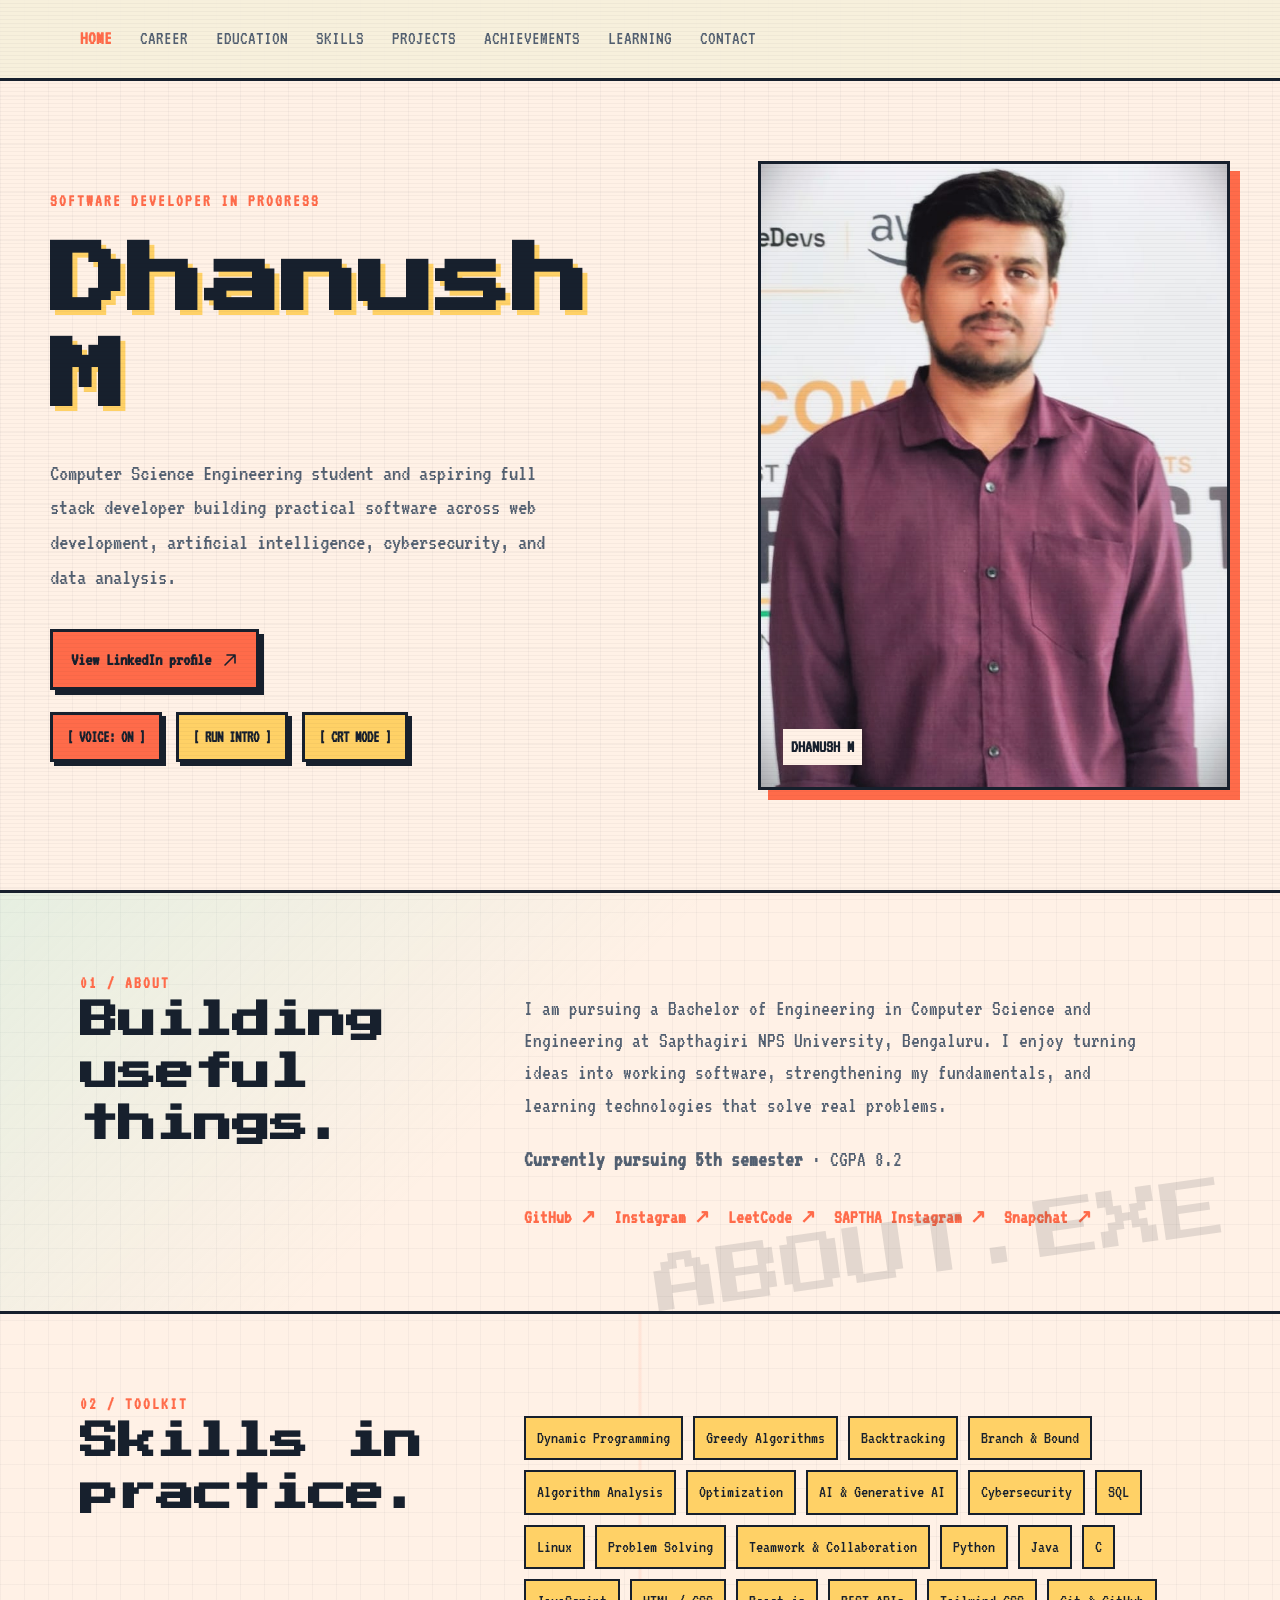
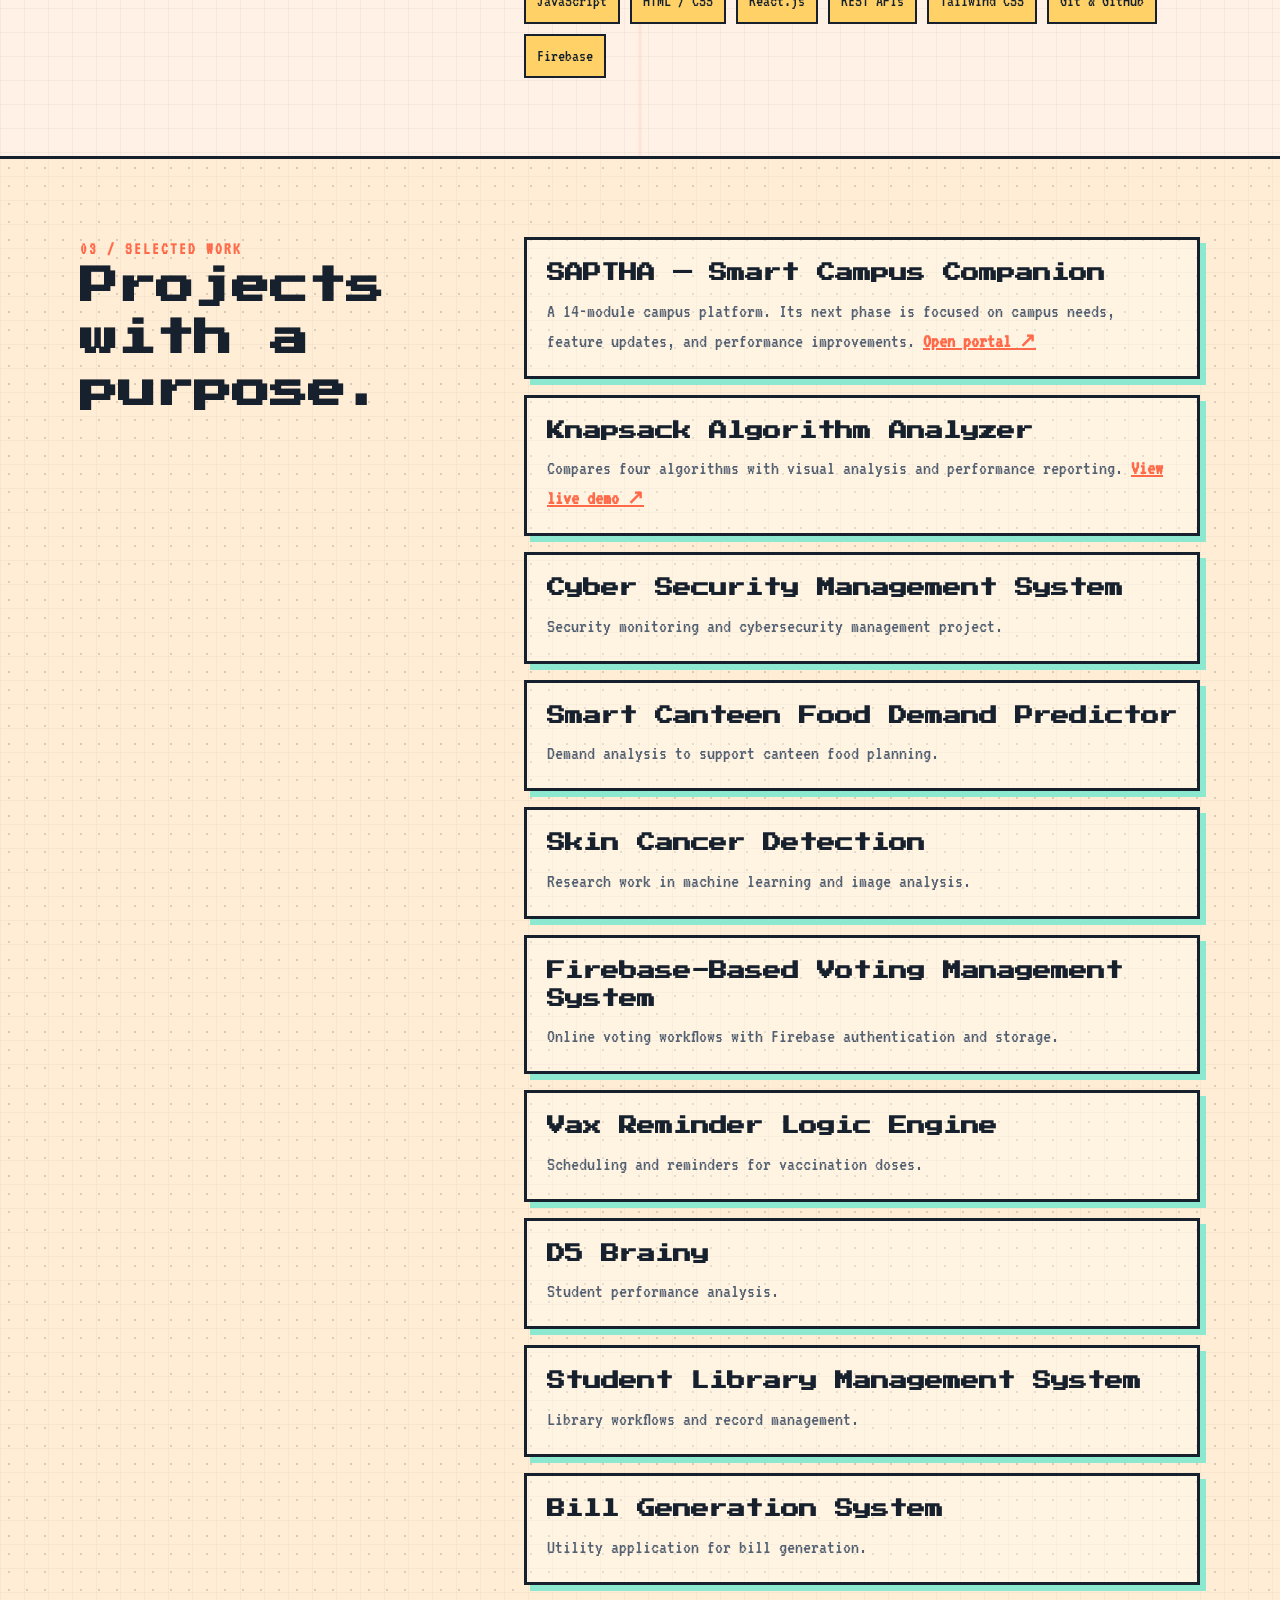
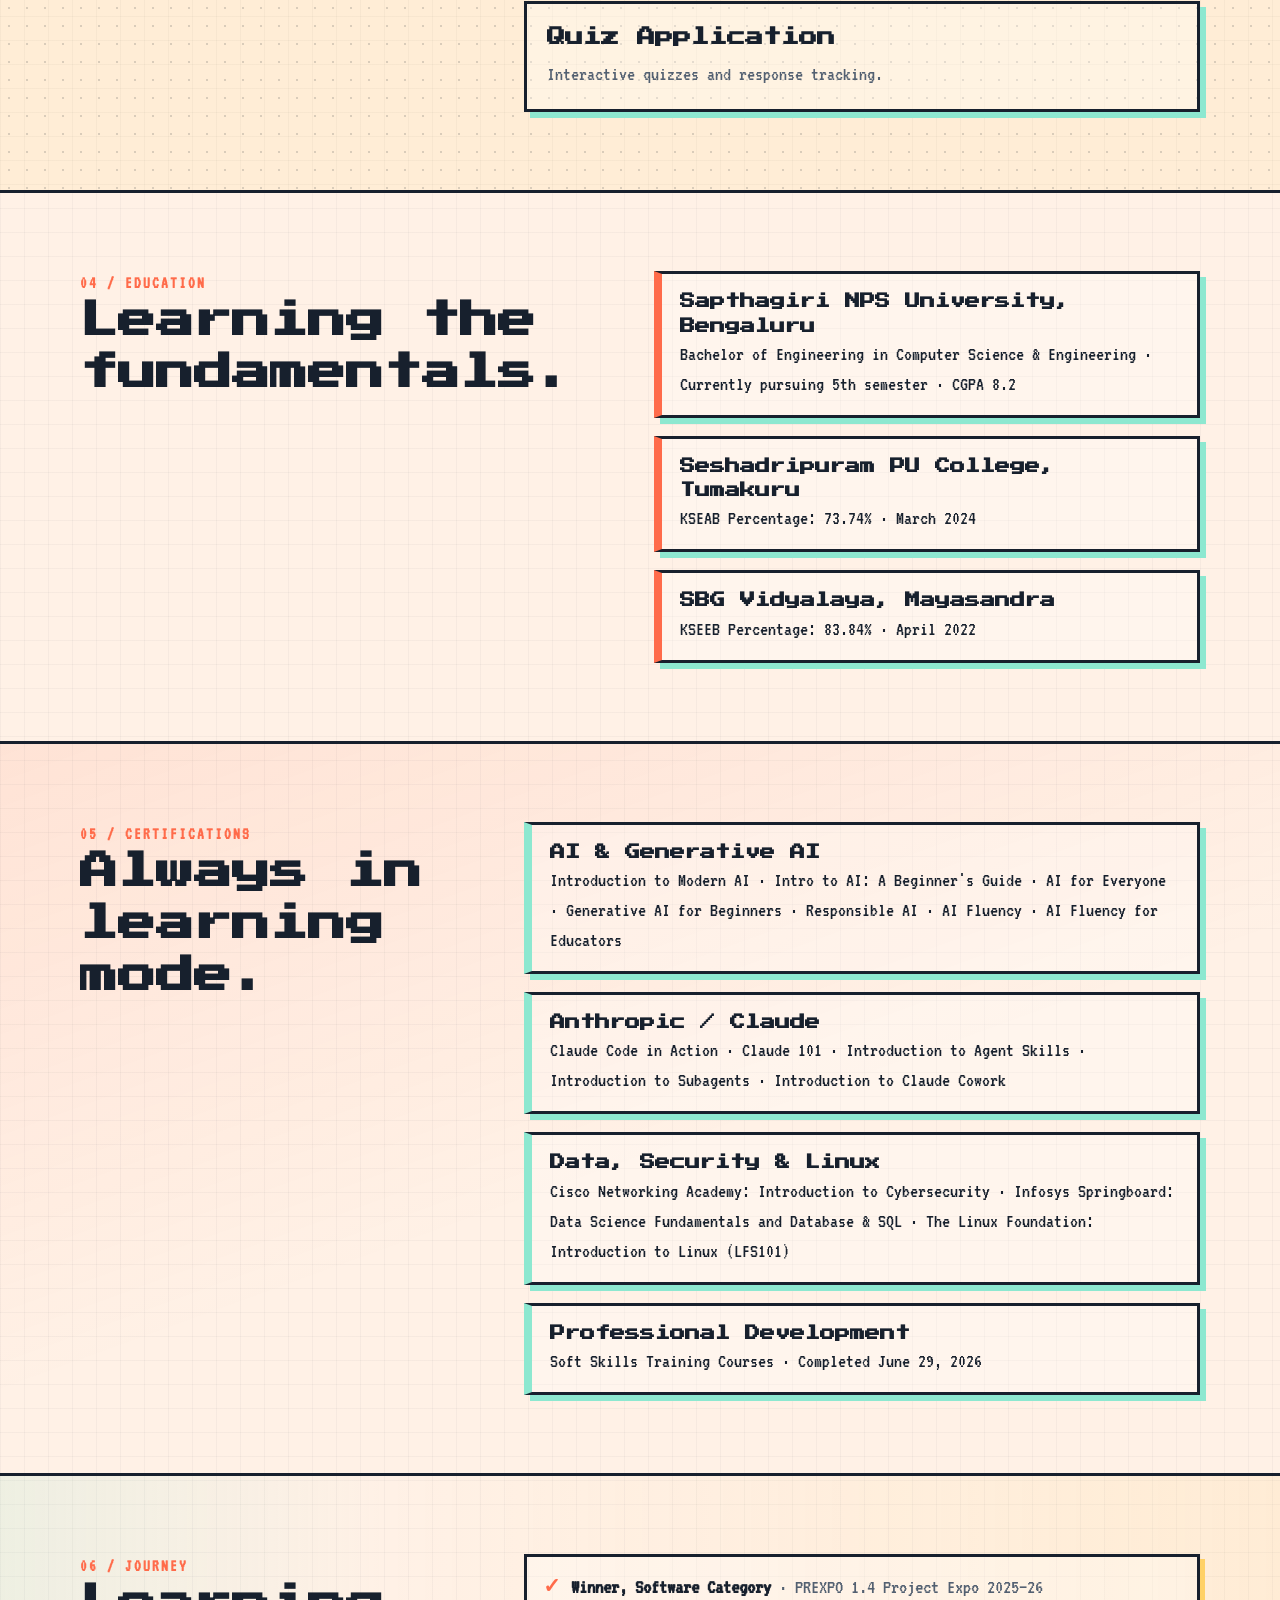
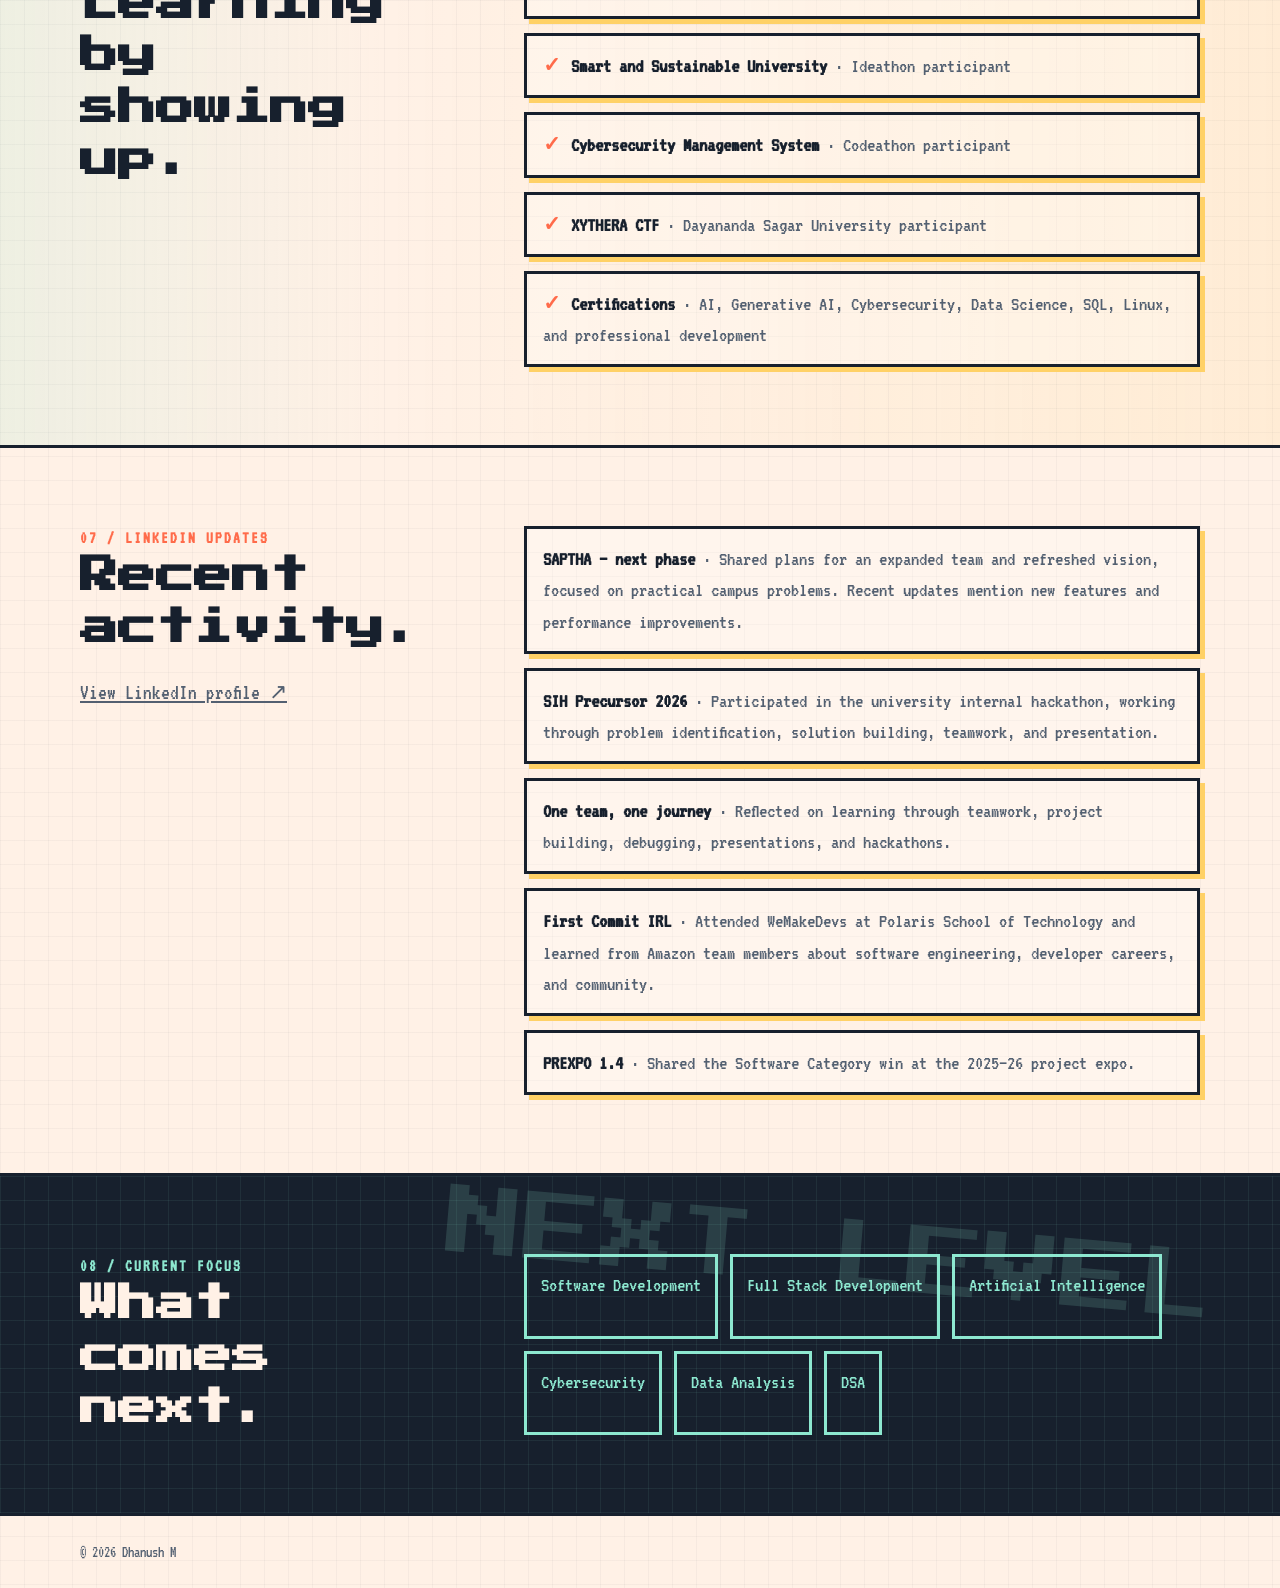
==== commit 32f2d954: "Update project" ====
--- a/index.html
+++ b/index.html
@@ -75,45 +75,11 @@
 		.button { display: inline-flex; align-items: center; gap: 11px; padding: 14px 18px; border: 3px solid var(--ink); border-radius: 0; background: var(--coral); color: var(--ink); font-size: 1.15rem; font-weight: 700; text-decoration: none; box-shadow: 5px 5px 0 var(--ink); transition: transform .15s, box-shadow .15s; }
 		.button:hover { background: var(--yellow); transform: translate(3px, 3px); box-shadow: 2px 2px 0 var(--ink); }
 		.button svg { width: 16px; height: 16px; }
-<<<<<<< HEAD
 		.portrait { position: relative; width: 100%; aspect-ratio: 3 / 4; border: 3px solid var(--ink); background: var(--mint); overflow: hidden; box-shadow: 10px 10px 0 var(--coral); }
 		.profile-image { position: absolute; inset: 0; width: 100%; height: 100%; object-fit: cover; object-position: center; filter: saturate(.9) contrast(1.04); }
 		@keyframes social-pulse { 0%, 100% { rotate: -2deg; } 50% { rotate: 2deg; } }
 		.console-label { position: absolute; bottom: 22px; left: 22px; z-index: 1; padding: 5px 8px; color: var(--ink); background: var(--paper); font-size: 1.1rem; font-weight: 700; text-transform: uppercase; }
 		@keyframes float { 0%, 100% { translate: 0 0; } 50% { translate: 0 -12px; } }
-=======
-		.portrait { position: relative; min-height: 410px; display: grid; place-items: center; border: 3px solid var(--ink); background-color: var(--mint); background-image: linear-gradient(rgba(23,32,45,.16) 2px, transparent 2px), linear-gradient(90deg, rgba(23,32,45,.16) 2px, transparent 2px); background-size: 32px 32px; overflow: hidden; box-shadow: 10px 10px 0 var(--coral); perspective: 900px; cursor: crosshair; }
-		.portrait::before, .portrait::after { content: ""; position: absolute; border: 3px solid rgba(23,32,45,.4); border-radius: 50%; pointer-events: none; }
-		.portrait::before { width: 360px; height: 360px; animation: orbit 12s linear infinite; }
-		.portrait::after { width: 470px; height: 470px; animation: orbit 18s linear reverse infinite; }
-		.console-3d { position: relative; z-index: 1; width: 230px; height: 230px; transform-style: preserve-3d; transform: rotateX(-14deg) rotateY(-24deg); transition: transform .12s ease-out; animation: cube-spin 14s linear infinite; }
-		.console-face { position: absolute; inset: 0; display: grid; place-items: center; border: 4px solid var(--ink); background: var(--cube-1); box-shadow: inset 0 0 0 8px rgba(247,240,220,.22); backface-visibility: hidden; transition: background-color .8s ease; }
-		.console-face::before { content: "DHANU"; display: grid; place-items: center; width: 156px; height: 122px; border: 5px solid var(--ink); border-radius: 50%; color: var(--yellow); font-family: "Press Start 2P", monospace; font-size: .78rem; letter-spacing: .04em; text-align: center; text-shadow: 3px 3px 0 var(--ink); box-shadow: 10px 10px 0 var(--ink); animation: wordmark-glitch 2.8s steps(1, end) infinite; }
-		.console-face.front::before { display: none; }
-		.profile-image { width: 150px; height: 150px; border: 5px solid var(--ink); border-radius: 50%; object-fit: cover; object-position: center; image-rendering: auto; box-shadow: 10px 10px 0 var(--ink); filter: saturate(.82) contrast(1.08); }
-		.console-face.front { transform: translateZ(115px); }
-		.console-face.back { transform: rotateY(180deg) translateZ(115px); background: var(--cube-2); }
-		.console-face.right { transform: rotateY(90deg) translateZ(115px); background: var(--cube-3); }
-		.console-face.left { transform: rotateY(-90deg) translateZ(115px); background: var(--cube-4); }
-		.console-face.top { transform: rotateX(90deg) translateZ(115px); background: var(--cube-5); }
-		.console-face.bottom { transform: rotateX(-90deg) translateZ(115px); background: var(--cube-6); }
-		.instagram-video { width: 100%; height: 100%; border: 0; background: var(--paper); }
-		.instagram-fallback { position: absolute; right: 8px; bottom: 8px; z-index: 2; padding: 3px 6px; border: 2px solid var(--ink); background: var(--yellow); color: var(--ink); font-size: .8rem; font-weight: 700; text-decoration: none; }
-		.social-face { display: flex; flex-direction: column; align-items: center; justify-content: center; gap: 14px; color: var(--ink); text-align: center; }
-		.social-face strong { font-family: "Press Start 2P", monospace; font-size: 1rem; }
-		.social-face a { padding: 8px 10px; border: 3px solid var(--ink); background: var(--paper); color: var(--ink); font-size: 1.05rem; font-weight: 700; text-decoration: none; box-shadow: 4px 4px 0 var(--ink); animation: social-pulse 2.4s ease-in-out infinite; }
-		.social-face a:hover { background: var(--coral); transform: translate(2px, 2px); box-shadow: 2px 2px 0 var(--ink); }
-		.more-socials { gap: 7px; }
-		.more-socials strong { font-size: .8rem; }
-		.more-socials a { padding: 4px 5px; font-size: .75rem; box-shadow: 3px 3px 0 var(--ink); }
-		.console-face.bottom.social-face { color: var(--paper); }
-		@keyframes social-pulse { 0%, 100% { rotate: -2deg; } 50% { rotate: 2deg; } }
-		.console-label { position: absolute; bottom: 22px; left: 22px; color: var(--ink); font-size: 1.1rem; font-weight: 700; text-transform: uppercase; }
-		.console-status { position: absolute; top: 18px; right: 18px; padding: 5px 8px; border: 2px solid var(--ink); background: var(--yellow); font-size: .95rem; font-weight: 700; }
-		@keyframes float { 0%, 100% { translate: 0 0; } 50% { translate: 0 -12px; } }
-		@keyframes cube-spin { from { transform: rotateX(-14deg) rotateY(-24deg) rotateZ(0deg); } to { transform: rotateX(346deg) rotateY(336deg) rotateZ(360deg); } }
-		@keyframes wordmark-glitch { 0%, 82%, 100% { color: var(--yellow); transform: translate(0, 0); text-shadow: 3px 3px 0 var(--ink); } 84% { color: var(--mint); transform: translate(3px, -2px); text-shadow: -3px 2px 0 var(--coral), 3px 3px 0 var(--ink); } 86% { color: var(--coral); transform: translate(-2px, 2px); text-shadow: 3px -2px 0 var(--mint), 3px 3px 0 var(--ink); } 88% { color: var(--yellow); transform: translate(0, 0); text-shadow: 3px 3px 0 var(--ink); } }
->>>>>>> c67c23923b11ae7d534b0c423d5fc0d2d51d028a
 		@keyframes orbit { to { rotate: 360deg; } }
 		@keyframes blink { 50% { opacity: .35; } }
 		.section { border-top: 3px solid var(--ink); padding: 78px 0; }
@@ -197,25 +163,10 @@
 			.shell { padding: 0 20px; }
 			.nav-links { gap: 14px; font-size: .76rem; }
 			.hero { display: flex; flex-direction: column; align-items: stretch; gap: 42px; padding: 65px 0 75px; }
-<<<<<<< HEAD
-=======
-			.portrait { min-height: 300px; }
->>>>>>> c67c23923b11ae7d534b0c423d5fc0d2d51d028a
 			.initials { font-size: 6rem; }
 			.section { padding: 58px 0; }
 			.section-grid { grid-template-columns: 1fr; gap: 28px; }
 			.content-grid { grid-template-columns: 1fr; gap: 28px; }
-<<<<<<< HEAD
-=======
-			.console-3d { width: 170px; height: 170px; }
-			.console-face.front { transform: translateZ(85px); }
-			.console-face.back { transform: rotateY(180deg) translateZ(85px); }
-			.console-face.right { transform: rotateY(90deg) translateZ(85px); }
-			.console-face.left { transform: rotateY(-90deg) translateZ(85px); }
-			.console-face.top { transform: rotateX(90deg) translateZ(85px); }
-			.console-face.bottom { transform: rotateX(-90deg) translateZ(85px); }
-			.console-face::before { width: 112px; height: 88px; font-size: .55rem; }
->>>>>>> c67c23923b11ae7d534b0c423d5fc0d2d51d028a
 			.modal-card { padding: 22px; }
 		}
 		@media (prefers-reduced-motion: reduce) {
@@ -265,21 +216,9 @@
 					<button class="tool-button" id="crt-toggle" type="button" aria-pressed="false">[ CRT MODE ]</button>
 				</div>
 			</div>
-<<<<<<< HEAD
 			<div class="portrait" aria-label="Portrait of Dhanush M">
 				<img class="profile-image" src="profile.jpeg" alt="Portrait of Dhanush M">
 				<span class="console-label">Dhanush M</span>
-=======
-			<div class="portrait" id="portrait" aria-label="Interactive 3D visual. Move your pointer to rotate the console.">
-				<div class="console-3d" id="console-3d">
-					<div class="console-face front"><img class="profile-image" src="profile.jpeg" alt="Portrait of Dhanush M"><span class="console-status">ONLINE</span><span class="console-label">Dhanush M</span></div>
-					<div class="console-face back"><iframe class="instagram-video" src="https://www.instagram.com/p/DZP1oKOJCV9/embed/?autoplay=1" title="Dhanush Instagram video" allow="autoplay; encrypted-media; picture-in-picture" allowfullscreen loading="eager"></iframe><a class="instagram-fallback" href="https://www.instagram.com/p/DZP1oKOJCV9/" target="_blank" rel="noopener noreferrer">OPEN VIDEO ↗</a></div>
-					<div class="console-face right social-face"><strong>INSTAGRAM</strong><a data-say="Opening Dhanush's Instagram profile." href="https://www.instagram.com/_dhanush.udedar_/" target="_blank" rel="noopener noreferrer">@_dhanush.udedar_ ↗</a></div>
-					<div class="console-face left social-face"><strong>GITHUB</strong><a data-say="Opening Dhanush's GitHub profile." href="https://github.com/dhanugagan" target="_blank" rel="noopener noreferrer">@dhanugagan ↗</a></div>
-					<div class="console-face top social-face"><strong>LINKEDIN</strong><a data-say="Opening Dhanush's LinkedIn profile." href="https://www.linkedin.com/in/dhanush-m-9888b440a" target="_blank" rel="noopener noreferrer">Dhanush M ↗</a></div>
-					<div class="console-face bottom social-face more-socials"><strong>MORE LINKS</strong><a data-say="Opening Dhanush's LeetCode profile." href="https://leetcode.com/u/DhanushX20/" target="_blank" rel="noopener noreferrer">LEETCODE ↗</a><a data-say="Opening the SAPTHA NPSU Instagram profile." href="https://www.instagram.com/saptha_snpsu/" target="_blank" rel="noopener noreferrer">SAPTHA ↗</a><a data-say="Opening Dhanush's Snapchat profile." href="https://www.snapchat.com/add/dhanush_udedar" target="_blank" rel="noopener noreferrer">SNAPCHAT ↗</a></div>
-				</div>
->>>>>>> c67c23923b11ae7d534b0c423d5fc0d2d51d028a
 			</div>
 		</section>
 
@@ -302,15 +241,8 @@
 
 		<section class="section" id="skills">
 			<div class="shell content-grid">
-<<<<<<< HEAD
 				<div><div class="eyebrow">02 / Toolkit</div><h2>Skills in practice.</h2></div>
-				<div class="skills"><span class="skill">Dynamic Programming</span><span class="skill">Greedy Algorithms</span><span class="skill">Backtracking</span><span class="skill">Branch &amp; Bound</span><span class="skill">Algorithm Analysis</span><span class="skill">Optimization</span><span class="skill">AI &amp; Generative AI</span><span class="skill">Cybersecurity</span><span class="skill">SQL</span><span class="skill">Linux</span><span class="skill">Problem Solving</span><span class="skill">Teamwork &amp; Collaboration</span></div>
-=======
-				<div><div class="eyebrow">02 / Toolkit</div><h2>Tools I work with.</h2></div>
-				<div class="skills">
-					<span class="skill">Python</span><span class="skill">JavaScript</span><span class="skill">Java</span><span class="skill">HTML / CSS</span><span class="skill">React.js</span><span class="skill">REST APIs</span><span class="skill">Tailwind CSS</span><span class="skill">DSA</span><span class="skill">Git &amp; GitHub</span><span class="skill">Firebase</span><span class="skill">SQL</span><span class="skill">Linux</span>
-				</div>
->>>>>>> c67c23923b11ae7d534b0c423d5fc0d2d51d028a
+				<div class="skills"><span class="skill">Dynamic Programming</span><span class="skill">Greedy Algorithms</span><span class="skill">Backtracking</span><span class="skill">Branch &amp; Bound</span><span class="skill">Algorithm Analysis</span><span class="skill">Optimization</span><span class="skill">AI &amp; Generative AI</span><span class="skill">Cybersecurity</span><span class="skill">SQL</span><span class="skill">Linux</span><span class="skill">Problem Solving</span><span class="skill">Teamwork &amp; Collaboration</span><span class="skill">Python</span><span class="skill">Java</span><span class="skill">C</span><span class="skill">JavaScript</span><span class="skill">HTML / CSS</span><span class="skill">React.js</span><span class="skill">REST APIs</span><span class="skill">Tailwind CSS</span><span class="skill">Git &amp; GitHub</span><span class="skill">Firebase</span>
 			</div>
 		</section>
 
@@ -318,7 +250,6 @@
 			<div class="shell content-grid">
 				<div><div class="eyebrow">03 / Selected work</div><h2>Projects with a purpose.</h2></div>
 				<div class="project-list">
-<<<<<<< HEAD
 					<article class="project" tabindex="0" data-title="SAPTHA — Smart Campus Companion" data-detail="A unified digital campus platform with 14 modules, student/coordinator/admin portals, SRN-personalized academic resources, and security and scale priorities. The LinkedIn project roadmap includes a native app, AI chatbot, LMS integration, digital certificates, analytics, and campus ERP integration."><h3>SAPTHA — Smart Campus Companion</h3><p>A 14-module campus platform. Its next phase is focused on campus needs, feature updates, and performance improvements. <a href="https://sapthasnpsuportal.vercel.app/" target="_blank" rel="noopener noreferrer">Open portal ↗</a></p></article>
 					<article class="project" tabindex="0" data-title="Knapsack Algorithm Analyzer" data-detail="Interactive 0/1 Knapsack analysis comparing Dynamic Programming, Greedy, Backtracking, and Branch &amp; Bound, with DP visualization, benchmarking, complexity analysis, execution history, and analytical reporting."><h3>Knapsack Algorithm Analyzer</h3><p>Compares four algorithms with visual analysis and performance reporting. <a href="https://knapsack-optimization-system.vercel.app/KnapAnalyzer" target="_blank" rel="noopener noreferrer">View live demo ↗</a></p></article>
 					<article class="project" tabindex="0" data-title="Cyber Security Management System" data-detail="A cybersecurity management system project focused on security monitoring and management functionalities."><h3>Cyber Security Management System</h3><p>Security monitoring and cybersecurity management project.</p></article>
@@ -330,14 +261,6 @@
 					<article class="project" tabindex="0" data-title="Student Library Management System" data-detail="A system for managing student library workflows and records."><h3>Student Library Management System</h3><p>Library workflows and record management.</p></article>
 					<article class="project" tabindex="0" data-title="Bill Generation System" data-detail="A utility application for generating bills."><h3>Bill Generation System</h3><p>Utility application for bill generation.</p></article>
 					<article class="project" tabindex="0" data-title="Quiz Application" data-detail="An application for presenting quiz questions and tracking responses."><h3>Quiz Application</h3><p>Interactive quizzes and response tracking.</p></article>
-=======
-					<article class="project" tabindex="0" data-title="SAPTHA Smart Campus Companion" data-detail="A live web-based smart campus platform focused on centralized campus communication, with 14 plus integrated modules in Phase 1."><h3>SAPTHA Smart Campus Companion</h3><p>A live smart campus platform with 14+ integrated modules for centralized campus communication. <a data-say="Opening the SAPTHA Smart Campus portal." href="https://sapthasnpsuportal.vercel.app/" target="_blank" rel="noopener noreferrer">Open portal ↗</a></p></article>
-					<article class="project" tabindex="0" data-title="Cyber Security Management System" data-detail="A project focused on security monitoring and management functionalities, selected for the university Codeathon."><h3>Cyber Security Management System</h3><p>A project focused on security monitoring and management functionalities.</p></article>
-					<article class="project" tabindex="0" data-title="Smart Canteen Food Demand Predictor" data-detail="A data-focused project that analyzes and predicts food demand for smarter canteen management."><h3>Smart Canteen Food Demand Predictor</h3><p>Analyzes and predicts food demand to support smarter canteen management.</p></article>
-					<article class="project" tabindex="0" data-title="Skin Cancer Detection" data-detail="Current research work focused on skin cancer detection using machine learning and image analysis techniques."><h3>Skin Cancer Detection</h3><p>Research work exploring machine learning and image analysis for skin cancer detection.</p></article>
-					<article class="project" tabindex="0" data-title="Firebase Voting Management System" data-detail="A secure online voting platform using Firebase for authentication and data storage."><h3>Firebase Voting Management System</h3><p>A secure online voting platform using Firebase authentication and data storage.</p></article>
-					<article class="project" tabindex="0" data-title="Algorithms, analysis, and utility apps" data-detail="Additional work includes Vax Reminder Logic Engine, Knapsack Visualization, D5 Brainy student performance analysis, Student Library Management, Bill Generation, and Quiz applications."><h3>Algorithms, analysis, and utility apps</h3><p>Additional work includes a Vax Reminder Logic Engine, Knapsack Visualization, D5 Brainy, Student Library Management, Bill Generation, and Quiz applications.</p></article>
->>>>>>> c67c23923b11ae7d534b0c423d5fc0d2d51d028a
 				</div>
 			</div>
 		</section>
@@ -357,15 +280,9 @@
 			<div class="shell content-grid">
 				<div><div class="eyebrow">05 / Certifications</div><h2>Always in learning mode.</h2></div>
 				<ul class="cert-list">
-<<<<<<< HEAD
 					<li class="cert-item"><strong>AI &amp; Generative AI</strong>Introduction to Modern AI · Intro to AI: A Beginner's Guide · AI for Everyone · Generative AI for Beginners · Responsible AI · AI Fluency · AI Fluency for Educators</li>
 					<li class="cert-item"><strong>Anthropic / Claude</strong>Claude Code in Action · Claude 101 · Introduction to Agent Skills · Introduction to Subagents · Introduction to Claude Cowork</li>
 					<li class="cert-item"><strong>Data, Security &amp; Linux</strong>Cisco Networking Academy: Introduction to Cybersecurity · Infosys Springboard: Data Science Fundamentals and Database &amp; SQL · The Linux Foundation: Introduction to Linux (LFS101)</li>
-=======
-					<li class="cert-item"><strong>AI &amp; Generative AI</strong>Introduction to Modern AI · AI for Everyone · Generative AI for Beginners · Responsible AI · AI Fluency: Framework &amp; Foundations · AI Fluency for Educators</li>
-					<li class="cert-item"><strong>Anthropic / Claude</strong>Claude Code in Action · Claude 101 · Introduction to Agent Skills · Introduction to Subagents · Introduction to Claude Cowork</li>
-					<li class="cert-item"><strong>Data, Security &amp; Linux</strong>Introduction to Cybersecurity · Infosys Springboard Data Science Fundamentals · Database and SQL · The Linux Foundation Introduction to Linux (LFS101)</li>
->>>>>>> c67c23923b11ae7d534b0c423d5fc0d2d51d028a
 					<li class="cert-item"><strong>Professional Development</strong>Soft Skills Training Courses · Completed June 29, 2026</li>
 				</ul>
 			</div>
@@ -384,7 +301,6 @@
 			</div>
 		</section>
 
-<<<<<<< HEAD
 		<section class="section" id="linkedin-updates">
 			<div class="shell content-grid">
 				<div><div class="eyebrow">07 / LinkedIn updates</div><h2>Recent activity.</h2><p class="section-text"><a href="https://www.linkedin.com/in/dhanush-m-9888b440a" target="_blank" rel="noopener noreferrer">View LinkedIn profile ↗</a></p></div>
@@ -400,11 +316,6 @@
 		<section class="section contact" id="focus">
 			<div class="shell content-grid">
 				<div><div class="eyebrow">08 / Current focus</div><h2>What comes next.</h2></div>
-=======
-		<section class="section contact" id="focus">
-			<div class="shell content-grid">
-				<div><div class="eyebrow">07 / Current focus</div><h2>What comes next.</h2></div>
->>>>>>> c67c23923b11ae7d534b0c423d5fc0d2d51d028a
 				<div class="focus-strip"><span>Software Development</span><span>Full Stack Development</span><span>Artificial Intelligence</span><span>Cybersecurity</span><span>Data Analysis</span><span>DSA</span></div>
 			</div>
 		</section>
@@ -483,19 +394,6 @@
 			if (!voiceEnabled) window.speechSynthesis.cancel();
 			else speak("AI voice enabled.");
 		});
-<<<<<<< HEAD
-=======
-		const portrait = document.querySelector("#portrait");
-		const console3d = document.querySelector("#console-3d");
-		portrait.addEventListener("pointermove", event => {
-			const bounds = portrait.getBoundingClientRect();
-			const x = (event.clientX - bounds.left) / bounds.width - .5;
-			const y = (event.clientY - bounds.top) / bounds.height - .5;
-			console3d.style.animationPlayState = "paused";
-			console3d.style.transform = `rotateX(${-y * 30 - 14}deg) rotateY(${x * 40 - 24}deg)`;
-		});
-		portrait.addEventListener("pointerleave", () => { console3d.style.transform = ""; console3d.style.animationPlayState = "running"; });
->>>>>>> c67c23923b11ae7d534b0c423d5fc0d2d51d028a
 		document.querySelector("#welcome-button").addEventListener("click", event => { playClick(760, "square", .2); speak(event.currentTarget.dataset.say); });
 		const bootScreen = document.querySelector("#boot-screen");
 		const finishBoot = () => {
